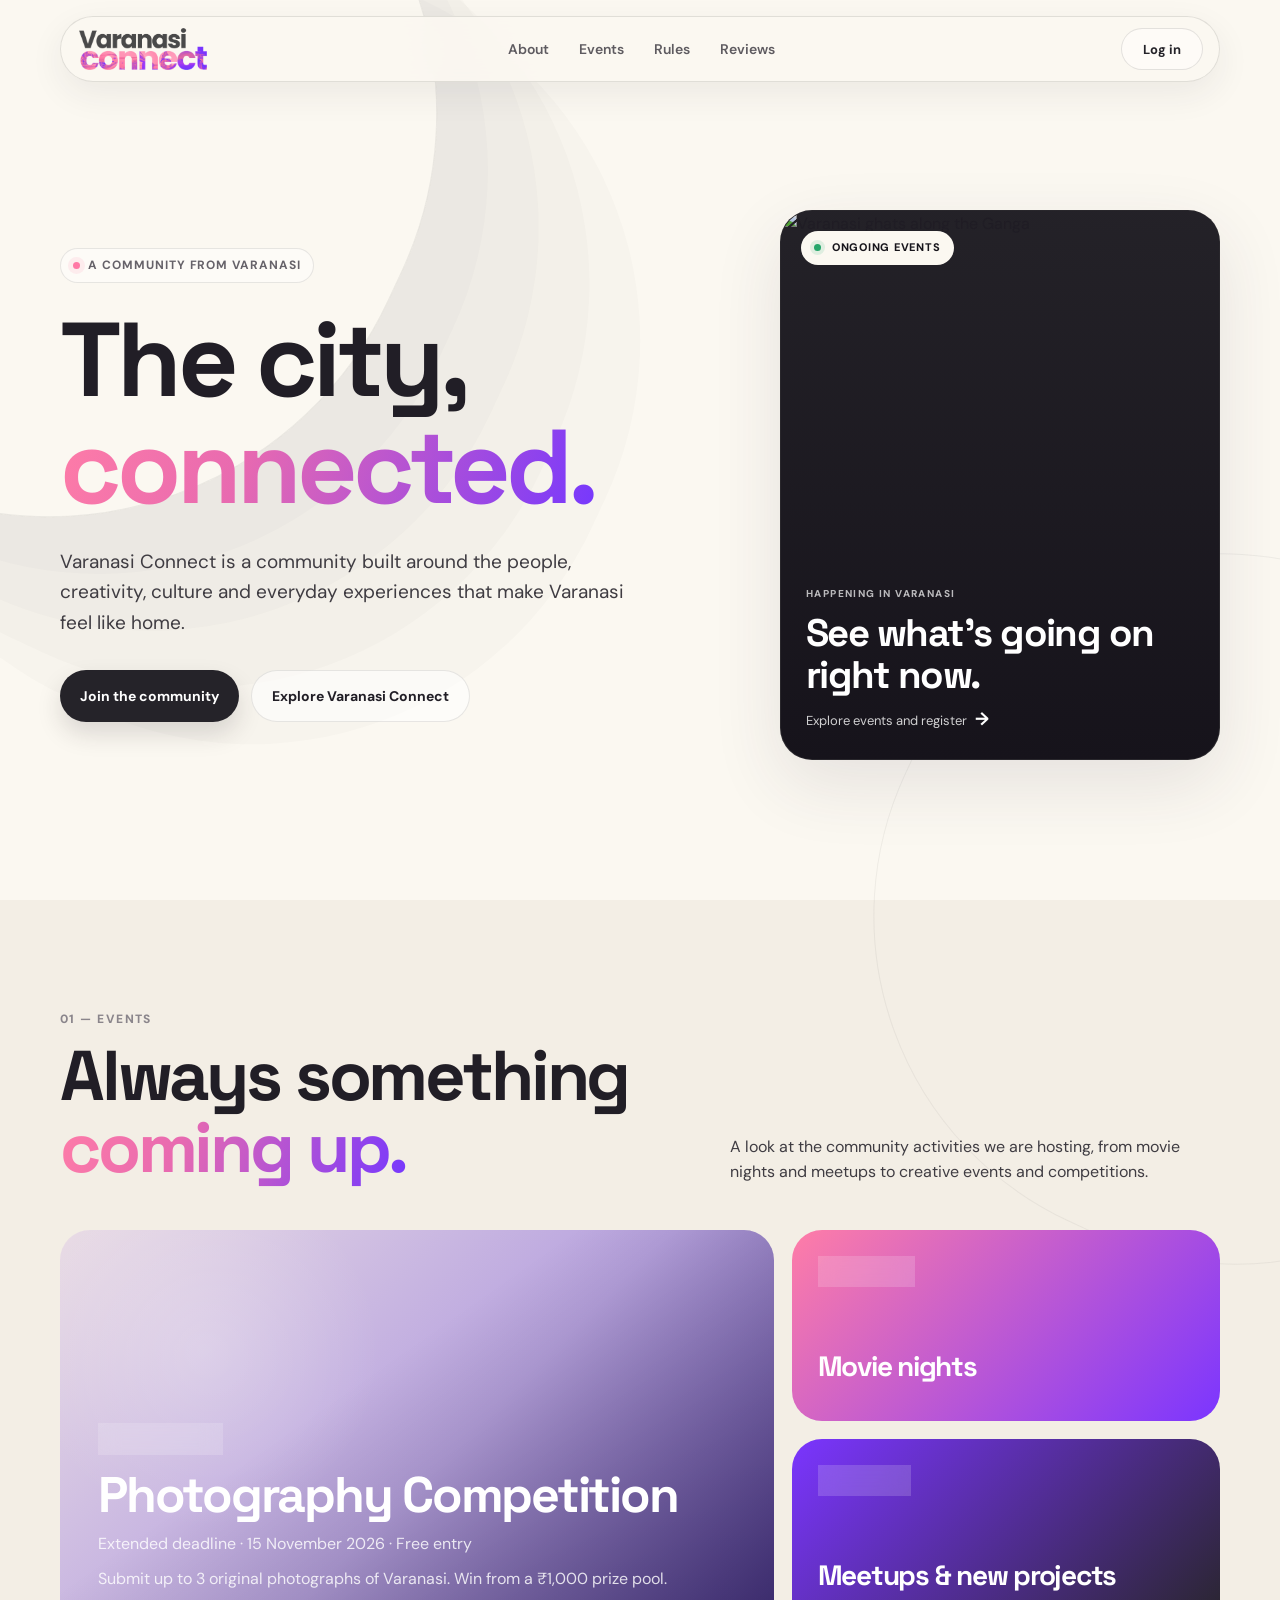
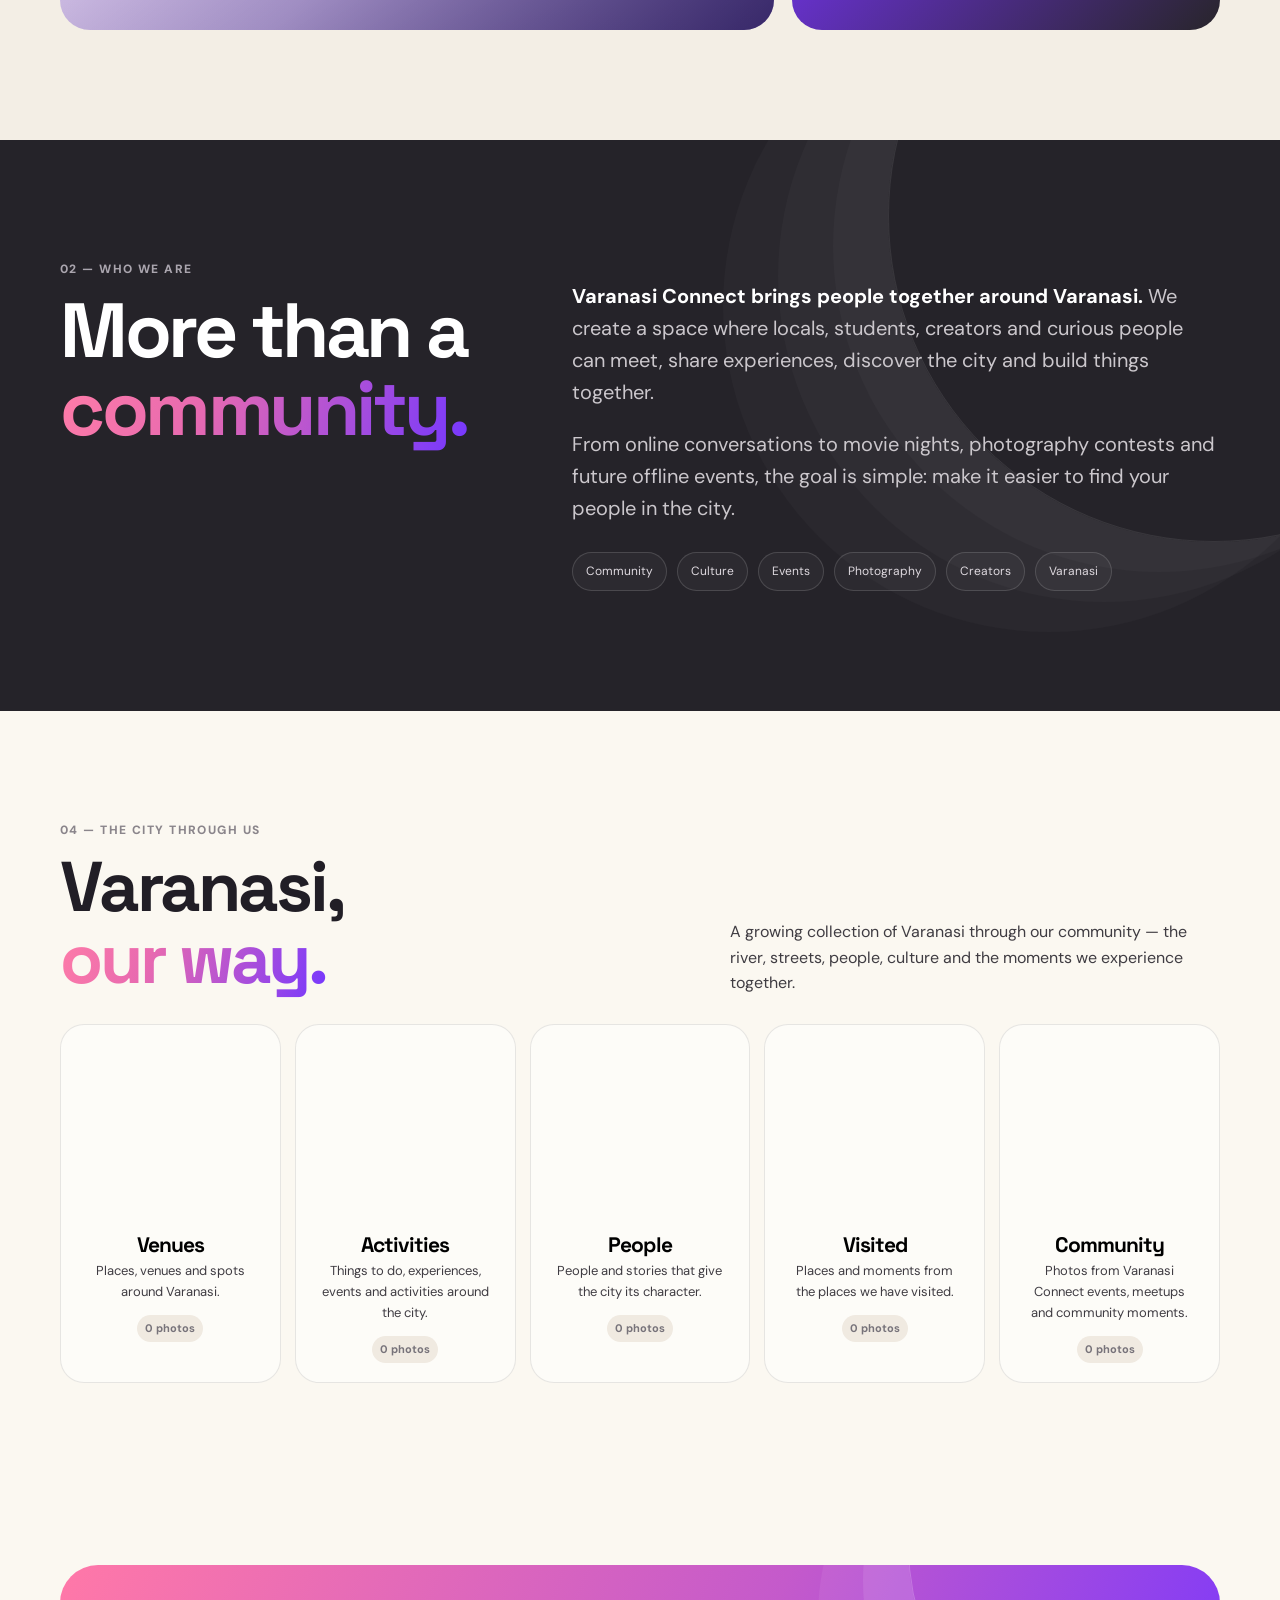
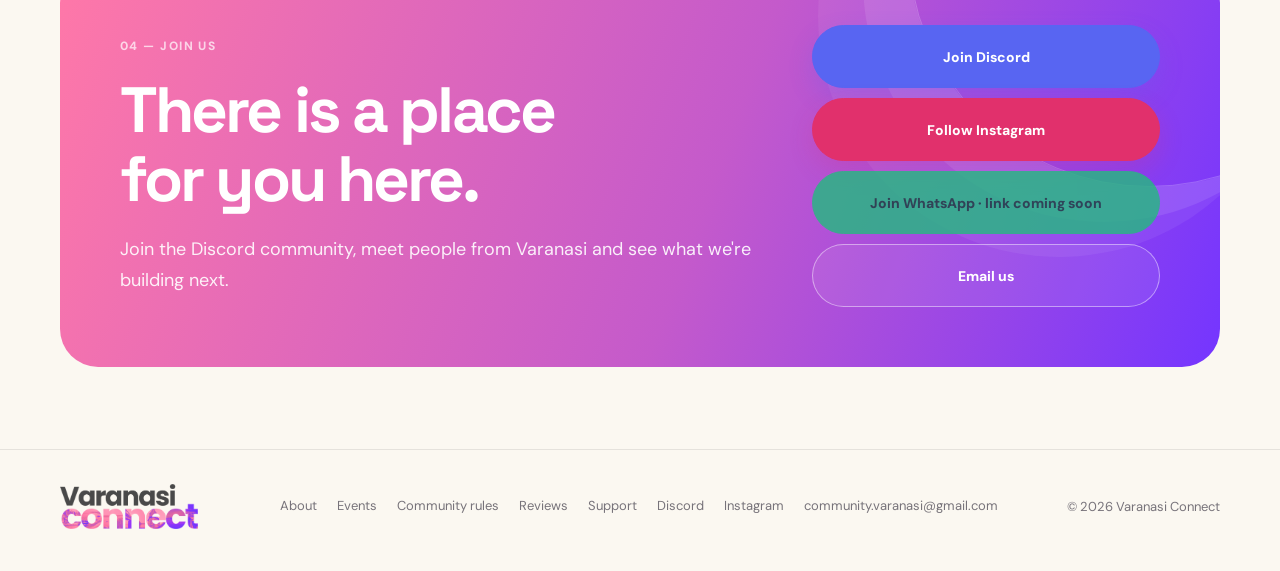
==== index.html @ ef550612 "Use shared www domain paths for all website pages" ====
<!doctype html>
<html lang="en">
<head>
  <meta charset="utf-8" />
  <meta name="viewport" content="width=device-width, initial-scale=1" />
  <link rel="canonical" href="https://www.varanasiconnect.in/">
  <meta name="theme-color" content="#fbf8f1" />
  <meta name="description" content="Varanasi Connect — a community for people who live, love, create and connect in Varanasi." />
  <title>Varanasi Connect — The city, connected.</title>
  <link rel="preconnect" href="https://fonts.googleapis.com">
  <link rel="preconnect" href="https://fonts.gstatic.com" crossorigin>
  <link href="https://fonts.googleapis.com/css2?family=DM+Sans:wght@400;500;600;700&family=Space+Grotesk:wght@400;500;600;700&display=swap" rel="stylesheet">
  <style>
    :root{--paper:#fbf8f1;--ink:#414143;--muted:#777477;--line:rgba(65,65,67,.12);--pink:#ff78a5;--violet:#7437ff;--deep:#252329;--soft:#f3eee5;--white:#fffdf9;--grad:linear-gradient(110deg,#ff7da7 0%,#e86ab0 35%,#7437ff 100%);--shadow:0 24px 70px rgba(57,44,75,.11);--radius:28px}
    *{box-sizing:border-box}html{scroll-behavior:smooth}body{margin:0;background:var(--paper);color:var(--ink);font-family:'DM Sans',sans-serif;line-height:1.6;overflow-x:hidden}body.modal-open{overflow:hidden}a{color:inherit;text-decoration:none}button{font:inherit}img{max-width:100%;display:block}.container{width:min(1160px,calc(100% - 40px));margin:auto}
    .nav{position:fixed;top:16px;left:0;right:0;z-index:20}.nav-inner{width:min(1160px,calc(100% - 28px));margin:auto;display:flex;align-items:center;justify-content:space-between;padding:10px 12px 10px 18px;border:1px solid rgba(65,65,67,.1);background:rgba(251,248,241,.78);backdrop-filter:blur(18px);border-radius:999px;box-shadow:0 12px 35px rgba(45,38,52,.07)}.brand{display:flex;align-items:center;gap:11px;font-family:'Space Grotesk',sans-serif;font-weight:700;font-size:16px}.brand img{width:38px;height:38px;object-fit:contain;border-radius:50%}.navlinks{display:flex;gap:26px;font-size:14px;font-weight:600;color:#5e5b60}.navlinks a:hover{color:#252329}.nav-cta{padding:10px 17px;border-radius:999px;background:var(--deep);color:white;font-weight:700;font-size:13px}
    .hero{min-height:100vh;display:grid;place-items:center;padding:150px 0 80px;position:relative;isolation:isolate}.hero::before{content:"";position:absolute;width:780px;height:780px;left:-350px;top:-270px;border:1px solid rgba(92,86,97,.1);border-radius:48%;transform:rotate(25deg);box-shadow:70px 30px 0 rgba(92,86,97,.025),140px 60px 0 rgba(92,86,97,.025),210px 90px 0 rgba(92,86,97,.025),280px 120px 0 rgba(92,86,97,.025);z-index:-1}.hero::after{content:"";position:absolute;width:700px;height:700px;right:-300px;bottom:-360px;border:1px solid rgba(92,86,97,.08);border-radius:48%;transform:rotate(25deg);z-index:-1}.hero-grid{display:grid;grid-template-columns:1.1fr .9fr;align-items:center;gap:65px}.eyebrow{display:inline-flex;align-items:center;gap:8px;padding:7px 12px;border:1px solid var(--line);border-radius:999px;background:rgba(255,255,255,.45);font-size:12px;font-weight:700;letter-spacing:.08em;text-transform:uppercase;color:#666269}.eyebrow span{width:7px;height:7px;border-radius:50%;background:var(--pink);box-shadow:0 0 0 5px rgba(255,120,165,.12)}h1,h2,h3{font-family:'Space Grotesk',sans-serif;line-height:1.02;letter-spacing:-.045em;margin:0}h1{font-size:clamp(58px,8.2vw,112px);margin:24px 0 26px;font-weight:700}.gradient-text{background:var(--grad);-webkit-background-clip:text;background-clip:text;color:transparent}.hero p{font-size:19px;max-width:590px;color:#68656a;margin:0 0 32px}.actions{display:flex;gap:12px;flex-wrap:wrap}.btn{display:inline-flex;align-items:center;justify-content:center;gap:10px;padding:14px 20px;border-radius:999px;font-weight:700;font-size:14px;transition:.2s transform,.2s box-shadow;border:0;cursor:pointer}.btn:hover{transform:translateY(-2px)}.btn-dark{background:var(--deep);color:white;box-shadow:0 12px 25px rgba(37,35,41,.15)}.btn-light{border:1px solid var(--line);background:rgba(255,255,255,.55)}.hero-art{position:relative;min-height:470px;display:grid;place-items:center}.logo-card{width:min(470px,100%);aspect-ratio:1;background:rgba(255,253,249,.72);border:1px solid rgba(65,65,67,.09);border-radius:44px;box-shadow:var(--shadow);display:grid;place-items:center;position:relative;overflow:hidden}.logo-card::before{content:"";position:absolute;inset:-20%;background:radial-gradient(circle at 30% 30%,rgba(255,120,165,.15),transparent 35%),radial-gradient(circle at 75% 65%,rgba(116,55,255,.13),transparent 38%)}.logo-card img{width:80%;position:relative;z-index:1}.floating{position:absolute;padding:13px 15px;background:rgba(255,253,249,.88);backdrop-filter:blur(14px);border:1px solid var(--line);border-radius:18px;box-shadow:0 18px 40px rgba(57,44,75,.1);font-size:12px;font-weight:700}.float-one{top:5%;left:-4%;transform:rotate(-5deg)}.float-two{right:-3%;bottom:9%;transform:rotate(4deg)}.float-three{left:6%;bottom:1%;font-weight:500;color:#777}
    section{padding:110px 0}.section-head{display:flex;justify-content:space-between;align-items:end;gap:30px;margin-bottom:45px}.kicker{font-size:12px;font-weight:800;text-transform:uppercase;letter-spacing:.12em;color:#8a858b;margin-bottom:12px}h2{font-size:clamp(42px,5.5vw,72px)}.section-intro{max-width:490px;color:#77737a;margin:0;font-size:16px}.about{background:var(--deep);color:#fff;padding:120px 0;position:relative;overflow:hidden}.about::after{content:"";position:absolute;width:650px;height:650px;right:-260px;top:-250px;border:1px solid rgba(255,255,255,.09);border-radius:50%;box-shadow:-55px 30px 0 rgba(255,255,255,.025),-110px 60px 0 rgba(255,255,255,.025),-165px 90px 0 rgba(255,255,255,.025)}.about-grid{display:grid;grid-template-columns:.8fr 1.2fr;gap:80px;position:relative;z-index:1}.about h2{font-size:clamp(45px,6vw,78px)}.about .kicker{color:#aaa5ae}.about-copy{font-size:20px;color:#cbc7cc;max-width:690px}.about-copy strong{color:#fff}.pill-row{display:flex;gap:10px;flex-wrap:wrap;margin-top:28px}.pill{padding:9px 13px;border:1px solid rgba(255,255,255,.14);border-radius:999px;color:#ded9df;font-size:12px;background:rgba(255,255,255,.035)}
    .cards{display:grid;grid-template-columns:repeat(3,1fr);gap:18px}.card{background:rgba(255,255,255,.55);border:1px solid var(--line);border-radius:var(--radius);padding:28px;min-height:270px;position:relative;overflow:hidden;transition:.25s transform,.25s box-shadow;cursor:pointer;text-align:left}.card:hover{transform:translateY(-5px);box-shadow:var(--shadow)}.card:focus-visible,.event-feature:focus-visible,.event-small:focus-visible,.album-card:focus-visible{outline:3px solid rgba(116,55,255,.28);outline-offset:4px}.card-num{font-family:'Space Grotesk';font-size:13px;font-weight:700;color:#a19ca2}.card h3{font-size:29px;margin:42px 0 12px}.card p{color:#77737a;font-size:14px;margin:0}.card::after{content:"";position:absolute;width:130px;height:130px;right:-65px;bottom:-65px;border-radius:50%;background:var(--grad);opacity:.11}.card-action{position:absolute;right:24px;top:25px;font-size:13px;color:#77737a}
    .events{background:#f3eee5}.event-grid{display:grid;grid-template-columns:1.25fr .75fr;gap:18px}.event-feature,.event-small{border-radius:30px;overflow:hidden;position:relative;min-height:400px;background:linear-gradient(135deg,#e9dce5,#b7a2df 55%,#5940a8);color:white}.event-feature{padding:38px;display:flex;flex-direction:column;justify-content:end;cursor:pointer}.event-feature::before{content:"";position:absolute;inset:0;background:radial-gradient(circle at 20% 30%,rgba(255,255,255,.22),transparent 28%),linear-gradient(145deg,transparent 40%,rgba(0,0,0,.38))}.event-content{position:relative;z-index:1;max-width:600px}.event-tag{display:inline-block;padding:7px 10px;border-radius:999px;background:rgba(255,255,255,.17);backdrop-filter:blur(10px);font-size:11px;font-weight:800;text-transform:uppercase;letter-spacing:.08em;margin-bottom:15px}.event-feature h3{font-size:50px;margin-bottom:10px}.event-feature p{margin:0;color:rgba(255,255,255,.82)}.side-events{display:grid;gap:18px}.event-small{min-height:191px;padding:26px;background:linear-gradient(135deg,#ff7da7,#7b35ff);cursor:pointer}.event-small:nth-child(2){background:linear-gradient(135deg,#7b35ff,#28252b)}.event-small h3{font-size:28px;margin-top:50px}
    .gallery-head{margin-bottom:28px}.album-grid{display:grid;grid-template-columns:repeat(5,1fr);gap:14px}.album-card{border:1px solid var(--line);background:rgba(255,255,255,.52);border-radius:24px;overflow:hidden;min-height:290px;cursor:pointer;position:relative;transition:.25s transform,.25s box-shadow;display:flex;flex-direction:column}.album-card:hover{transform:translateY(-5px);box-shadow:var(--shadow)}.album-cover{height:190px;background:var(--grad);position:relative;overflow:hidden}.album-cover img{width:100%;height:100%;object-fit:cover}.album-cover::after{content:"";position:absolute;inset:0;background:linear-gradient(180deg,transparent 30%,rgba(25,22,30,.28))}.album-info{padding:18px}.album-info h3{font-size:21px;margin:0 0 6px}.album-info p{margin:0;color:#77737a;font-size:13px}.album-count{display:inline-flex;margin-top:12px;padding:5px 8px;border-radius:999px;background:#f0eae1;color:#77737a;font-size:11px;font-weight:700}
    .join{padding:110px 0 120px}.join-box{border-radius:38px;background:var(--grad);padding:60px;display:grid;grid-template-columns:1fr auto;align-items:center;gap:40px;color:white;position:relative;overflow:hidden}.join-box::after{content:"";position:absolute;width:480px;height:480px;right:-170px;top:-260px;border:1px solid rgba(255,255,255,.22);border-radius:50%;box-shadow:-45px 35px 0 rgba(255,255,255,.09),-90px 70px 0 rgba(255,255,255,.06)}.join-box h2{font-size:clamp(42px,5vw,65px);position:relative;z-index:1}.join-box p{color:rgba(255,255,255,.84);max-width:600px;margin:18px 0 0;position:relative;z-index:1}.join-actions{position:relative;z-index:2;display:flex;flex-direction:column;gap:10px;min-width:180px}.btn-white{background:white;color:#29262d}.btn-outline{border:1px solid rgba(255,255,255,.45);color:white;background:rgba(255,255,255,.08)}footer{border-top:1px solid var(--line);padding:35px 0 45px}.footer-inner{display:flex;align-items:center;justify-content:space-between;gap:30px}.footer-brand{display:flex;align-items:center;gap:12px;font-family:'Space Grotesk';font-weight:700}.footer-brand img{width:42px;height:42px}.footer-links{display:flex;gap:22px;font-size:13px;color:#77737a}.mail{font-size:13px;color:#77737a}.reveal{animation:rise .8s both}@keyframes rise{from{opacity:0;transform:translateY(16px)}to{opacity:1;transform:none}}
    .hero .reveal:first-child,.hero .hero-art{animation:none;opacity:1;transform:none}
    .hero .reveal:first-child>*{opacity:0;transform:translateY(18px);animation:heroItemIn .65s cubic-bezier(.2,.75,.25,1) forwards}
    .hero .reveal:first-child>.eyebrow{animation-delay:.05s}
    .hero .reveal:first-child>h1{animation-delay:.14s}
    .hero .reveal:first-child>p{animation-delay:.24s}
    .hero .reveal:first-child>.actions{animation-delay:.34s}
    .hero .hero-art .logo-card{opacity:0;transform:translateX(24px) scale(.96);animation:heroArtIn .85s cubic-bezier(.2,.75,.25,1) .18s forwards}
    .hero .hero-art .floating{opacity:0;animation:heroFloatIn .6s cubic-bezier(.2,.75,.25,1) forwards}
    .hero .hero-art .float-one{animation-delay:.4s}
    .hero .hero-art .float-two{animation-delay:.52s}
    .hero .hero-art .float-three{animation-delay:.64s}
    @keyframes heroItemIn{from{opacity:0;transform:translateY(18px)}to{opacity:1;transform:none}}
    @keyframes heroArtIn{from{opacity:0;transform:translateX(24px) scale(.96)}to{opacity:1;transform:none}}
    @keyframes heroFloatIn{from{opacity:0;transform:translateY(10px)}to{opacity:1;transform:none}}

    .theme-toggle{position:relative}
    .theme-toggle .theme-icon{position:absolute;inset:0;display:grid!important;place-items:center;opacity:0;transform:rotate(-30deg) scale(.65);transition:opacity .22s ease,transform .32s cubic-bezier(.2,.8,.2,1)}
    body:not(.dark) .theme-toggle .theme-moon{opacity:1;transform:rotate(0) scale(1)}
    body.dark .theme-toggle .theme-sun{opacity:1;transform:rotate(0) scale(1)}
    .theme-toggle .theme-icon svg{transition:transform .32s ease}
    .theme-toggle:active .theme-icon svg{transform:scale(.82) rotate(-15deg)}
    @media(prefers-reduced-motion:reduce){
      .hero .reveal:first-child>*,.hero .hero-art .logo-card,.hero .hero-art .floating{animation:none!important;opacity:1!important;transform:none!important}
      .theme-toggle .theme-icon,.theme-toggle .theme-icon svg{animation:none!important;transition:none!important}
    }

    .detail-section{display:none;background:var(--paper);padding:95px 0 120px;border-top:1px solid var(--line)}.detail-section.show{display:block}.detail-back{display:inline-flex;align-items:center;gap:8px;border:1px solid var(--line);background:rgba(255,255,255,.58);padding:10px 15px;border-radius:999px;font-size:13px;font-weight:700;cursor:pointer;margin-bottom:28px}.detail-hero{display:grid;grid-template-columns:1fr .8fr;gap:50px;align-items:start}.detail-copy h2{font-size:clamp(42px,6vw,76px);margin-bottom:20px}.detail-copy>p{font-size:18px;color:#706c73;max-width:720px}.detail-content{margin-top:35px}.detail-grid{display:grid;grid-template-columns:1.1fr .9fr;gap:18px}.detail-panel{border:1px solid var(--line);background:rgba(255,255,255,.5);border-radius:24px;padding:25px}.detail-panel h3{font-size:24px;margin-bottom:14px}.detail-panel p{color:#77737a}.detail-gallery{display:grid;grid-template-columns:repeat(3,1fr);gap:12px;margin-top:18px}.detail-photo{aspect-ratio:1.2;border-radius:18px;overflow:hidden;background:#eee7df}.detail-photo img{width:100%;height:100%;object-fit:cover}.detail-empty{border:1px dashed rgba(65,65,67,.2);border-radius:22px;padding:28px;text-align:center;color:#77737a;background:rgba(255,255,255,.35)}.detail-empty strong{display:block;color:var(--ink);font-family:'Space Grotesk';font-size:20px;margin-bottom:6px}.detail-plans{display:grid;gap:12px}.detail-plan{border:1px solid var(--line);border-radius:20px;padding:20px;background:rgba(255,255,255,.42)}.detail-plan h4{font-family:'Space Grotesk';font-size:22px;margin:0}.detail-plan .status{float:right;margin-left:12px}.detail-plan p{margin:9px 0 0}.detail-meta-row{display:flex;gap:8px;flex-wrap:wrap;margin:18px 0}.detail-meta-row span{padding:7px 10px;border-radius:999px;background:#f0eae1;color:#68656a;font-size:12px;font-weight:700}.detail-rules{padding-left:20px;color:#67636a}.detail-rules li{margin:8px 0}@media(max-width:850px){.detail-hero,.detail-grid{grid-template-columns:1fr}.detail-gallery{grid-template-columns:repeat(2,1fr)}}@media(max-width:520px){.detail-gallery{grid-template-columns:1fr}.detail-section{padding:80px 0}.detail-copy h2{font-size:44px}}
    .modal{position:fixed;inset:0;background:rgba(27,24,31,.54);backdrop-filter:blur(10px);z-index:100;display:none;align-items:center;justify-content:center;padding:24px}.modal.open{display:flex}.modal-panel{width:min(960px,100%);max-height:min(88vh,900px);overflow:auto;background:var(--paper);border:1px solid rgba(65,65,67,.12);border-radius:32px;box-shadow:0 35px 100px rgba(0,0,0,.25);position:relative}.modal-top{padding:34px 36px 22px;border-bottom:1px solid var(--line);display:flex;align-items:flex-start;justify-content:space-between;gap:20px}.modal-kicker{font-size:11px;font-weight:800;letter-spacing:.12em;text-transform:uppercase;color:#8a858b;margin-bottom:8px}.modal-title{font-size:clamp(34px,5vw,58px)}.modal-close{width:42px;height:42px;border-radius:50%;border:1px solid var(--line);background:rgba(255,255,255,.6);cursor:pointer;font-size:22px;line-height:1}.modal-body{padding:30px 36px 38px}.modal-lead{font-size:18px;color:#68656a;max-width:760px}.detail-meta{display:flex;flex-wrap:wrap;gap:9px;margin:20px 0}.meta-pill{padding:7px 10px;border-radius:999px;background:#f0eae1;color:#68656a;font-size:12px;font-weight:700}.modal-columns{display:grid;grid-template-columns:1.1fr .9fr;gap:30px;margin-top:28px}.detail-box{border:1px solid var(--line);border-radius:22px;padding:22px;background:rgba(255,255,255,.42)}.detail-box h4{font-family:'Space Grotesk';font-size:21px;margin:0 0 12px}.rules{padding-left:20px;margin:0}.rules li{margin:8px 0;color:#67636a}.modal-actions{display:flex;gap:10px;flex-wrap:wrap;margin-top:22px}.plans{display:grid;gap:12px;margin-top:24px}.plan{border:1px solid var(--line);background:rgba(255,255,255,.42);border-radius:20px;padding:20px}.plan-head{display:flex;justify-content:space-between;gap:15px;align-items:start}.plan h4{font-family:'Space Grotesk';font-size:23px;margin:0}.status{font-size:10px;font-weight:800;letter-spacing:.08em;text-transform:uppercase;padding:6px 8px;border-radius:999px;background:#eee7df;color:#77737a;white-space:nowrap}.plan p{margin:9px 0 0;color:#77737a;font-size:14px}.plan-meta{display:flex;gap:8px;flex-wrap:wrap;margin-top:11px;font-size:11px;color:#77737a}
    .movie-albums{display:grid;gap:18px;margin-top:18px}.movie-album{border:1px solid var(--line);background:rgba(255,255,255,.5);border-radius:26px;padding:22px;overflow:hidden}.movie-album-head{display:flex;align-items:flex-start;justify-content:space-between;gap:18px;margin-bottom:16px}.movie-album-head h3{font-size:30px;margin:0 0 5px}.movie-album-head p{margin:0;color:#8a858b;font-size:12px}.movie-carousel{position:relative}.carousel-track{display:flex;overflow-x:auto;scroll-snap-type:x mandatory;scrollbar-width:none;border-radius:20px}.carousel-track::-webkit-scrollbar{display:none}.carousel-slide{flex:0 0 100%;margin:0;scroll-snap-align:start;position:relative;aspect-ratio:16/10;background:#eee7df}.carousel-slide img{width:100%;height:100%;object-fit:cover}.carousel-slide figcaption{position:absolute;left:14px;bottom:14px;padding:7px 10px;border-radius:999px;background:rgba(37,35,41,.72);color:#fff;font-size:11px}.carousel-btn{position:absolute;z-index:2;top:50%;transform:translateY(-50%);width:42px;height:42px;border:0;border-radius:50%;background:rgba(255,253,249,.88);box-shadow:0 8px 24px rgba(37,35,41,.16);cursor:pointer;font-size:28px;line-height:1}.carousel-btn.prev{left:12px}.carousel-btn.next{right:12px}.carousel-dots{display:flex;justify-content:center;gap:6px;margin-top:12px}.carousel-dots button{width:7px;height:7px;border:0;border-radius:50%;padding:0;background:#c9c3c9;cursor:pointer}.carousel-dots button.active{width:22px;border-radius:999px;background:var(--violet)}
    .modal-gallery{display:grid;grid-template-columns:repeat(3,1fr);gap:12px}.modal-photo{aspect-ratio:1.2;border-radius:18px;overflow:hidden;background:#e8e1d8;position:relative}.modal-photo img{width:100%;height:100%;object-fit:cover}.modal-empty{border:1px dashed rgba(65,65,67,.2);border-radius:22px;padding:35px;text-align:center;color:#77737a;background:rgba(255,255,255,.35)}.modal-empty strong{display:block;color:var(--ink);font-family:'Space Grotesk';font-size:20px;margin-bottom:7px}.loading{padding:40px;text-align:center;color:#77737a}.spinner{display:inline-block;width:22px;height:22px;border:2px solid rgba(65,65,67,.15);border-top-color:var(--violet);border-radius:50%;animation:spin .8s linear infinite;vertical-align:middle;margin-right:8px}@keyframes spin{to{transform:rotate(360deg)}}
    @media(max-width:1000px){.album-grid{grid-template-columns:repeat(3,1fr)}}@media(max-width:850px){.navlinks{display:none}.hero-grid,.about-grid,.event-grid,.join-box,.modal-columns{grid-template-columns:1fr}.hero{padding-top:125px}.hero-art{min-height:400px}.about-grid{gap:40px}.cards{grid-template-columns:1fr}.album-grid{grid-template-columns:repeat(2,1fr)}.join-box{padding:38px}.join-actions{flex-direction:row;flex-wrap:wrap}.section-head{display:block}.section-intro{margin-top:20px}.footer-inner{flex-direction:column;align-items:flex-start}.modal-gallery{grid-template-columns:repeat(2,1fr)}}@media(max-width:520px){.container{width:min(100% - 28px,1160px)}.nav-inner{width:calc(100% - 18px)}.nav-cta{padding:9px 13px}.brand span{display:none}h1{font-size:56px}.hero p{font-size:17px}.hero-art{min-height:320px}.logo-card{border-radius:30px}.floating{display:none}section{padding:80px 0}.about{padding:80px 0}.event-feature h3{font-size:39px}.album-grid{grid-template-columns:1fr}.join{padding:80px 0}.join-box{padding:30px;border-radius:28px}.footer-links{flex-wrap:wrap}.modal{padding:12px}.modal-top,.modal-body{padding-left:22px;padding-right:22px}.modal-gallery{grid-template-columns:1fr}.modal-panel{border-radius:24px}}
  
    /* Mobile refinement — keeps the existing Varanasi Connect visual language while giving phones a true full-width layout. */
    @media(max-width:600px){
      html,body{width:100%;max-width:100%;min-width:0;overflow-x:hidden}
      main{width:100%;max-width:100%;overflow:hidden}
      .container{width:calc(100% - 24px);max-width:none;margin-left:auto;margin-right:auto}
      .nav{top:8px}
      .nav-inner{width:calc(100% - 12px);padding:7px 8px 7px 10px}
      .brand img{width:34px;height:34px}
      .nav-cta{font-size:11px;padding:8px 11px;white-space:nowrap}
      .hero{min-height:auto;padding:100px 0 55px}
      .hero-grid{width:100%;grid-template-columns:minmax(0,1fr);gap:28px}
      .hero-grid>div{min-width:0}
      .eyebrow{font-size:9px;padding:6px 9px}
      h1{font-size:clamp(46px,14vw,62px);line-height:.98;margin:18px 0 20px}
      .hero p{font-size:15px;line-height:1.55;margin-bottom:22px}
      .actions{display:grid;grid-template-columns:1fr;gap:9px}
      .btn{width:100%;min-height:46px;padding:12px 16px}
      .hero-art{width:100%;min-height:0}
      .logo-card{width:min(100%,330px);border-radius:26px}
      section{padding:64px 0}
      .about{padding:68px 0}
      .about-grid{grid-template-columns:minmax(0,1fr);gap:28px}
      .about-copy{font-size:16px;line-height:1.6}
      .pill-row{gap:7px;margin-top:20px}
      .pill{font-size:10px;padding:7px 10px}
      .section-head{margin-bottom:28px}
      .section-head h2,.about h2{font-size:clamp(38px,11vw,52px)}
      .section-intro{font-size:14px;line-height:1.55;margin-top:14px}
      .cards{grid-template-columns:minmax(0,1fr);gap:12px}
      .card{min-height:0;padding:22px 20px 24px;border-radius:22px}
      .card h3{font-size:25px;margin:30px 0 9px}
      .card p{font-size:13px;line-height:1.5}
      .card-action{right:18px;top:18px;font-size:11px}
      .events{padding:68px 0}
      .event-grid{grid-template-columns:minmax(0,1fr);gap:12px}
      .event-feature{min-height:260px;padding:24px;border-radius:23px}
      .event-feature h3{font-size:34px}
      .event-small{min-height:120px;padding:20px;border-radius:20px}
      .event-small h3{font-size:23px;margin-top:30px}
      
      .event-tag{font-size:9px;padding:6px 8px;margin-bottom:9px}
      .album-grid{grid-template-columns:minmax(0,1fr);gap:12px}
      .album-card{min-height:0;border-radius:21px}
      .album-cover{height:175px}
      .album-info{padding:16px}
      .album-info h3{font-size:20px}
      .album-info p{font-size:12px}
      .join{padding:64px 0 72px}
      .join-box{grid-template-columns:minmax(0,1fr);padding:28px 22px;border-radius:26px;gap:24px}
      .join-box h2{font-size:clamp(38px,10vw,52px)}
      .join-box p{font-size:14px;line-height:1.55}
      .join-actions{display:grid;grid-template-columns:1fr;min-width:0;width:100%}
      .footer-inner{gap:18px}
      .footer-links{gap:12px;font-size:12px}
      .mail{font-size:11px}
      .detail-section{padding:76px 0 80px}
      .detail-copy h2{font-size:42px}
      .detail-copy>p{font-size:16px}
      .detail-panel{padding:19px;border-radius:20px}
      .detail-gallery{grid-template-columns:1fr;gap:10px}\n      .movie-album{padding:16px;border-radius:22px}.movie-album-head{display:block}.movie-album-head h3{font-size:25px}.carousel-slide{aspect-ratio:4/3}.carousel-btn{width:36px;height:36px;font-size:24px}
      .detail-photo{border-radius:15px}
      .modal{padding:8px}
      .modal-panel{width:100%;max-height:92vh;border-radius:22px}
      .modal-top,.modal-body{padding-left:18px;padding-right:18px}
      .modal-title{font-size:35px}
    }

  
    /* Dark mode */
    body.dark{--paper:#111015;--ink:#f3f0f2;--muted:#aaa5ae;--line:rgba(255,255,255,.13);--soft:#1b1920;--white:#17151b;background:var(--paper);color:var(--ink)}
    .brand{flex:0 0 auto;margin-right:42px}
    .navlinks{flex:1;justify-content:flex-start;gap:28px}
    @media(max-width:1000px) and (min-width:851px){.brand{margin-right:30px}.navlinks{gap:22px}}
    body.dark .card h3,
    body.dark .album-info h3,
    body.dark .event-feature h3,
    body.dark .event-small h3{color:#fff}
    body.dark .nav-inner{background:rgba(17,16,21,.82);border-color:rgba(255,255,255,.12);box-shadow:0 12px 35px rgba(0,0,0,.28)}
    body.dark .navlinks{color:#c4bec8}.dark .navlinks a:hover{color:#fff}
    body.dark .theme-toggle{background:#f3f0f2;color:#17151b;border-color:#f3f0f2}
    body.dark .eyebrow,body.dark .btn-light,body.dark .detail-back{background:rgba(255,255,255,.06);border-color:var(--line);color:#ddd8df}
    body.dark .hero p,body.dark .section-intro,body.dark .card p,body.dark .detail-panel p,body.dark .detail-copy>p,body.dark .detail-rules,body.dark .mail{color:#aaa5ae}
    body.dark .logo-card{background:rgba(23,21,27,.84);border-color:rgba(255,255,255,.1);box-shadow:0 24px 70px rgba(0,0,0,.3)}
    body.dark .floating{background:rgba(24,22,29,.9);border-color:rgba(255,255,255,.13);box-shadow:0 18px 40px rgba(0,0,0,.3);color:#f3f0f2}
    body.dark .card,body.dark .album-card,body.dark .detail-panel,body.dark .movie-album,body.dark .detail-plan,body.dark .detail-box,body.dark .plan{background:rgba(255,255,255,.045);border-color:var(--line)}
    body.dark .events{background:#19171e}
    body.dark .album-count,body.dark .detail-meta-row span,body.dark .meta-pill,body.dark .status{background:#242129;color:#c9c3cc}
    body.dark .about{background:#09080c}
    body.dark footer{border-color:var(--line)}
    body.dark .detail-section{background:var(--paper)}
    body.dark .modal{background:rgba(0,0,0,.68)}
    body.dark .modal-panel{background:var(--paper);border-color:var(--line)}
    body.dark .modal-close,body.dark .carousel-btn{background:rgba(27,25,32,.9);color:#fff;border-color:var(--line)}
    body.dark .modal-lead,body.dark .plan p{color:#aaa5ae}
    body.dark .detail-empty,body.dark .modal-empty{background:rgba(255,255,255,.035);border-color:rgba(255,255,255,.16);color:#aaa5ae}
    body.dark .detail-empty strong,body.dark .modal-empty strong{color:#f3f0f2}
    body.dark .hero::before,body.dark .hero::after{border-color:rgba(255,255,255,.08)}

    /* Strong theme contrast for readable text in every section. */
    :root{--ink:#17151b}
    body.dark{--ink:#fff;--muted:#c9c4cc}
    body:not(.dark) .section-intro,body:not(.dark) .hero p,body:not(.dark) .card p,body:not(.dark) .album-info p,body:not(.dark) .detail-panel p,body:not(.dark) .detail-copy>p,body:not(.dark) .detail-rules,body:not(.dark) .footer-links,body:not(.dark) .mail{color:#3f3c42}
    body.dark .kicker,body.dark .card-num,body.dark .card-action,body.dark .album-info p,body.dark .movie-album-head p,body.dark .footer-links,body.dark .mail,body.dark .loading,body.dark .detail-rules{color:#d0cbd3}
    body.dark .section-intro,body.dark .hero p,body.dark .card p,body.dark .detail-panel p,body.dark .detail-copy>p,body.dark .plan p,body.dark .modal-lead,body.dark .modal-kicker,body.dark .plan-meta{color:#e2dde4}
    body.dark .detail-meta-row span,body.dark .meta-pill,body.dark .status{color:#f3f0f2}
    .theme-toggle{width:38px;height:38px;padding:4px;margin-left:auto;border:0;background:transparent;color:#17151b;border-radius:0;display:grid;place-items:center;cursor:pointer;flex:0 0 auto;box-shadow:none;transition:.2s transform,.2s color}
    .theme-toggle:hover{transform:translateY(-1px)}
    .theme-icon{display:grid;place-items:center}
    .theme-icon svg{width:23px;height:23px;fill:none;stroke:currentColor;stroke-width:1.8;stroke-linecap:round;stroke-linejoin:round}
    .theme-sun{display:none}
    .theme-moon{display:grid}
    body.dark .theme-toggle{background:transparent;color:#fff;border:0;box-shadow:none}
    body.dark .theme-moon{display:none}
    body.dark .theme-sun{display:grid}
    @media(max-width:850px){.theme-toggle{width:38px;height:38px}.theme-icon svg{width:21px;height:21px}.nav-inner{gap:7px}.nav-cta{margin-left:10px}}
    @media(max-width:600px){
      .nav-inner{padding:6px 7px 6px 9px}
      .brand img{width:32px;height:32px}
      .nav-cta{font-size:10px;padding:8px 10px}
      .hero{padding-left:6px;padding-right:6px}
      .hero-grid{padding:0 4px}
      .actions{padding:0 8px}
      .actions .btn{width:100%;min-height:44px}
      .hero-art{display:none}
      .join-box{margin:0 4px}
      .join-actions{width:100%}
      .join-actions .btn{width:100%}
    }

      .hero-grid{grid-template-columns:1fr}
    .hero-grid>div:first-child{max-width:760px}
    .hero-art{display:none!important}
    @media(max-width:850px){.hero-grid{grid-template-columns:1fr}.hero-grid>div:first-child{max-width:none}}

    /* Discord CTA — blue pill with Discord mark, matching the supplied reference. */
    .discord-cta{background:#5865f2!important;color:#fff!important;border-color:#5865f2!important;display:inline-flex;align-items:center;justify-content:center;gap:9px;box-shadow:0 10px 24px rgba(88,101,242,.22)}
    .discord-cta:hover{background:#4f5bdc!important;border-color:#4f5bdc!important;box-shadow:0 13px 28px rgba(88,101,242,.28)}
    .discord-logo{width:20px;height:20px;display:block;flex:0 0 auto;color:#fff}
    .nav-cta.discord-cta{padding:10px 18px;border-radius:999px;font-size:13px;font-weight:800;letter-spacing:.01em}
    .join-actions .discord-cta{padding:14px 20px;font-weight:800}
    @media(max-width:600px){.nav-cta.discord-cta{padding:8px 12px}.nav-cta.discord-cta .discord-logo{width:18px;height:18px}.join-actions .discord-cta{padding:12px 16px}}

    .rules-section{border-top:1px solid var(--line);background:var(--soft)}
    .rules-grid{display:grid;grid-template-columns:repeat(2,minmax(0,1fr));gap:14px}
    .rule-card{display:flex;align-items:flex-start;gap:16px;padding:24px;border:1px solid var(--line);border-radius:20px;background:var(--paper);box-shadow:0 8px 28px rgba(25,20,32,.035)}
    .rule-number{display:flex;align-items:center;justify-content:center;flex:0 0 34px;width:34px;height:34px;border-radius:50%;background:var(--soft);color:var(--muted);font:700 11px 'DM Sans',sans-serif}
    .rule-card h3{margin:2px 0 9px;font:700 17px 'Space Grotesk',sans-serif;letter-spacing:-.02em}
    .rule-card p{margin:0;color:var(--muted);font-size:14px;line-height:1.7}
    .rule-card strong{color:var(--ink)}
    .rules-note{margin:24px 0 0;padding:18px 22px;border-left:3px solid #a78bfa;background:var(--paper);border-radius:0 14px 14px 0;color:var(--muted);font-size:14px;line-height:1.6}
    @media(max-width:760px){.rules-grid{grid-template-columns:1fr}.rule-card{padding:20px;gap:13px}.rule-card h3{font-size:16px}.rule-card p{font-size:13px}}
    .profile-wrap{position:relative;display:flex;align-items:center;flex:0 0 auto}
    .auth-cta{height:40px;min-width:76px;padding:0 18px;display:inline-flex;align-items:center;justify-content:center;gap:8px;flex:0 0 auto;border:1px solid var(--line);border-radius:999px;background:var(--paper);color:var(--ink);font:700 13px 'DM Sans',sans-serif;cursor:pointer;transition:background .2s ease,transform .2s ease,box-shadow .2s ease;white-space:nowrap}
    .auth-cta:hover{background:var(--soft);box-shadow:0 6px 16px rgba(25,20,32,.09);transform:translateY(-1px)}
    .auth-cta.is-signed-in{width:40px;height:40px;min-width:40px;padding:2px;background:var(--paper);border:2px solid #5865f2;border-radius:50%;overflow:hidden}
    .profile-avatar{width:100%;height:100%;object-fit:cover;border-radius:50%}
    .profile-fallback{width:22px;height:22px;fill:none;stroke:currentColor;stroke-width:1.7;stroke-linecap:round;stroke-linejoin:round}
    #authButton[hidden],#profileAvatar[hidden],#profileFallback[hidden]{display:none!important}
    #authButton.is-signed-in #authLabel{display:none}
    body.dark .auth-cta{background:#24212a;border-color:rgba(255,255,255,.16);color:#f4f0f5}
    body.dark .auth-cta:hover{background:#302c36}
    body.dark .auth-cta.is-signed-in{background:#24212a;border-color:#8b94ff}
    @media(max-width:600px){.auth-cta{height:34px;min-width:66px;padding:0 14px;font-size:12px}.auth-cta.is-signed-in{height:34px;width:34px;min-width:34px;padding:2px}.profile-menu{right:-42px;width:230px}}
    .profile-menu{position:absolute;top:calc(100% + 12px);right:0;width:245px;padding:9px;background:var(--white);color:var(--ink);border:1px solid var(--line);border-radius:20px;box-shadow:0 18px 55px rgba(25,20,32,.2);z-index:50}
    .profile-menu[hidden]{display:none}
    .profile-menu-heading{padding:12px 12px 14px;display:grid;gap:3px;border-bottom:1px solid var(--line);margin-bottom:6px;min-width:0}
    .profile-menu-heading strong{font-family:'Space Grotesk';font-size:14px;overflow:hidden;text-overflow:ellipsis;white-space:nowrap}
    .profile-menu-heading span{font-size:11px;color:var(--muted);overflow:hidden;text-overflow:ellipsis;white-space:nowrap}
    .profile-menu button{width:100%;border:0;background:transparent;color:inherit;text-align:left;padding:11px 12px;border-radius:12px;font-size:13px;font-weight:600;cursor:pointer}
    .profile-menu button:hover{background:var(--soft)}
    .profile-menu-divider{height:1px;background:var(--line);margin:6px 4px}
    .profile-menu .profile-logout{color:#c34b62}
    body.dark .profile-menu{background:#201e25;color:#f4f0f5;border-color:rgba(255,255,255,.12)}
    body.dark .profile-menu-heading span{color:#b6b0ba}
    body.dark .profile-menu button:hover{background:#302c36}
    .account-modal{position:fixed;inset:0;z-index:120;background:rgba(27,24,31,.55);backdrop-filter:blur(9px);display:none;align-items:center;justify-content:center;padding:18px}
    .account-modal.open{display:flex}
    .account-panel{width:min(480px,100%);max-height:85vh;padding:0;overflow:auto;background:var(--paper);color:var(--ink);border:1px solid var(--line);border-radius:26px;box-shadow:0 28px 80px rgba(0,0,0,.25)}
    .account-panel-head{display:flex;align-items:center;justify-content:space-between;gap:15px;padding:22px 24px;border-bottom:1px solid var(--line)}
    .account-panel-head h3{font-size:25px}
    .account-panel-close{width:34px;height:34px;border:1px solid var(--line);border-radius:50%;background:rgba(255,255,255,.55);font-size:20px;cursor:pointer;color:inherit}
    .account-panel-body{padding:24px}
    .account-empty{padding:20px;border:1px dashed var(--line);border-radius:17px;color:var(--muted);font-size:14px}
    .account-empty strong{display:block;color:var(--ink);font-family:'Space Grotesk';font-size:17px;margin-bottom:5px}
    .notification-setting{display:flex;align-items:center;justify-content:space-between;gap:18px;padding:16px;border:1px solid var(--line);border-radius:17px;background:rgba(255,255,255,.35)}
    .notification-setting strong{display:block;font-size:14px}
    .notification-setting small{display:block;color:var(--muted);font-size:12px;margin-top:4px;line-height:1.45}
    .switch{position:relative;width:48px;height:28px;flex:0 0 48px}
    .switch input{position:absolute;opacity:0;width:1px;height:1px}
    .switch-track{position:absolute;inset:0;border-radius:99px;background:#c9c4cb;cursor:pointer;transition:.2s}
    .switch-track:before{content:"";position:absolute;width:22px;height:22px;left:3px;top:3px;border-radius:50%;background:white;box-shadow:0 1px 4px rgba(0,0,0,.18);transition:.2s}
    .switch input:checked+.switch-track{background:#5865f2}
    .switch input:checked+.switch-track:before{transform:translateX(20px)}
    .switch input:focus-visible+.switch-track{outline:3px solid rgba(88,101,242,.3);outline-offset:3px}
    .settings-save-note{font-size:12px;color:var(--muted);margin:13px 2px 0}
    body.dark .account-modal{background:rgba(0,0,0,.65)}
    body.dark .account-panel{background:#201e25;color:#f4f0f5}
    body.dark .account-panel-close{background:#302c36;color:#f4f0f5}
    body.dark .notification-setting{background:rgba(255,255,255,.035)}
    @media(max-width:600px){.auth-cta{height:34px;min-width:66px;padding:0 14px;font-size:12px}.auth-cta.is-signed-in{height:34px;width:34px;min-width:34px;padding:2px}.profile-menu{right:-42px;width:230px}.account-panel-head{padding:19px 20px}.account-panel-body{padding:20px}}


    .join-actions .instagram-cta{background:#e1306c!important;border-color:#e1306c!important;color:#fff!important;box-shadow:0 10px 24px rgba(225,48,108,.2)}
    .join-actions .instagram-cta:hover{background:#c9275d!important;border-color:#c9275d!important}
    .join-actions .whatsapp-cta{background:#25d366!important;border-color:#25d366!important;color:#103d24!important;box-shadow:0 10px 24px rgba(37,211,102,.2)}
    .join-actions .whatsapp-cta:hover{background:#1fbd59!important;border-color:#1fbd59!important}
    .join-actions .whatsapp-cta.is-unavailable{opacity:.72;cursor:not-allowed;box-shadow:none}
    @media(max-width:850px){.navlinks{display:flex!important;flex:1;min-width:0;overflow-x:auto;white-space:nowrap;gap:13px;margin:0 8px;padding:4px 0;scrollbar-width:none}.navlinks::-webkit-scrollbar{display:none}.navlinks a{flex:0 0 auto;font-size:11px}.nav-inner{gap:5px}}
    @media(max-width:600px){.navlinks{gap:10px;margin:0 4px}.navlinks a{font-size:10px}.theme-toggle{display:none}.nav-cta{display:none}}

    .ongoing-preview{display:block;position:relative;min-height:390px;border:1px solid var(--line);border-radius:32px;overflow:hidden;background:var(--deep);box-shadow:var(--shadow);isolation:isolate;transition:transform .25s,box-shadow .25s}.ongoing-preview:hover{transform:translateY(-5px);box-shadow:0 28px 75px rgba(57,44,75,.18)}.ongoing-preview>img{position:absolute;inset:0;width:100%;height:100%;object-fit:cover;z-index:-2}.ongoing-preview:after{content:"";position:absolute;inset:0;background:linear-gradient(180deg,rgba(20,17,25,.08),rgba(20,17,25,.88));z-index:-1}.ongoing-label{position:absolute;top:20px;left:20px;padding:8px 13px;border-radius:999px;background:var(--paper);color:var(--ink);font-size:11px;font-weight:800;text-transform:uppercase;letter-spacing:.07em}.ongoing-label i{display:inline-block;width:7px;height:7px;margin-right:7px;border-radius:50%;background:#25a66a;box-shadow:0 0 0 4px rgba(37,166,106,.13)}.ongoing-preview-copy{position:absolute;left:25px;right:25px;bottom:25px;color:#fff;display:grid;gap:10px}.ongoing-preview-copy small{font-size:10px;letter-spacing:.14em;font-weight:800;color:rgba(255,255,255,.7)}.ongoing-preview-copy strong{font:700 clamp(27px,3vw,39px)/1.08 'Space Grotesk',sans-serif;letter-spacing:-.04em}.ongoing-preview-copy>span{font-size:13px;color:rgba(255,255,255,.8)}.ongoing-preview-copy b{color:#fff;font-size:18px;margin-left:5px}@media(max-width:850px){.ongoing-preview{min-height:310px}.hero-grid{gap:30px}}

    .registered-event-list{display:grid;gap:10px}.registered-event-item{padding:15px;border:1px solid var(--line);border-radius:15px;background:rgba(255,255,255,.35)}.registered-event-item strong,.registered-event-item span{display:block}.registered-event-item span{margin-top:5px;color:var(--muted);font-size:12px}

    /* Keep the ongoing-event poster beside the hero copy on desktop. */
    @media(min-width:851px){
      .hero-grid{grid-template-columns:minmax(0,1.1fr) minmax(300px,.78fr)!important;align-items:center!important;gap:clamp(32px,5vw,76px)!important}
      .hero-grid>div:first-child{max-width:760px;min-width:0}
      .ongoing-preview{width:100%;max-width:440px;aspect-ratio:4/5;min-height:0;height:auto;justify-self:end}
    }
    @media(max-width:850px){
      .hero-grid{grid-template-columns:minmax(0,1fr)!important;gap:28px!important}
      .ongoing-preview{width:100%;max-width:420px;aspect-ratio:4/5;min-height:0;height:auto;justify-self:center}
    }
    @media(max-width:520px){.ongoing-preview{max-width:100%;border-radius:24px}}

/* Shared navigation: centered links, text-only brand, consistent across pages. */
.nav-inner{position:relative!important;display:flex!important;align-items:center!important;justify-content:space-between!important;min-height:64px;gap:14px!important;padding:9px 18px!important}
.nav .brand{display:flex!important;align-items:center!important;flex:0 0 auto!important;margin:0!important;gap:0!important;min-width:0}
.nav .brand img{display:none!important}
.nav .brand span{display:inline!important;font-family:'Space Grotesk',sans-serif!important;font-size:19px!important;font-weight:800!important;letter-spacing:-.045em!important;background:linear-gradient(105deg,#ff78a5 0%,#bd5af1 48%,#7844ff 100%);-webkit-background-clip:text;background-clip:text;color:transparent!important;white-space:nowrap}
.nav .navlinks{position:absolute!important;left:50%!important;top:50%!important;transform:translate(-50%,-50%)!important;display:flex!important;align-items:center!important;justify-content:center!important;flex:0 0 auto!important;gap:clamp(18px,2.5vw,34px)!important;min-width:max-content!important;overflow:visible!important;white-space:nowrap!important;margin:0!important;padding:0!important;font-size:14px!important}
.nav .navlinks a{font-size:14px!important;font-weight:600!important;flex:0 0 auto!important}
.nav .theme-toggle{flex:0 0 auto!important;margin-left:auto}
.nav .profile-wrap,.nav .account,.nav .nav-actions{flex:0 0 auto!important;margin-left:auto}
.nav .nav-actions{display:flex!important;align-items:center!important;gap:10px!important}
@media(max-width:760px){
 .nav-inner{min-height:58px;padding:8px 12px!important;gap:8px!important}
 .nav .brand span{font-size:16px!important}
 .nav .navlinks{position:static!important;transform:none!important;left:auto!important;top:auto!important;flex:1 1 auto!important;min-width:0!important;justify-content:center!important;gap:clamp(8px,2vw,16px)!important;overflow-x:auto!important;scrollbar-width:none!important}
 .nav .navlinks::-webkit-scrollbar{display:none}
 .nav .navlinks a{font-size:11px!important}
 .nav .theme-toggle{display:none}
 .nav .auth-cta,.nav .auth-btn{padding:9px 12px!important;font-size:11px!important;white-space:nowrap}
}
@media(max-width:480px){
 .nav-inner{flex-wrap:wrap!important;justify-content:space-between!important;border-radius:24px!important}
 .nav .brand span{font-size:15px!important}
 .nav .navlinks{order:3;flex-basis:100%!important;justify-content:center!important;padding:4px 0 2px!important}
 .nav .navlinks a{font-size:11px!important}
 .nav .profile-wrap,.nav .account{margin-left:auto!important}
}


/* Keep the day/night toggle immediately beside the login control on the right. */
.nav .theme-toggle{margin-left:auto!important}
.nav .profile-wrap,.nav .account{margin-left:0!important}
.nav .nav-actions .theme-toggle{margin-left:0!important}

/* Permanent light appearance and shared Varanasi Connect wordmark */
:root{color-scheme:light!important}
html{color-scheme:light!important}
body{background:#fbf8f1!important;color:#211e26!important}
body.dark{background:#fbf8f1!important;color:#211e26!important}
.nav .brand span{font-family:'Space Grotesk',sans-serif!important;font-weight:800!important;letter-spacing:-.045em!important;background:linear-gradient(105deg,#ff78a5 0%,#bd5af1 48%,#7844ff 100%)!important;-webkit-background-clip:text!important;background-clip:text!important;color:transparent!important}

/* Varanasi Connect logo: use the uploaded transparent wordmark in navigation and footer. */
.nav .brand{width:auto!important;max-width:150px!important;flex:0 0 auto!important}
.nav .brand img{display:block!important;width:auto!important;height:42px!important;max-width:150px!important;max-height:42px!important;object-fit:contain!important;border-radius:0!important}
.nav .brand span{display:none!important}
.footer-brand{gap:0!important}
.footer-brand img{width:auto!important;height:42px!important;max-width:150px!important;object-fit:contain!important}
.footer-brand span{display:none!important}
@media(max-width:760px){
 .nav .brand{max-width:122px!important}
 .nav .brand img{height:36px!important;max-height:36px!important;max-width:122px!important}
 .footer-brand img{height:38px!important;max-width:140px!important}
}


/* Shared bottom join panel */
.join{padding:72px 0 82px}.join-box{border-radius:38px;background:linear-gradient(110deg,#ff78a8 0%,#c45acb 56%,#7435ff 100%);padding:60px;display:grid;grid-template-columns:minmax(0,1fr) 348px;align-items:center;gap:40px;color:#fff;position:relative;overflow:hidden}.join-box:after{content:"";position:absolute;width:480px;height:480px;right:-170px;top:-260px;border:1px solid rgba(255,255,255,.22);border-radius:50%;box-shadow:-45px 35px 0 rgba(255,255,255,.09),-90px 70px 0 rgba(255,255,255,.06);pointer-events:none}.join-box h2{font-size:clamp(42px,5vw,65px);line-height:1.08;position:relative;z-index:1;margin:20px 0}.join-box p{color:rgba(255,255,255,.9);max-width:650px;margin:18px 0 0;position:relative;z-index:1;font-size:18px;line-height:1.7}.join-actions{position:relative;z-index:2;display:flex;flex-direction:column;gap:10px;min-width:0}.join-actions .btn{width:100%;min-height:63px;border-radius:999px;display:flex;align-items:center;justify-content:center;text-align:center;font-weight:800;text-decoration:none;padding:14px 20px}.join-actions .discord-cta{background:#5865f2!important;border:1px solid #5865f2!important;color:#fff!important}.join-actions .instagram-cta{background:#e1306c!important;border:1px solid #e1306c!important;color:#fff!important}.join-actions .whatsapp-cta{background:#25b981!important;border:1px solid #25b981!important;color:#173f39!important}.join-actions .whatsapp-cta.is-unavailable{opacity:.82;cursor:not-allowed}.join-actions .btn-outline{border:1px solid rgba(255,255,255,.45)!important;color:#fff!important;background:rgba(255,255,255,.08)!important}
@media(max-width:760px){.join{padding:48px 0 58px}.join-box{grid-template-columns:1fr;padding:34px 24px;border-radius:28px;gap:28px}.join-box h2{font-size:clamp(38px,10vw,52px)}.join-box p{font-size:16px}.join-actions{width:100%}.join-actions .btn{min-height:56px}}

/* Final shared header sizing and positioning across every page */
.nav{position:fixed!important;top:16px!important;left:0!important;right:0!important;z-index:100!important;padding:0!important}
.nav-inner{width:min(1160px,calc(100% - 28px))!important;min-height:60px!important;margin:0 auto!important;display:flex!important;align-items:center!important;justify-content:space-between!important;gap:20px!important;padding:10px 12px 10px 18px!important;border:1px solid rgba(65,65,67,.1)!important;background:rgba(251,248,241,.88)!important;backdrop-filter:blur(18px)!important;border-radius:999px!important;box-shadow:0 12px 35px rgba(45,38,52,.07)!important}
.nav .brand{display:flex!important;align-items:center!important;flex:0 0 auto!important;width:auto!important;max-width:150px!important;margin:0!important;padding:0!important}
.nav .brand img{display:block!important;width:auto!important;height:42px!important;max-width:150px!important;max-height:42px!important;object-fit:contain!important;border-radius:0!important}
.nav .navlinks{display:flex!important;flex:1 1 auto!important;align-items:center!important;justify-content:center!important;gap:26px!important;min-width:0!important;margin:0!important;padding:0!important;overflow:visible!important;white-space:nowrap!important;font-size:14px!important;font-weight:600!important;color:#5e5b60!important}
.nav .navlinks a{display:inline-flex!important;align-items:center!important;flex:0 0 auto!important;padding:6px 0!important;font-size:14px!important;font-weight:600!important;color:inherit!important}
.nav .navlinks a[aria-current="page"]{color:#211e26!important}
.nav .profile-wrap{position:relative!important;display:flex!important;align-items:center!important;flex:0 0 auto!important;margin:0!important}
.nav .auth-cta{height:40px!important;min-width:76px!important;padding:0 18px!important;display:inline-flex!important;align-items:center!important;justify-content:center!important;gap:8px!important;border:1px solid rgba(65,65,67,.12)!important;border-radius:999px!important;background:#fbf8f1!important;color:#211e26!important;font:700 13px 'DM Sans',sans-serif!important;white-space:nowrap!important}
.nav .auth-cta.is-signed-in{width:40px!important;height:40px!important;min-width:40px!important;padding:2px!important;border:2px solid #5865f2!important;border-radius:50%!important;overflow:hidden!important}
.footer{border-top:1px solid rgba(65,65,67,.12)!important;padding:35px 0 45px!important}
.footer-inner{display:flex!important;align-items:center!important;justify-content:space-between!important;gap:30px!important}
.footer-brand img{width:auto!important;height:42px!important;max-width:150px!important;object-fit:contain!important}
.footer-links{display:flex!important;flex-wrap:wrap!important;gap:22px!important;font-size:13px!important;color:#77737a!important}
.mail{font-size:13px!important;color:#77737a!important}
@media(max-width:850px){.nav-inner{gap:7px!important}.nav .navlinks{justify-content:flex-start!important;gap:13px!important;overflow-x:auto!important;white-space:nowrap!important;scrollbar-width:none!important}.nav .navlinks::-webkit-scrollbar{display:none!important}.nav .navlinks a{font-size:11px!important}.nav .auth-cta{padding:0 12px!important;font-size:11px!important}}
@media(max-width:600px){.nav-inner{padding:8px 10px 8px 14px!important;gap:5px!important}.nav .brand{max-width:122px!important}.nav .brand img{height:36px!important;max-width:122px!important}.nav .navlinks{gap:10px!important;margin:0 4px!important}.nav .navlinks a{font-size:10px!important}.nav .auth-cta{height:34px!important;min-width:66px!important;padding:0 10px!important;font-size:11px!important}.footer-inner{align-items:flex-start!important;flex-direction:column!important;gap:18px!important}.footer-links{gap:14px 20px!important}.footer-brand img{height:38px!important;max-width:140px!important}}

/* Shared navigation and footer alignment across every page */
.nav{position:fixed!important;top:16px!important;left:0!important;right:0!important;z-index:100!important;padding:0!important}
.nav-inner{width:min(1160px,calc(100% - 28px))!important;min-height:66px!important;margin:0 auto!important;display:flex!important;align-items:center!important;justify-content:space-between!important;gap:12px!important;padding:10px 12px 10px 18px!important;border:1px solid rgba(65,65,67,.1)!important;background:rgba(251,248,241,.88)!important;backdrop-filter:blur(18px)!important;border-radius:999px!important;box-shadow:0 12px 35px rgba(45,38,52,.07)!important}
.nav .brand{display:flex!important;align-items:center!important;flex:0 0 auto!important;margin:0!important}
.nav .brand img{display:block!important;width:138px!important;height:auto!important;max-height:48px!important;object-fit:contain!important;border-radius:0!important}
.nav .navlinks{position:absolute!important;left:50%!important;top:50%!important;transform:translate(-50%,-50%)!important;display:flex!important;align-items:center!important;justify-content:center!important;gap:26px!important;min-width:max-content!important;margin:0!important;padding:0!important;white-space:nowrap!important}
.nav .profile-wrap{position:relative!important;display:flex!important;align-items:center!important;flex:0 0 auto!important;margin-left:auto!important}
.nav .auth-cta{height:42px!important;min-width:76px!important;padding:0 18px!important;display:inline-flex!important;align-items:center!important;justify-content:center!important;border:1px solid rgba(65,65,67,.16)!important;border-radius:999px!important;background:rgba(255,253,249,.65)!important;color:#252329!important;font:700 13px 'DM Sans',sans-serif!important;cursor:pointer!important;white-space:nowrap!important;box-shadow:none!important}
.nav .auth-cta:hover{background:#f3eee5!important;color:#252329!important;transform:none!important}
.profile-menu .profile-menu-link{display:block!important;width:100%!important;padding:10px!important;border-radius:10px!important;color:inherit!important;text-decoration:none!important;font-size:14px!important}
.profile-menu .profile-menu-link:hover{background:#f3eee5!important}
footer{border-top:1px solid rgba(65,65,67,.12)!important;padding:35px 0 45px!important;background:transparent!important}
.footer-inner{display:flex!important;align-items:center!important;justify-content:space-between!important;gap:30px!important;flex-wrap:nowrap!important}
.footer-brand{display:flex!important;align-items:center!important;flex:0 0 auto!important;padding:0!important;background:transparent!important}
.footer-brand img{display:block!important;width:138px!important;height:auto!important;max-height:48px!important;object-fit:contain!important}
.footer-links{display:flex!important;align-items:center!important;justify-content:center!important;gap:22px!important;flex-wrap:wrap!important;font-size:13px!important;color:#77737a!important;line-height:1.5!important}
.footer-links a{white-space:nowrap!important}
.footer-inner .mail{font-size:13px!important;color:#77737a!important;white-space:nowrap!important;flex:0 0 auto!important}
@media(max-width:900px){.footer-inner{flex-wrap:wrap!important;justify-content:flex-start!important;gap:18px 28px!important}.footer-links{justify-content:flex-start!important;gap:12px 18px!important}.footer-inner .mail{margin-left:auto!important}}
@media(max-width:760px){.nav{top:8px!important}.nav-inner{min-height:58px!important;padding:8px 12px!important;gap:8px!important}.nav .brand img{width:112px!important;max-height:40px!important}.nav .navlinks{position:static!important;transform:none!important;left:auto!important;top:auto!important;flex:1 1 auto!important;min-width:0!important;justify-content:center!important;gap:clamp(8px,2vw,16px)!important;overflow-x:auto!important;scrollbar-width:none!important}.nav .navlinks::-webkit-scrollbar{display:none}.nav .navlinks a{font-size:11px!important}.nav .auth-cta{height:36px!important;min-width:66px!important;padding:0 12px!important;font-size:11px!important}.footer-inner{flex-direction:column!important;align-items:flex-start!important;gap:16px!important}.footer-inner .mail{margin-left:0!important}}
@media(max-width:480px){.nav-inner{flex-wrap:wrap!important;justify-content:space-between!important;border-radius:24px!important}.nav .navlinks{order:3;flex-basis:100%!important;justify-content:center!important;padding:4px 0 2px!important}}


/* FIXING UI AND DESIGN: one shared footer layout on every page */
footer{
  width:100%!important;
  border-top:1px solid rgba(65,65,67,.12)!important;
  padding:35px 0 42px!important;
  background:transparent!important;
  color:inherit!important;
}
footer .footer-inner{
  width:min(1160px,calc(100% - 48px))!important;
  max-width:1160px!important;
  margin:0 auto!important;
  padding:0!important;
  display:grid!important;
  grid-template-columns:150px minmax(0,1fr) auto!important;
  align-items:center!important;
  justify-content:initial!important;
  gap:24px!important;
  flex-direction:initial!important;
  flex-wrap:initial!important;
}
footer .footer-brand{
  display:flex!important;
  align-items:center!important;
  justify-content:flex-start!important;
  min-width:0!important;
  margin:0!important;
  padding:0!important;
  background:transparent!important;
  gap:0!important;
}
footer .footer-brand img{
  display:block!important;
  width:138px!important;
  height:auto!important;
  max-width:100%!important;
  max-height:48px!important;
  object-fit:contain!important;
}
footer .footer-links{
  display:flex!important;
  align-items:center!important;
  justify-content:center!important;
  flex-wrap:wrap!important;
  min-width:0!important;
  gap:10px 22px!important;
  margin:0!important;
  padding:0!important;
  font-size:13px!important;
  line-height:1.6!important;
  color:#77737a!important;
}
footer .footer-links a{
  display:inline-block!important;
  margin:0!important;
  padding:0!important;
  color:inherit!important;
  text-decoration:none!important;
  white-space:nowrap!important;
}
footer .footer-links a:hover{color:#211e26!important}
footer .mail{
  display:block!important;
  margin:0!important;
  padding:0!important;
  font-size:13px!important;
  line-height:1.5!important;
  color:#77737a!important;
  text-align:right!important;
  white-space:nowrap!important;
}
@media(max-width:1000px){
  footer .footer-inner{
    grid-template-columns:140px minmax(0,1fr)!important;
    gap:18px 24px!important;
  }
  footer .footer-links{
    grid-column:1 / -1!important;
    justify-content:flex-start!important;
  }
  footer .mail{
    grid-column:2!important;
    grid-row:1!important;
    text-align:right!important;
  }
}
@media(max-width:600px){
  footer{padding:28px 0 32px!important}
  footer .footer-inner{
    width:calc(100% - 40px)!important;
    grid-template-columns:minmax(0,1fr)!important;
    gap:16px!important;
  }
  footer .footer-brand{grid-column:1!important;grid-row:auto!important}
  footer .footer-brand img{width:128px!important;max-height:44px!important}
  footer .footer-links{
    grid-column:1!important;
    grid-row:auto!important;
    justify-content:flex-start!important;
    gap:9px 16px!important;
  }
  footer .footer-links a{white-space:normal!important}
  footer .mail{
    grid-column:1!important;
    grid-row:auto!important;
    text-align:left!important;
    white-space:normal!important;
  }
}

</style>
<style id="site-footer-consistency">
.site-footer{display:block!important;width:100%!important;box-sizing:border-box!important;margin:0!important;border-top:1px solid rgba(65,65,67,.12)!important;padding:34px 0 42px!important;background:transparent!important;color:#77737a!important;font-size:13px!important}
.site-footer .footer-inner{width:min(1160px,calc(100% - 48px))!important;max-width:1160px!important;margin:0 auto!important;padding:0!important;display:grid!important;grid-template-columns:150px minmax(0,1fr) auto!important;align-items:center!important;justify-content:initial!important;gap:24px!important}
.site-footer .footer-brand{display:flex!important;align-items:center!important;justify-content:flex-start!important;min-width:0!important;margin:0!important;padding:0!important;background:none!important;text-decoration:none!important}
.site-footer .footer-brand img{display:block!important;width:138px!important;height:auto!important;max-width:100%!important;max-height:48px!important;object-fit:contain!important;margin:0!important}
.site-footer .footer-links{display:flex!important;flex-direction:row!important;align-items:center!important;justify-content:center!important;flex-wrap:wrap!important;min-width:0!important;gap:10px 20px!important;margin:0!important;padding:0!important;line-height:1.6!important;font-size:13px!important;color:#77737a!important}
.site-footer .footer-links a{display:inline-block!important;float:none!important;margin:0!important;padding:0!important;color:inherit!important;text-decoration:none!important;white-space:nowrap!important;line-height:1.6!important}
.site-footer .footer-links a:hover{color:#252329!important}
.site-footer .mail{display:block!important;min-width:max-content!important;margin:0!important;padding:0!important;font-size:13px!important;line-height:1.5!important;color:#77737a!important;text-align:right!important;white-space:nowrap!important}
@media(max-width:1000px){.site-footer .footer-inner{grid-template-columns:140px minmax(0,1fr)!important;gap:18px 22px!important}.site-footer .footer-links{grid-column:1/-1!important;grid-row:2!important;justify-content:flex-start!important}.site-footer .mail{grid-column:2!important;grid-row:1!important;text-align:right!important}}
@media(max-width:600px){.site-footer{padding:28px 0 32px!important}.site-footer .footer-inner{width:calc(100% - 40px)!important;grid-template-columns:minmax(0,1fr)!important;gap:15px!important}.site-footer .footer-brand,.site-footer .footer-links,.site-footer .mail{grid-column:1!important;grid-row:auto!important}.site-footer .footer-brand img{width:128px!important;max-height:44px!important}.site-footer .footer-links{justify-content:flex-start!important;gap:8px 16px!important}.site-footer .footer-links a{white-space:normal!important;overflow-wrap:anywhere!important}.site-footer .mail{text-align:left!important;white-space:normal!important;min-width:0!important}}
</style>
<link rel="stylesheet" href="assets/shared-nav.css?v=1">
</head>
<body>
  <nav class="nav"><div class="nav-inner">
    <a class="brand" href="https://www.varanasiconnect.in/" aria-label="Varanasi Connect home"><img src="assets/varanasi-connect-dark-logo.png" alt="Varanasi Connect"></a>
    <div class="navlinks"><a href="https://www.varanasiconnect.in/about">About</a><a href="https://www.varanasiconnect.in/events">Events</a><a id="navRules" href="https://www.varanasiconnect.in/rules">Rules</a><a href="https://www.varanasiconnect.in/reviews">Reviews</a></div>

    <div class="profile-wrap" id="profileWrap">
      <button class="auth-cta" id="authButton" type="button" aria-label="Log in" title="Log in with Discord" aria-haspopup="menu" aria-expanded="false">
        <span id="authLabel">Log in</span>
        <img class="profile-avatar" id="profileAvatar" alt="" hidden>
        <svg class="profile-fallback" id="profileFallback" viewBox="0 0 24 24" aria-hidden="true" hidden><circle cx="12" cy="8" r="3.5"></circle><path d="M4.5 20c.7-4 3.2-6 7.5-6s6.8 2 7.5 6"></path></svg>
      </button>
      <div class="profile-menu" id="profileMenu" role="menu" aria-label="Account menu" hidden>
        <div class="profile-menu-heading"><strong id="profileMenuName">Your account</strong><span id="profileMenuEmail"></span></div>
        <button type="button" role="menuitem" data-account-action="events">Registered events</button>
        <button type="button" role="menuitem" data-account-action="settings">Settings</button>
        <a class="profile-menu-link" role="menuitem" href="mailto:community.varanasi@gmail.com?subject=Varanasi%20Connect%20Support">Support</a>
        <div class="profile-menu-divider"></div>
        <button type="button" role="menuitem" class="profile-logout" data-account-action="logout">Log out</button>
      </div>
    </div>
    
  </div></nav>

  <main id="top">
    <section class="hero"><div class="container hero-grid">
      <div class="reveal"><div class="eyebrow"><span></span> A community from Varanasi</div><h1>The city,<br><span class="gradient-text">connected.</span></h1><p>Varanasi Connect is a community built around the people, creativity, culture and everyday experiences that make Varanasi feel like home.</p><div class="actions"><a class="btn btn-dark" id="heroDiscord" href="https://discord.gg/bSjWdp8fzX" target="_blank" rel="noopener">Join the community</a><a class="btn btn-light" href="#about">Explore Varanasi Connect</a></div></div>
      <a class="ongoing-preview" href="https://www.varanasiconnect.in/events"><span class="ongoing-label"><i></i> Ongoing events</span><img src="https://images.unsplash.com/photo-1561361513-2d000a50f0dc?auto=format&fit=crop&w=900&q=85" alt="Varanasi ghats along the Ganga"><span class="ongoing-preview-copy"><small>HAPPENING IN VARANASI</small><strong>See what's going on<br>right now.</strong><span>Explore events and register <b>→</b></span></span></a>
    </div></section>

    <section class="events" id="events"><div class="container"><div class="section-head"><div><div class="kicker">01 — Events</div><h2>Always something<br><span class="gradient-text">coming up.</span></h2></div><p class="section-intro">A look at the community activities we are hosting, from movie nights and meetups to creative events and competitions.</p></div>
      <div class="event-grid">
        <a class="event-feature" href="https://www.varanasiconnect.in/events?event=photography-competition#event-details"><div class="event-content"><span class="event-tag">Featured event</span><h3>Photography Competition</h3><p>Extended deadline · 15 November 2026 · Free entry</p><p style="margin-top:10px">Submit up to 3 original photographs of Varanasi. Win from a ₹1,000 prize pool.</p></div></a>
        <div class="side-events"><a class="event-small" href="https://www.varanasiconnect.in/events#movie"><span class="event-tag">Community</span><h3>Movie nights</h3></a><a class="event-small" href="https://www.varanasiconnect.in/events#meetups"><span class="event-tag">More soon</span><h3>Meetups & new projects</h3></a></div>
      </div>
    </div></section>

    <section class="about" id="about"><div class="container about-grid"><div><div class="kicker">02 — Who we are</div><h2>More than a<br><span class="gradient-text">community.</span></h2></div><div><p class="about-copy"><strong>Varanasi Connect brings people together around Varanasi.</strong> We create a space where locals, students, creators and curious people can meet, share experiences, discover the city and build things together.</p><p class="about-copy">From online conversations to movie nights, photography contests and future offline events, the goal is simple: make it easier to find your people in the city.</p><div class="pill-row"><span class="pill">Community</span><span class="pill">Culture</span><span class="pill">Events</span><span class="pill">Photography</span><span class="pill">Creators</span><span class="pill">Varanasi</span></div></div></div></section>


    <section id="gallery"><div class="container"><div class="section-head gallery-head"><div><div class="kicker">04 — The city through us</div><h2>Varanasi,<br><span class="gradient-text">our way.</span></h2></div><p class="section-intro">A growing collection of Varanasi through our community — the river, streets, people, culture and the moments we experience together.</p></div><div class="album-grid" id="albumGrid"><div class="detail-empty">Loading community albums…</div></div></div></section>
    <section class="join"><div class="container"><div class="join-box"><div><div class="kicker" style="color:rgba(255,255,255,.7)">04 — Join us</div><h2>There is a place<br>for you here.</h2><p>Join the Discord community, meet people from Varanasi and see what we're building next.</p></div><div class="join-actions"><a class="btn discord-cta" id="joinDiscord" href="https://discord.gg/bSjWdp8fzX" target="_blank" rel="noopener">Join Discord</a><a class="btn instagram-cta" id="joinInstagram" href="https://www.instagram.com/varanasi.connect/" target="_blank" rel="noopener">Follow Instagram</a><a class="btn whatsapp-cta is-unavailable" id="joinWhatsApp" aria-disabled="true" title="WhatsApp invite link will be added soon">Join WhatsApp · link coming soon</a><a class="btn btn-outline" id="joinEmail" href="mailto:community.varanasi@gmail.com">Email us</a></div></div></div></section>
  
    <footer class="site-footer">
  <div class="container footer-inner">
    <a class="footer-brand" href="https://www.varanasiconnect.in/" aria-label="Varanasi Connect home">
      <img src="assets/varanasi-connect-dark-logo.png" alt="Varanasi Connect">
    </a>
    <nav class="footer-links" aria-label="Footer navigation">
      <a href="https://www.varanasiconnect.in/about">About</a>
      <a href="https://www.varanasiconnect.in/events">Events</a>
      <a href="https://www.varanasiconnect.in/rules">Community rules</a>
      <a href="https://www.varanasiconnect.in/reviews">Reviews</a>
      <a class="footer-support" href="mailto:community.varanasi@gmail.com?subject=Varanasi%20Connect%20Support">Support</a>
      <a id="footerDiscord" href="https://discord.gg/bSjWdp8fzX" target="_blank" rel="noopener">Discord</a>
      <a id="footerInstagram" href="https://www.instagram.com/varanasi.connect/" target="_blank" rel="noopener">Instagram</a>
      <a id="footerEmail" href="mailto:community.varanasi@gmail.com">community.varanasi@gmail.com</a>
    </nav>
    <div class="mail">© 2026 Varanasi Connect</div>
  </div>
</footer>

  <div class="modal" id="modal" aria-hidden="true"><div class="modal-panel" role="dialog" aria-modal="true" aria-labelledby="modalTitle"><div class="modal-top"><div><div class="modal-kicker" id="modalKicker"></div><h2 class="modal-title" id="modalTitle"></h2></div><button class="modal-close" id="modalClose" aria-label="Close">×</button></div><div class="modal-body" id="modalBody"></div></div></div>
  <div class="account-modal" id="accountModal" aria-hidden="true"><section class="account-panel" role="dialog" aria-modal="true" aria-labelledby="accountPanelTitle"><div class="account-panel-head"><h3 id="accountPanelTitle">Your account</h3><button class="account-panel-close" id="accountPanelClose" type="button" aria-label="Close">×</button></div><div class="account-panel-body" id="accountPanelBody"></div></section></div>

  <script src="site-config.js"></script>
  <script src="https://cdn.jsdelivr.net/npm/@supabase/supabase-js@2"></script>
  <script>
    (function(){
      const cfg=window.VC_CONFIG||{};
      const REPO_OWNER='RudranshBose12', REPO_NAME='Varanasi-connect', BRANCH='main';
      const API='https://api.github.com/repos/'+REPO_OWNER+'/'+REPO_NAME+'/contents/';
      const RAW='https://raw.githubusercontent.com/'+REPO_OWNER+'/'+REPO_NAME+'/'+BRANCH+'/';
      const $=s=>document.querySelector(s);
      const detail=$('#detailView'), body=$('#detailViewBody');
      let content={};

      function esc(v){return String(v??'').replace(/[&<>'"]/g,c=>({'&':'&amp;','<':'&lt;','>':'&gt;',"'":'&#39;','"':'&quot;'}[c]));}
      function openDetail(){detail.classList.add('show');window.scrollTo({top:detail.offsetTop-70,behavior:'smooth'});}
      function closeDetail(){detail.classList.remove('show');}
      function photosMarkup(items,folder){
        if(!items.length) return '<div class="detail-empty"><strong>No photos yet.</strong>Add JPG, PNG, WEBP or GIF files to <code>'+esc(folder)+'</code> in GitHub and they will appear here automatically.</div>';
        return '<div class="detail-gallery">'+items.map(x=>'<a class="detail-photo" href="'+esc(x.url)+'" target="_blank" rel="noopener"><img loading="lazy" src="'+esc(x.url)+'" alt="'+esc(x.name)+'"></a>').join('')+'</div>';
      }
      async function listFolder(folder){
        try{
          const r=await fetch(API+folder.split('/').map(encodeURIComponent).join('/')+'?ref='+BRANCH,{headers:{Accept:'application/vnd.github+json'}});
          if(!r.ok) throw new Error('GitHub folder unavailable');
          const items=await r.json();
          return Array.isArray(items)?items:[];
        }catch(e){return []}
      }
      async function listImages(folder){
        const items=await listFolder(folder);
        return items.filter(x=>x.type==='file'&&/\.(jpe?g|png|webp|gif|avif)$/i.test(x.name)).map(x=>({name:x.name,url:x.download_url||RAW+folder+'/'+encodeURIComponent(x.name)}));
      }
      async function listSubfolders(folder){
        const items=await listFolder(folder);
        return items.filter(x=>x.type==='dir').map(x=>({name:x.name,path:x.path}));
      }
      function movieSlug(name){return String(name).toLowerCase().replace(/[^a-z0-9]+/g,'-').replace(/^-|-$/g,'');}
      function movieTitle(name){return String(name).replace(/[-_]+/g,' ').replace(/\\b\\w/g,m=>m.toUpperCase());}
      function movieCarouselMarkup(items,folder,title){
        if(!items.length) return '<div class="detail-empty"><strong>No photos yet.</strong>Add JPG, PNG, WEBP or GIF files to <code>'+esc(folder)+'</code> in GitHub and they will appear here automatically.</div>';
        const id='movieCarousel-'+movieSlug(title);
        return '<div class="movie-carousel" id="'+esc(id)+'"><button class="carousel-btn prev" type="button" aria-label="Previous photo">‹</button><div class="carousel-track">'+items.map((x,i)=>'<figure class="carousel-slide"><img loading="'+(i===0?'eager':'lazy')+'" src="'+esc(x.url)+'" alt="'+esc(title)+' photo '+(i+1)+'"><figcaption>'+esc(title)+' · '+(i+1)+' / '+items.length+'</figcaption></figure>').join('')+'</div><button class="carousel-btn next" type="button" aria-label="Next photo">›</button><div class="carousel-dots">'+items.map((x,i)=>'<button type="button" data-carousel-index="'+i+'" aria-label="View photo '+(i+1)+'"></button>').join('')+'</div></div>';
      }
      function wireCarousel(root){
        if(!root)return;
        const track=root.querySelector('.carousel-track'), slides=[...root.querySelectorAll('.carousel-slide')], dots=[...root.querySelectorAll('[data-carousel-index]')];
        let index=0;
        const go=n=>{index=(n+slides.length)%slides.length; track.scrollTo({left:index*track.clientWidth,behavior:'smooth'});dots.forEach((d,i)=>d.classList.toggle('active',i===index));};
        root.querySelector('.prev')?.addEventListener('click',()=>go(index-1));
        root.querySelector('.next')?.addEventListener('click',()=>go(index+1));
        dots.forEach(d=>d.addEventListener('click',()=>go(Number(d.dataset.carouselIndex))));
        track.addEventListener('scroll',()=>{const n=Math.round(track.scrollLeft/Math.max(track.clientWidth,1));if(n!==index){index=n;dots.forEach((d,i)=>d.classList.toggle('active',i===index));}});
        dots[0]?.classList.add('active');
      }
      async function showDetail(type){
        const d= type==='movie' ? (content.movieNights||{}) : type==='photo' ? (content.photographyCompetition||{}) : (content.meetupsProjects||{});
        openDetail();
        body.innerHTML='<div class="section-head"><div><div class="kicker">'+esc(d.tag||'Community')+'</div><h2>'+esc(d.title||type)+'</h2></div></div><p class="section-intro">Loading details…</p>';
        const imgs=await listImages(d.folder||'');
        let extra='';
        if(type==='movie'){
          const movieFolders=await listSubfolders(d.folder||'assets/community/movie-nights');
          const rootPhotos=imgs;
          let albums=movieFolders.map(f=>'<article class="movie-album"><div class="movie-album-head"><div><div class="kicker">Movie night</div><h3>'+esc(movieTitle(f.name))+'</h3><p>'+esc(f.path)+'</p></div><span class="album-count" data-movie-count="'+esc(f.path)+'">Loading…</span></div><div data-movie-carousel="'+esc(f.path)+'"><div class="loading">Loading photos…</div></div></article>').join('');
          extra='<div class="detail-panel"><h3>About Movie Nights</h3><p>'+esc(d.description||d.short||'')+'</p><div class="detail-meta-row"><span>'+esc(d.meta||'Community')+'</span><span>'+movieFolders.length+' movie album'+(movieFolders.length===1?'':'s')+'</span></div></div><div class="movie-albums">'+albums+'</div>';
          if(rootPhotos.length) extra+='<div class="detail-panel" style="margin-top:18px"><h3>Photos not inside an album</h3>'+photosMarkup(rootPhotos,d.folder||'assets/community/movie-nights')+'</div>';
          body.innerHTML='<div class="detail-hero"><div class="detail-copy"><div class="kicker">'+esc(d.tag||'Community')+'</div><h2>'+esc(d.title||'')+'</h2><p>'+esc(d.description||d.short||'')+'</p></div><div></div></div><div class="detail-content">'+extra+'</div>';
          for(const f of movieFolders){const pics=await listImages(f.path), slot=document.querySelector('[data-movie-carousel="'+CSS.escape(f.path)+'"]'), count=document.querySelector('[data-movie-count="'+CSS.escape(f.path)+'"]'); if(count)count.textContent=pics.length+' photo'+(pics.length===1?'':'s'); if(slot){slot.innerHTML=movieCarouselMarkup(pics,f.path,movieTitle(f.name));wireCarousel(slot.querySelector('.movie-carousel'));}}
          history.replaceState(null,'','#detail/'+type); return;
        } else if(type==='photo'){
          const submit=cfg.photographySubmissionUrl&&cfg.photographySubmissionUrl!=='https://forms.google.com/'?cfg.photographySubmissionUrl:'mailto:'+(cfg.email||'community.varanasi@gmail.com')+'?subject=Varanasi%20Connect%20Photography%20Competition';
          const list=(items)=>'<ul class="detail-rules">'+(items||[]).map(x=>'<li>'+esc(x)+'</li>').join('')+'</ul>';
          const prizes=(d.prizes||[]).map(x=>'<span>'+esc(x)+'</span>').join('');
          extra='<div class="detail-grid"><div class="detail-panel"><h3>About the competition</h3><p>'+esc(d.short||'')+'</p><div class="detail-meta-row"><span>'+esc(d.date||'Date to be announced')+'</span><span>'+esc(d.meta||'Theme: Varanasi')+'</span></div><p>'+esc(d.description||'')+'</p><h3>Theme — Varanasi</h3><p>'+esc(d.theme||'')+'</p></div><div class="detail-panel"><h3>How to submit</h3><p>'+esc(d.submissionNote||'Submit your entry through the official Google Form.')+'</p><a class="btn btn-dark" href="'+esc(submit)+'" target="_blank" rel="noopener">Submit your photographs</a></div></div><div class="detail-grid" style="margin-top:18px"><div class="detail-panel"><h3>Submission rules</h3>'+list(d.rules)+'</div><div class="detail-panel"><h3>Every submission must include</h3>'+list(d.submissionRequirements)+'</div></div><div class="detail-grid" style="margin-top:18px"><div class="detail-panel"><h3>Judging</h3><p>'+esc(d.judging||'')+'</p><div class="detail-meta-row">'+prizes+'</div><p>'+esc(d.prizesNote||'')+'</p></div><div class="detail-panel"><h3>Results</h3><p>'+esc(d.results||'')+'</p><p><strong>'+esc(d.closingNote||'')+'</strong></p></div></div><div class="detail-panel" style="margin-top:18px"><h3>Community submissions</h3>'+photosMarkup(imgs,d.folder||'assets/community/photography-competition')+'</div>';
        } else {
          extra='<div class="detail-panel"><h3>What is happening</h3><p>'+esc(d.description||d.short||'')+'</p><div class="detail-plans">'+(d.plans||[]).map(p=>'<article class="detail-plan"><span class="status">'+esc(p.status||'Planning')+'</span><h4>'+esc(p.title)+'</h4><div class="detail-meta-row"><span>When: '+esc(p.when)+'</span><span>Where: '+esc(p.where)+'</span></div><p>'+esc(p.description)+'</p></article>').join('')+'</div></div>';
          if(imgs.length) extra+='<div class="detail-panel" style="margin-top:18px"><h3>Meetup & project photos</h3>'+photosMarkup(imgs,d.folder)+'</div>';
        }
        body.innerHTML='<div class="detail-hero"><div class="detail-copy"><div class="kicker">'+esc(d.tag||'Community')+'</div><h2>'+esc(d.title||'')+'</h2><p>'+esc(d.description||d.short||'')+'</p></div><div></div></div><div class="detail-content">'+extra+'</div>';
        history.replaceState(null,'','#detail/'+type);
      }
      async function showAlbum(id){
        const albums=content.varanasi?.albums||[], a=albums.find(x=>x.id===id); if(!a)return;
        openDetail();
        body.innerHTML='<div class="kicker">The City Through Us</div><h2>'+esc(a.title)+'</h2><p class="section-intro">'+esc(a.description||'')+'</p><div class="detail-panel" style="margin-top:28px"><div class="detail-meta-row"><span>Album</span><span id="albumCount">Loading photos…</span></div><div id="albumPhotos" class="detail-gallery"></div></div>';
        const imgs=await listImages(a.folder);
        $('#albumCount').textContent=imgs.length+' photo'+(imgs.length===1?'':'s');
        $('#albumPhotos').outerHTML=photosMarkup(imgs,a.folder);
        history.replaceState(null,'','#album/'+id);
      }
      async function renderAlbums(){
        const grid=$('#albumGrid'), albums=content.varanasi?.albums||[];
        if(!albums.length){grid.innerHTML='<div class="detail-empty"><strong>Albums are unavailable.</strong>Please check content.json.</div>';return;}
        grid.innerHTML=albums.map(a=>'<button class="album-card" data-detail-album="'+esc(a.id)+'"><div class="album-cover" data-cover="'+esc(a.id)+'"></div><div class="album-info"><h3>'+esc(a.title)+'</h3><p>'+esc(a.description)+'</p><span class="album-count" data-count="'+esc(a.id)+'">Loading photos…</span></div></button>').join('');
        for(const a of albums){
          const imgs=await listImages(a.folder), cover=$('[data-cover="'+a.id+'"]'), count=$('[data-count="'+a.id+'"]');
          if(count) count.textContent=imgs.length+' photo'+(imgs.length===1?'':'s');
          if(cover&&imgs[0]) cover.innerHTML='<img loading="lazy" src="'+esc(imgs[0].url)+'" alt="'+esc(a.title)+'">';
          else if(cover) cover.innerHTML='<span style="position:absolute;inset:0;display:grid;place-items:center;color:white;font-weight:700;font-size:13px">Open album</span>';
        }
      }

      document.addEventListener('click',e=>{const a=e.target.closest('[data-detail-album]');if(a){e.preventDefault();showAlbum(a.dataset.detailAlbum);}});
      fetch('content.json').then(r=>r.ok?r.json():{}).then(c=>{content=c||{};renderAlbums();}).catch(()=>renderAlbums());

      document.body.classList.remove('dark');try{localStorage.removeItem('vc-theme')}catch(e){};const themeMeta=document.querySelector('meta[name="theme-color"]');if(themeMeta)themeMeta.content='#fbf8f1';


      // Supabase Discord authentication and account menu
      const authButton=$('#authButton');
      const authLabel=$('#authLabel');
      const profileMenu=$('#profileMenu');
      const profileWrap=$('#profileWrap');
      const profileAvatar=$('#profileAvatar');
      const profileFallback=$('#profileFallback');
      const authDiscordIcon=$('#authDiscordIcon');
      const accountModal=$('#accountModal');
      const accountPanelTitle=$('#accountPanelTitle');
      const accountPanelBody=$('#accountPanelBody');
      const supabaseConfig=cfg.supabaseUrl&&cfg.supabasePublishableKey&&window.supabase;
      let supabaseClient=null;
      let activeAuthUser=null;
      let notificationPreference=false;

      const discordAvatarUrl=(user)=>{
        const meta=user?.user_metadata||{};
        const direct=meta.avatar_url||meta.picture||meta.avatarUrl;
        if(direct)return direct;
        const discordId=meta.provider_id||meta.sub||user?.identities?.find(x=>x.provider==='discord')?.identity_data?.sub;
        const avatar=meta.avatar||user?.identities?.find(x=>x.provider==='discord')?.identity_data?.avatar;
        if(discordId&&avatar){
          const ext=String(avatar).startsWith('a_')?'gif':'png';
          return 'https://cdn.discordapp.com/avatars/'+encodeURIComponent(discordId)+'/'+encodeURIComponent(avatar)+'.'+ext+'?size=96';
        }
        return '';
      };
      const setProfileMenu=(open)=>{
        if(!profileMenu||!authButton)return;
        profileMenu.hidden=!open;
        authButton.setAttribute('aria-expanded',String(open));
      };
      const renderAuth=(user)=>{
        activeAuthUser=user||null;
        if(!authButton||!authLabel)return;
        if(user){
          const meta=user.user_metadata||{};
          const name=meta.global_name||meta.full_name||meta.name||meta.preferred_username||user.email||'Your account';
          const avatarUrl=discordAvatarUrl(user);
          notificationPreference=meta.notifications_enabled===true;
          authLabel.textContent='';
          authButton.classList.add('is-signed-in');
          authButton.title='Open account menu';
          authButton.setAttribute('aria-label','Open account menu for '+name);
          if(profileAvatar){
            profileAvatar.onerror=()=>{
              profileAvatar.hidden=true;
              if(profileFallback)profileFallback.hidden=false;
            };
            if(avatarUrl){
              profileAvatar.src=avatarUrl;
              profileAvatar.hidden=false;
              if(profileFallback)profileFallback.hidden=true;
            }else{
              profileAvatar.hidden=true;
              if(profileFallback)profileFallback.hidden=false;
            }
          }
          const menuName=$('#profileMenuName'),menuEmail=$('#profileMenuEmail');
          if(menuName)menuName.textContent=name;
          if(menuEmail)menuEmail.textContent=user.email||'Signed in with Discord';
        }else{
          notificationPreference=false;
          authLabel.textContent='Log in';
          authButton.classList.remove('is-signed-in');
          authButton.title='Log in with Discord';
          authButton.setAttribute('aria-label','Log in');
          if(profileAvatar){profileAvatar.hidden=true;profileAvatar.removeAttribute('src');}
          if(profileFallback)profileFallback.hidden=true;
          setProfileMenu(false);
        }
      };
      const openAccountPanel=(title,html)=>{
        if(!accountModal)return;
        accountPanelTitle.textContent=title;
        accountPanelBody.innerHTML=html;
        accountModal.classList.add('open');
        accountModal.setAttribute('aria-hidden','false');
        setProfileMenu(false);
      };
      const closeAccountPanel=()=>{
        accountModal?.classList.remove('open');
        accountModal?.setAttribute('aria-hidden','true');
      };
      const escapeHtml=(value)=>String(value??'').replace(/[&<>"']/g,char=>({'&':'&amp;','<':'&lt;','>':'&gt;','"':'&quot;',"'":'&#39;'}[char]));
      const showRegisteredEvents=async()=>{
        openAccountPanel('Registered events', '<div class="loading"><span class="spinner"></span>Loading your registrations…</div>');
        if(!supabaseClient||!activeAuthUser){accountPanelBody.innerHTML='<div class="account-empty"><strong>Log in to view registrations</strong>Sign in with Discord to see the events you have joined.</div>';return;}
        const {data,error}=await supabaseClient.from('event_registrations').select('registered_at,events(id,title,summary,starts_at,location,status)').order('registered_at',{ascending:false});
        if(error){accountPanelBody.innerHTML='<div class="account-empty"><strong>Could not load registrations</strong>Please try again in a moment.</div>';console.error(error);return;}
        if(!data?.length){accountPanelBody.innerHTML='<div class="account-empty"><strong>No registered events yet</strong>Explore the Events page and register for something coming up.</div><p><a class="btn btn-dark" href="https://www.varanasiconnect.in/events">Explore events</a></p>';return;}
        accountPanelBody.innerHTML='<div class="registered-event-list">'+data.map(row=>{const ev=row.events||{};const date=ev.starts_at?new Date(ev.starts_at).toLocaleString(undefined,{dateStyle:'medium',timeStyle:'short'}):'Date to be announced';return '<article class="registered-event-item"><strong>'+escapeHtml(ev.title||'Community event')+'</strong><span>'+escapeHtml(date)+' · '+escapeHtml(ev.location||'Varanasi')+'</span></article>';}).join('')+'</div>';
      };
      const showAccountSettings=()=>{
        openAccountPanel('Settings', '<div class="notification-setting"><div><strong>Community notifications</strong><small>Receive updates about upcoming events and community announcements.</small></div><label class="switch" aria-label="Community notifications"><input id="notificationToggle" type="checkbox" '+(notificationPreference?'checked':'')+'><span class="switch-track"></span></label></div><p class="settings-save-note" id="settingsSaveNote">Your preference is saved to your account.</p>');
        const toggle=$('#notificationToggle');
        toggle?.addEventListener('change',async()=>{
          toggle.disabled=true;
          const note=$('#settingsSaveNote');
          if(note)note.textContent='Saving your preference…';
          try{
            const {error}=await supabaseClient.auth.updateUser({data:{notifications_enabled:toggle.checked}});
            if(error)throw error;
            notificationPreference=toggle.checked;
            if(note)note.textContent=toggle.checked?'Notifications are turned on for your account.':'Notifications are turned off for your account.';
          }catch(error){
            toggle.checked=notificationPreference;
            if(note)note.textContent='Could not save this setting. Please try again.';
            console.error('Could not save notification preference:',error);
          }finally{toggle.disabled=false;}
        });
      };
      const signOut=async()=>{
        const {error}=await supabaseClient.auth.signOut();
        if(error)throw error;
        setProfileMenu(false);
        renderAuth(null);
      };
      if(supabaseConfig){
        supabaseClient=window.supabase.createClient(cfg.supabaseUrl,cfg.supabasePublishableKey,{
          auth:{persistSession:true,autoRefreshToken:true,detectSessionInUrl:true}
        });
        supabaseClient.auth.getSession().then(({data,error})=>{
          if(error)console.error('Supabase session check failed:',error);
          renderAuth(data?.session?.user||null);
        });
        supabaseClient.auth.onAuthStateChange((_event,session)=>renderAuth(session?.user||null));
        authButton?.addEventListener('click',async()=>{
          if(activeAuthUser){setProfileMenu(profileMenu?.hidden!==false);return;}
          authButton.disabled=true;
          authLabel.textContent='Opening Discord…';
          try{
            const redirectTo=window.location.origin+window.location.pathname+window.location.search;
            const {error}=await supabaseClient.auth.signInWithOAuth({provider:'discord',options:{redirectTo}});
            if(error)throw error;
          }catch(error){
            console.error('Discord authentication error:',error);
            authLabel.textContent='Log in';
            authButton.disabled=false;
            window.alert('Discord sign-in could not be completed. Please try again. '+(error?.message||''));
          }
        });
        profileMenu?.addEventListener('click',async(event)=>{
          const action=event.target.closest('[data-account-action]')?.dataset.accountAction;
          if(!action)return;
          if(action==='events')showRegisteredEvents();
          if(action==='settings')showAccountSettings();
          if(action==='logout'){
            const logoutButton=event.target.closest('[data-account-action="logout"]');
            if(logoutButton)logoutButton.disabled=true;
            try{await signOut();}
            catch(error){console.error('Sign out failed:',error);window.alert('Could not log out. Please try again.');if(logoutButton)logoutButton.disabled=false;}
          }
        });
        document.addEventListener('click',(event)=>{
          if(profileWrap&&!profileWrap.contains(event.target))setProfileMenu(false);
        });
        document.addEventListener('keydown',(event)=>{
          if(event.key==='Escape'){setProfileMenu(false);closeAccountPanel();}
        });
        $('#accountPanelClose')?.addEventListener('click',closeAccountPanel);
        accountModal?.addEventListener('click',(event)=>{if(event.target===accountModal)closeAccountPanel();});
      }else{
        renderAuth(null);
        if(authButton)authButton.disabled=true;
        console.error('Supabase configuration or client library is missing.');
      }

      
      ['navDiscord','heroDiscord','joinDiscord','footerDiscord'].forEach(id=>{const el=$('#'+id);if(el)el.href=cfg.discordUrl||'https://discord.gg/bSjWdp8fzX'});
      ['joinEmail','footerEmail'].forEach(id=>{const el=$('#'+id);if(el)el.href='mailto:'+(cfg.email||'community.varanasi@gmail.com')});
      ['navInstagram','joinInstagram','footerInstagram'].forEach(id=>{const el=$('#'+id);if(el)el.href=cfg.instagramUrl||'https://www.instagram.com/varanasi.connect/'});

    })();
  </script>
</body>
</html>
---- assets/shared-nav.css ----
/* Varanasi Connect — single source of truth for the site navigation */
:root{--vc-nav-ink:#252329;--vc-nav-muted:#5e5b60;--vc-nav-paper:rgba(251,248,241,.90);--vc-nav-border:rgba(65,65,67,.14);--vc-nav-soft:#f3eee5}
.nav{position:fixed!important;top:16px!important;left:0!important;right:0!important;width:100%!important;z-index:1000!important;padding:0!important;margin:0!important;box-sizing:border-box!important}
.nav *{box-sizing:border-box}
.nav-inner{position:relative!important;width:min(1160px,calc(100% - 28px))!important;max-width:1160px!important;min-height:66px!important;height:66px!important;margin:0 auto!important;padding:10px 16px 10px 18px!important;display:grid!important;grid-template-columns:minmax(0,1fr) auto minmax(0,1fr)!important;align-items:center!important;gap:16px!important;border:1px solid var(--vc-nav-border)!important;border-radius:999px!important;background:var(--vc-nav-paper)!important;backdrop-filter:blur(18px)!important;-webkit-backdrop-filter:blur(18px)!important;box-shadow:0 12px 35px rgba(45,38,52,.07)!important}
.nav .brand{grid-column:1!important;justify-self:start!important;display:flex!important;align-items:center!important;justify-content:flex-start!important;flex:initial!important;min-width:0!important;max-width:170px!important;width:auto!important;margin:0!important;padding:0!important;gap:0!important;text-decoration:none!important}
.nav .brand img{display:block!important;width:auto!important;height:42px!important;max-width:150px!important;max-height:42px!important;object-fit:contain!important;border-radius:0!important;margin:0!important}
.nav .brand span{display:none!important}
.nav .navlinks{grid-column:2!important;position:static!important;left:auto!important;top:auto!important;transform:none!important;display:flex!important;align-items:center!important;justify-content:center!important;flex:initial!important;min-width:max-content!important;max-width:none!important;overflow:visible!important;white-space:nowrap!important;gap:30px!important;margin:0!important;padding:0!important;font-size:14px!important;font-weight:600!important;color:var(--vc-nav-muted)!important}
.nav .navlinks a{display:inline-flex!important;align-items:center!important;justify-content:center!important;flex:0 0 auto!important;margin:0!important;padding:6px 0!important;color:inherit!important;font:600 14px/1.2 'DM Sans',sans-serif!important;text-decoration:none!important;white-space:nowrap!important;transition:color .18s ease!important}
.nav .navlinks a:hover,.nav .navlinks a[aria-current="page"]{color:var(--vc-nav-ink)!important}
.nav .profile-wrap{grid-column:3!important;justify-self:end!important;position:relative!important;display:flex!important;align-items:center!important;justify-content:flex-end!important;flex:initial!important;min-width:0!important;margin:0!important;padding:0!important}
.nav .auth-cta{height:42px!important;min-width:82px!important;width:auto!important;padding:0 19px!important;display:inline-flex!important;align-items:center!important;justify-content:center!important;gap:8px!important;border:1px solid var(--vc-nav-border)!important;border-radius:999px!important;background:rgba(255,253,249,.72)!important;color:var(--vc-nav-ink)!important;font:700 13px/1 'DM Sans',sans-serif!important;box-shadow:none!important;cursor:pointer!important;white-space:nowrap!important;transition:background .18s ease,border-color .18s ease!important}
.nav .auth-cta:hover{background:var(--vc-nav-soft)!important;color:var(--vc-nav-ink)!important;border-color:rgba(65,65,67,.22)!important;transform:none!important;box-shadow:none!important}
.nav .auth-cta.is-signed-in{width:42px!important;height:42px!important;min-width:42px!important;padding:2px!important;border:2px solid #5865f2!important;border-radius:50%!important;overflow:hidden!important}
.nav .auth-cta.is-signed-in #authLabel{display:none!important}
.nav .profile-avatar{width:100%!important;height:100%!important;object-fit:cover!important;border-radius:50%!important;display:block!important;flex:0 0 100%!important;min-width:0!important;max-width:none!important;object-position:center!important}
.nav .profile-avatar[hidden],.nav .profile-fallback[hidden]{display:none!important}
.nav .profile-fallback{display:block!important;flex:0 0 20px!important;width:20px!important;height:20px!important;fill:none!important;stroke:currentColor!important;stroke-width:1.8!important;stroke-linecap:round!important;stroke-linejoin:round!important}
.nav .profile-menu{position:absolute!important;top:calc(100% + 12px)!important;right:0!important;left:auto!important;width:245px!important;max-width:calc(100vw - 28px)!important;padding:9px!important;border:1px solid var(--vc-nav-border)!important;border-radius:18px!important;background:#fffdf9!important;color:var(--vc-nav-ink)!important;box-shadow:0 18px 55px rgba(25,20,32,.18)!important;z-index:1100!important}
.nav .profile-menu[hidden]{display:none!important}
.nav .profile-menu-heading{display:grid!important;gap:3px!important;padding:12px 12px 14px!important;margin:0 0 6px!important;border-bottom:1px solid var(--vc-nav-border)!important}
.nav .profile-menu-heading strong{font:700 14px 'Space Grotesk',sans-serif!important}
.nav .profile-menu-heading span{font-size:11px!important;color:#827d85!important}
.nav .profile-menu button,.nav .profile-menu .profile-menu-link{display:block!important;width:100%!important;margin:0!important;padding:11px 12px!important;border:0!important;border-radius:10px!important;background:transparent!important;color:var(--vc-nav-ink)!important;text-align:left!important;text-decoration:none!important;font:600 13px/1.3 'DM Sans',sans-serif!important;cursor:pointer!important}
.nav .profile-menu button:hover,.nav .profile-menu .profile-menu-link:hover{background:var(--vc-nav-soft)!important}
.nav .profile-menu .profile-logout{color:#c34b62!important}
.nav .profile-menu-divider{height:1px!important;margin:6px 4px!important;background:var(--vc-nav-border)!important}
@media(max-width:760px){
 .nav{top:8px!important}
 .nav-inner{width:calc(100% - 20px)!important;min-height:60px!important;height:60px!important;padding:8px 12px!important;grid-template-columns:minmax(0,1fr) auto minmax(0,1fr)!important;gap:8px!important;border-radius:999px!important}
 .nav .brand{max-width:120px!important}
 .nav .brand img{height:36px!important;max-height:36px!important;max-width:120px!important}
 .nav .navlinks{gap:clamp(10px,2.5vw,18px)!important;min-width:0!important;max-width:100%!important}
 .nav .navlinks a{font-size:11px!important}
 .nav .auth-cta{height:38px!important;min-width:68px!important;padding:0 13px!important;font-size:12px!important}
 .nav .auth-cta.is-signed-in{width:38px!important;height:38px!important;min-width:38px!important;padding:2px!important}
}
@media(max-width:480px){
 .nav-inner{width:calc(100% - 16px)!important;min-height:58px!important;height:auto!important;min-height:58px!important;padding:7px 10px!important;grid-template-columns:minmax(0,1fr) auto!important;grid-template-rows:42px auto!important;gap:2px 8px!important;border-radius:20px!important}
 .nav .brand{grid-column:1!important;grid-row:1!important;max-width:112px!important}
 .nav .brand img{height:34px!important;max-height:34px!important;max-width:112px!important}
 .nav .navlinks{grid-column:1/-1!important;grid-row:2!important;justify-self:center!important;width:100%!important;justify-content:center!important;gap:clamp(14px,5vw,24px)!important;padding:3px 0 2px!important}
 .nav .navlinks a{font-size:11px!important}
 .nav .profile-wrap{grid-column:2!important;grid-row:1!important}
 .nav .auth-cta{height:36px!important;min-width:66px!important;padding:0 12px!important;font-size:11px!important}
 .nav .auth-cta.is-signed-in{width:36px!important;height:36px!important;min-width:36px!important}
 .nav .profile-menu{right:0!important;top:calc(100% + 8px)!important}
}
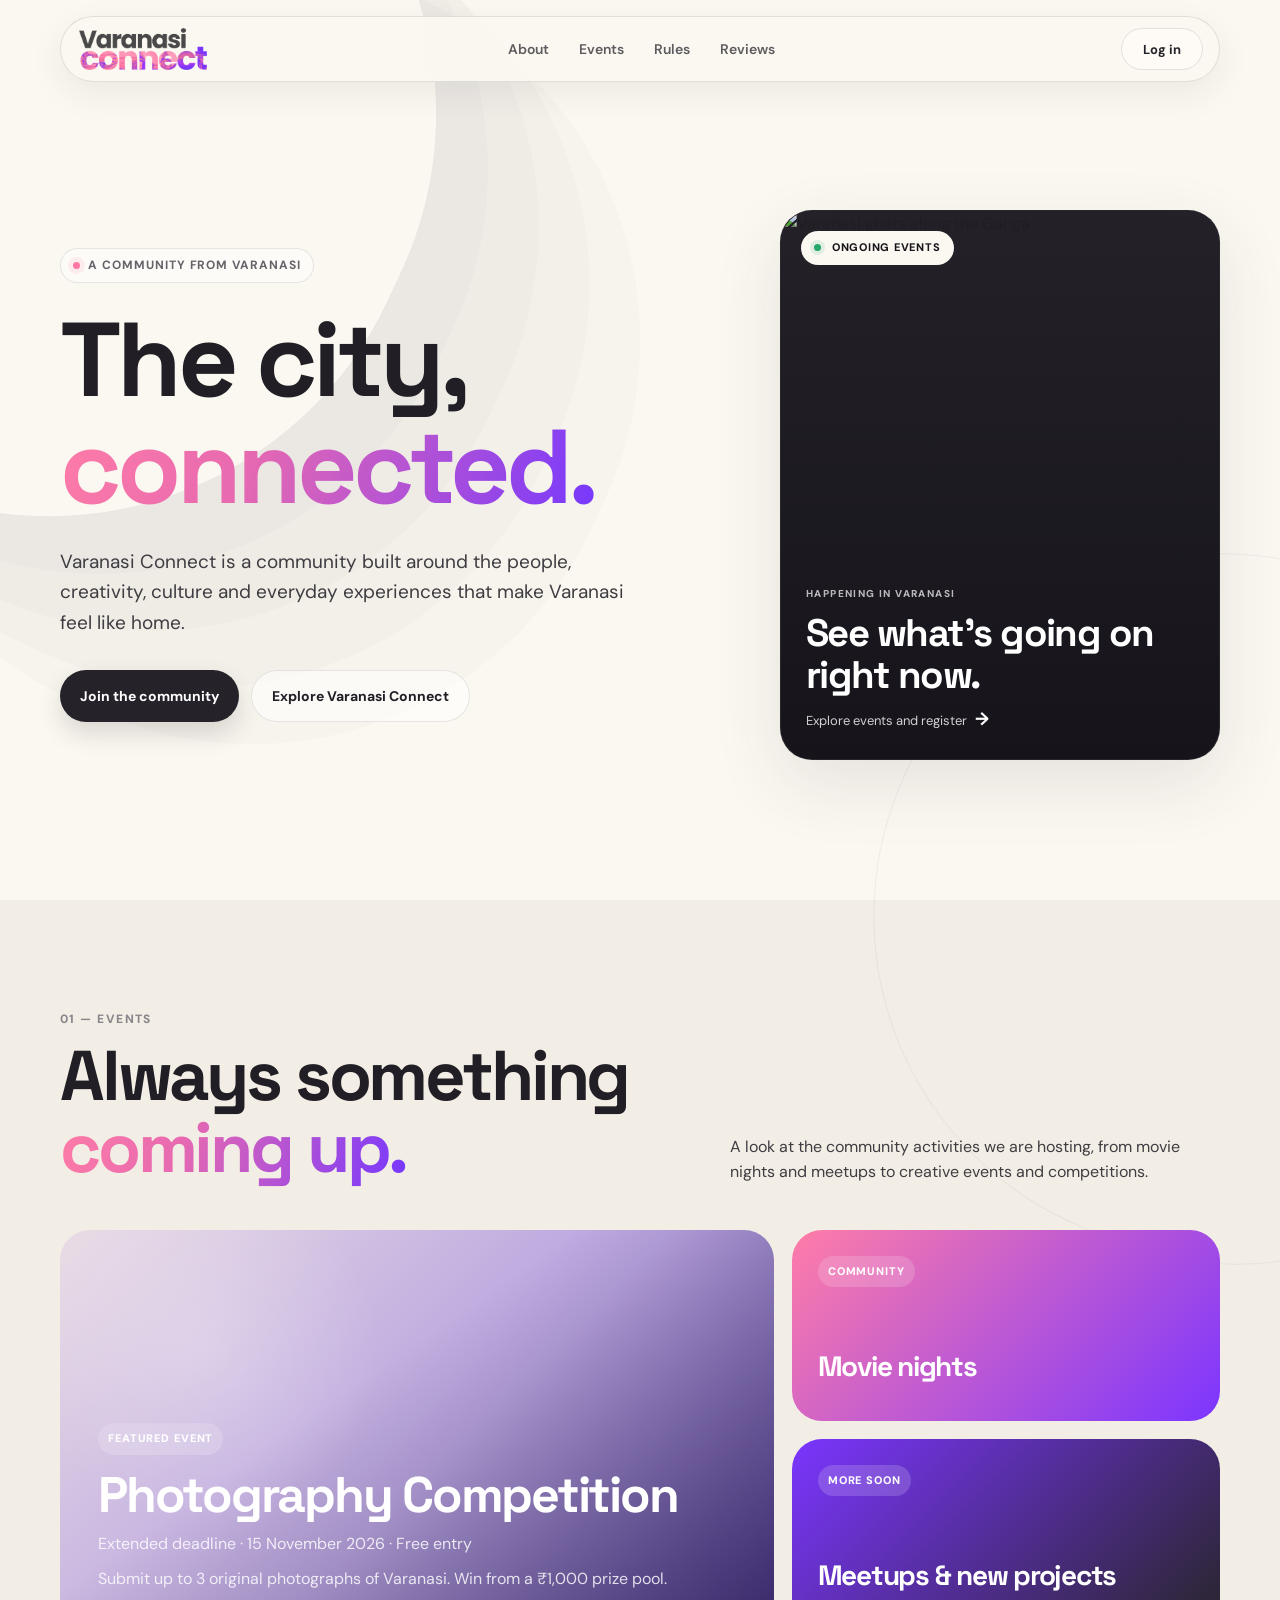
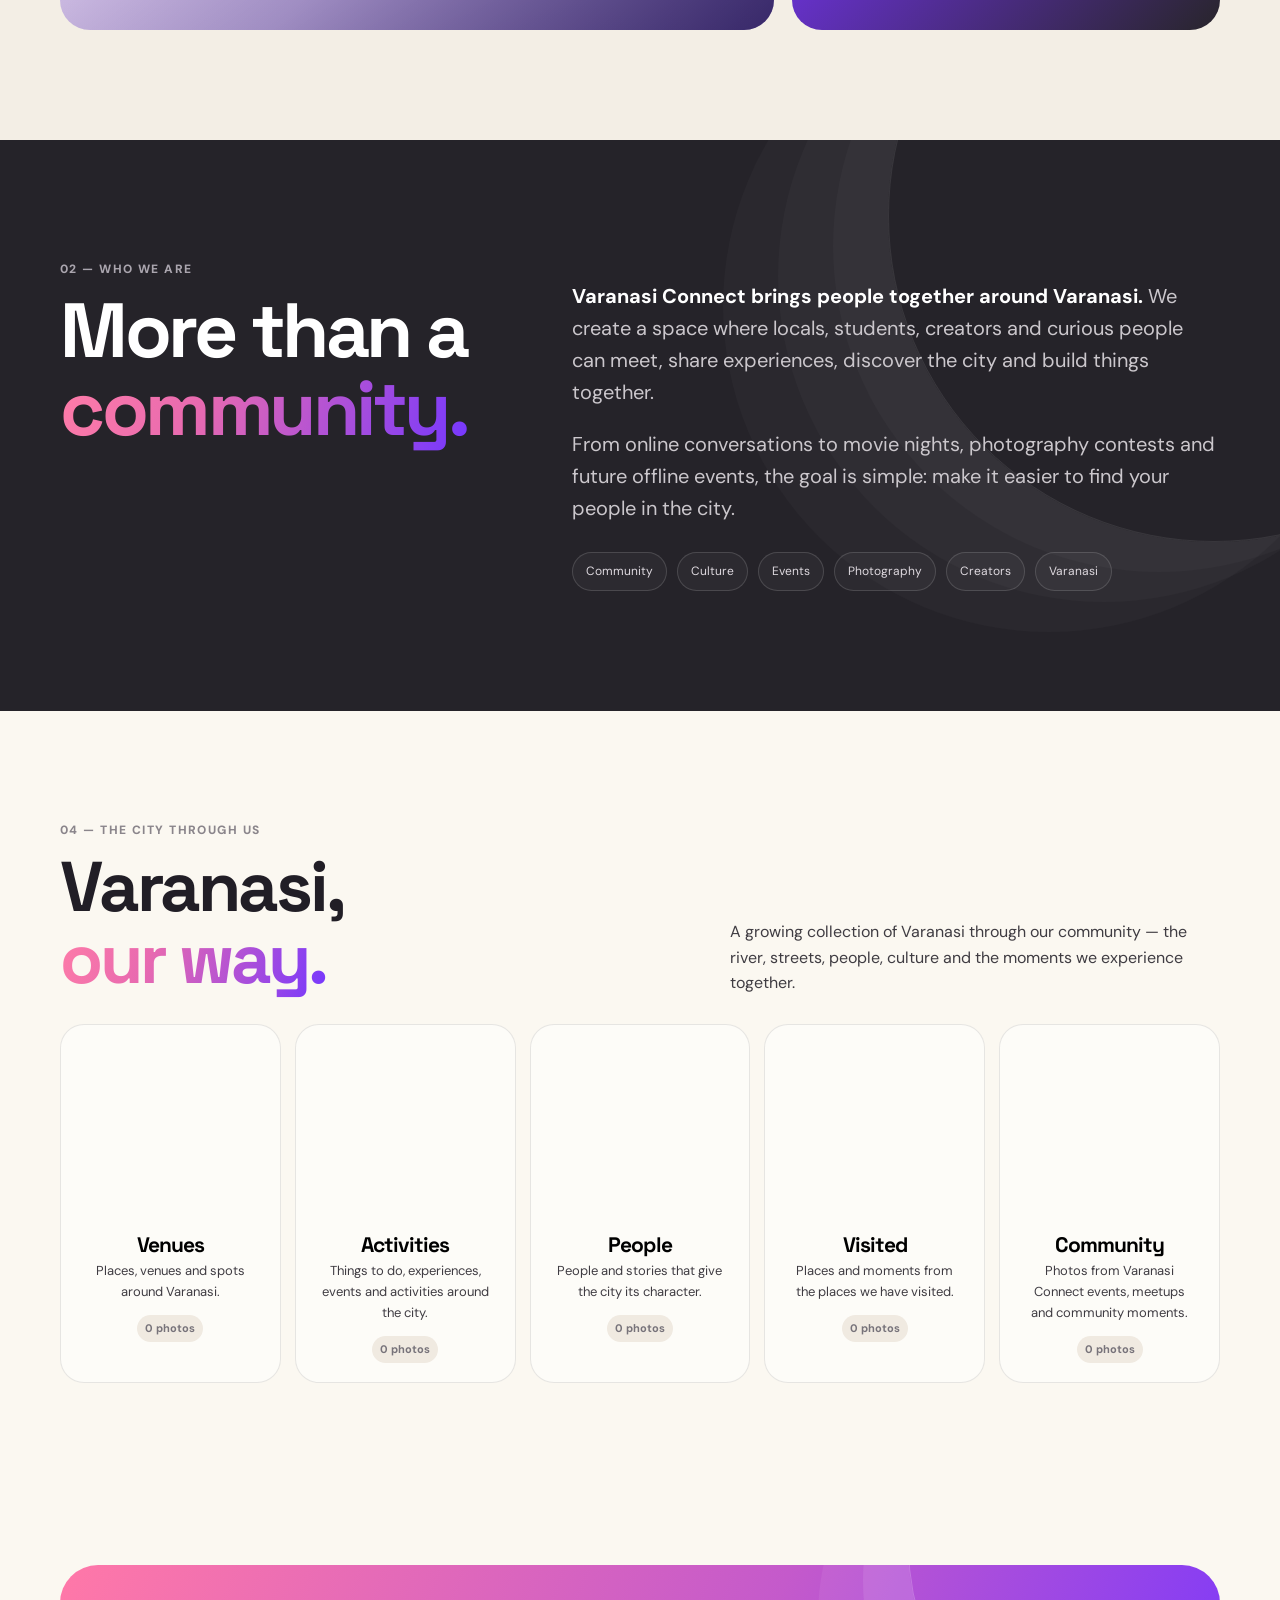
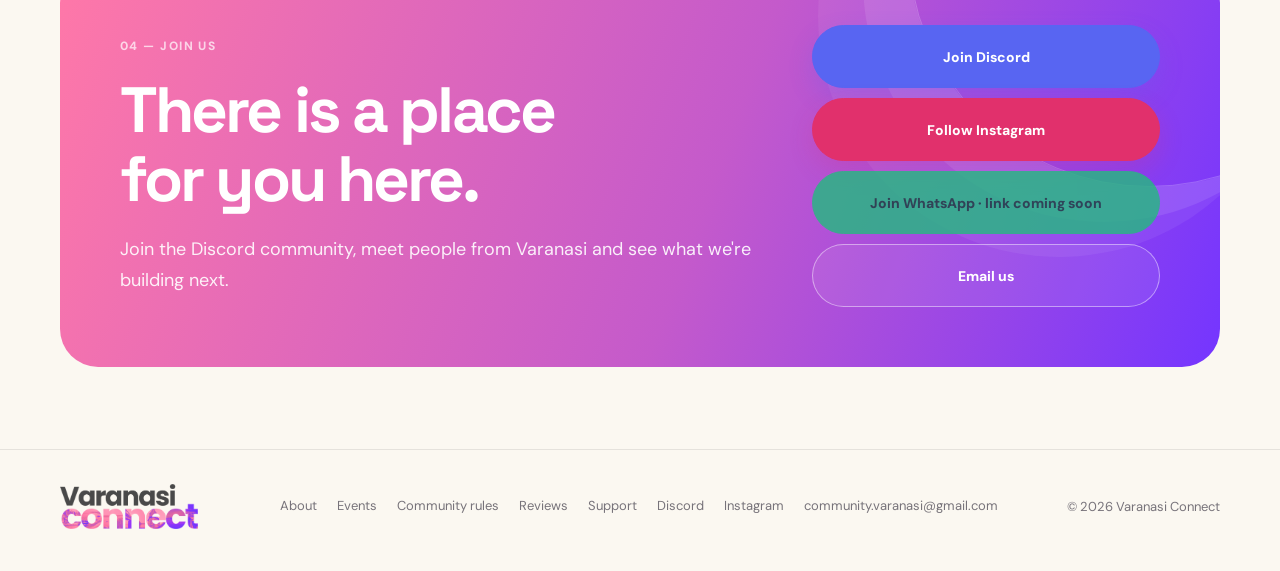
==== commit 78678144: "Add permission-based dashboard shortcuts to account menu" ====
--- a/index.html
+++ b/index.html
@@ -519,6 +519,8 @@
         <button type="button" role="menuitem" data-account-action="events">Registered events</button>
         <button type="button" role="menuitem" data-account-action="settings">Settings</button>
         <a class="profile-menu-link" role="menuitem" href="mailto:community.varanasi@gmail.com?subject=Varanasi%20Connect%20Support">Support</a>
+        <a class="profile-menu-link" role="menuitem" id="websiteControlPanelLink" href="https://admin.varanasiconnect.in/" target="_blank" rel="noopener" hidden>Website Control Panel</a><a class="profile-menu-link" role="menuitem" id="discordBotDashboardLink" href="https://VnscBot.varanasiconnect.in/" target="_blank" rel="noopener" hidden>Discord Bot Dashboard</a>
+        
         <div class="profile-menu-divider"></div>
         <button type="button" role="menuitem" class="profile-logout" data-account-action="logout">Log out</button>
       </div>
@@ -706,6 +708,26 @@
         if(!profileMenu||!authButton)return;
         profileMenu.hidden=!open;
         authButton.setAttribute('aria-expanded',String(open));
+      };
+      const refreshDashboardLinks=async(user)=>{
+        const websiteLink=document.getElementById('websiteControlPanelLink');
+        const botLink=document.getElementById('discordBotDashboardLink');
+        if(!websiteLink||!botLink)return;
+        websiteLink.hidden=true;botLink.hidden=true;
+        if(!user||!supabaseClient)return;
+        try{
+          const [adminResult,accessResult]=await Promise.all([
+            supabaseClient.from('vc_admins').select('role').eq('user_id',user.id).maybeSingle(),
+            supabaseClient.from('vc_dashboard_access').select('can_view_website_panel,can_view_bot_dashboard').eq('user_id',user.id).maybeSingle()
+          ]);
+          if(adminResult.error)throw adminResult.error;
+          if(accessResult.error)throw accessResult.error;
+          const isAdmin=!!adminResult.data&&['owner','admin'].includes(adminResult.data.role);
+          websiteLink.hidden=!(isAdmin||accessResult.data?.can_view_website_panel===true);
+          botLink.hidden=!(isAdmin||accessResult.data?.can_view_bot_dashboard===true);
+          const divider=document.querySelector('#profileMenu .profile-menu-divider');
+          if(divider)divider.hidden=websiteLink.hidden&&botLink.hidden;
+        }catch(error){console.error('Could not load dashboard permissions:',error);}
       };
       const renderAuth=(user)=>{
         activeAuthUser=user||null;
@@ -736,7 +758,9 @@
           const menuName=$('#profileMenuName'),menuEmail=$('#profileMenuEmail');
           if(menuName)menuName.textContent=name;
           if(menuEmail)menuEmail.textContent=user.email||'Signed in with Discord';
+          refreshDashboardLinks(user);
         }else{
+          refreshDashboardLinks(null);
           notificationPreference=false;
           authLabel.textContent='Log in';
           authButton.classList.remove('is-signed-in');
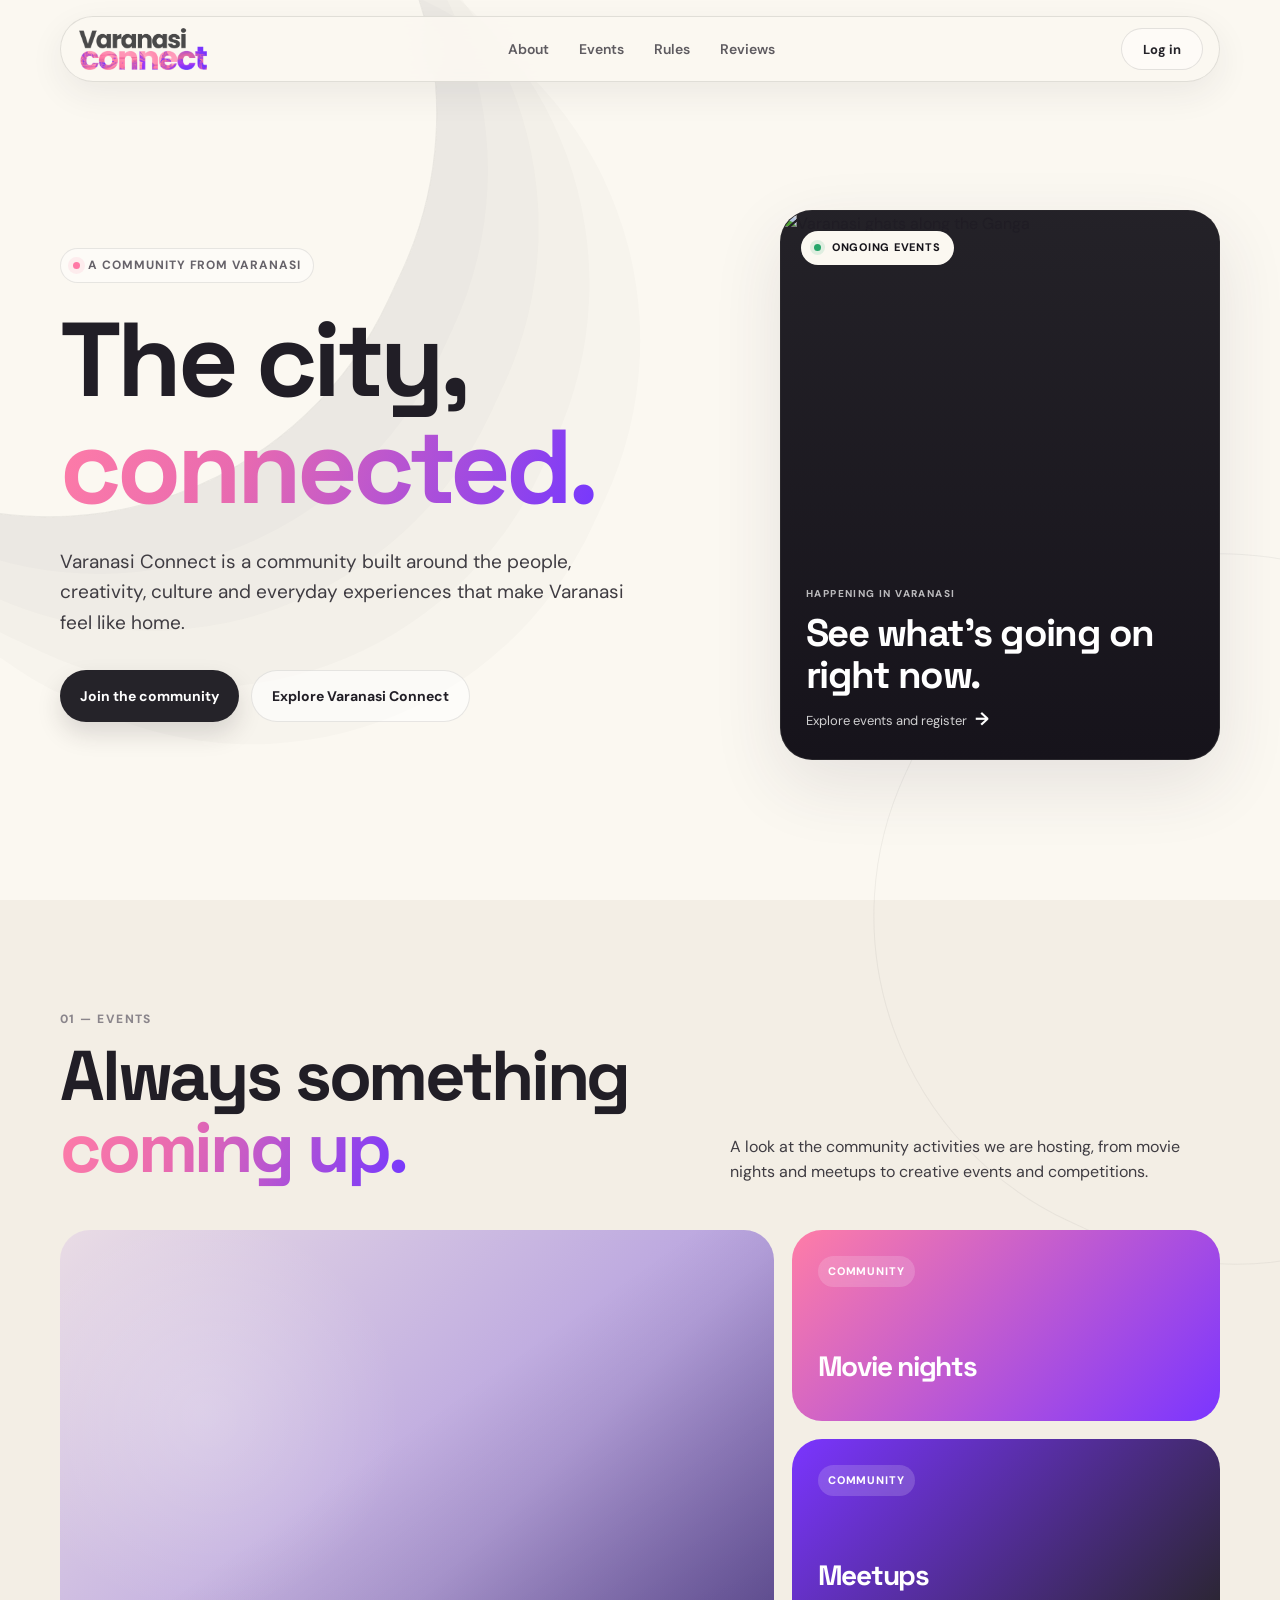
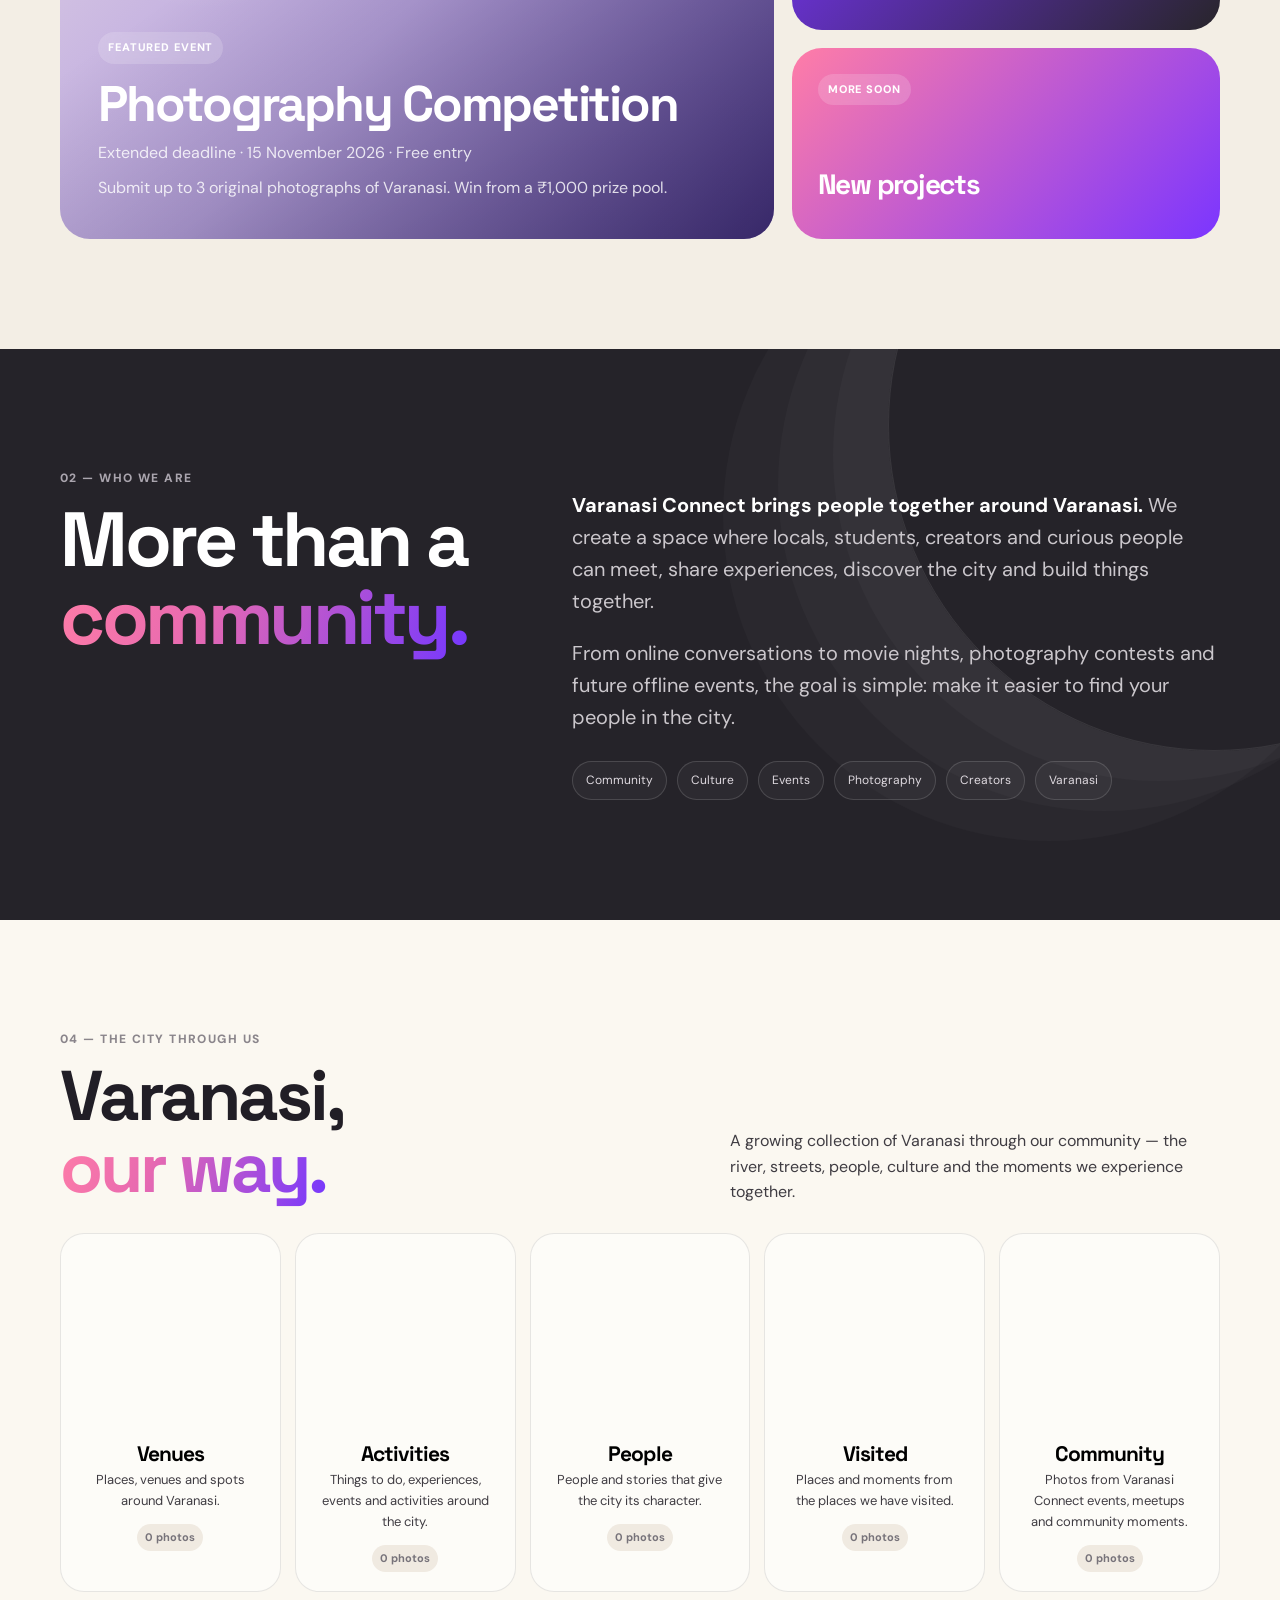
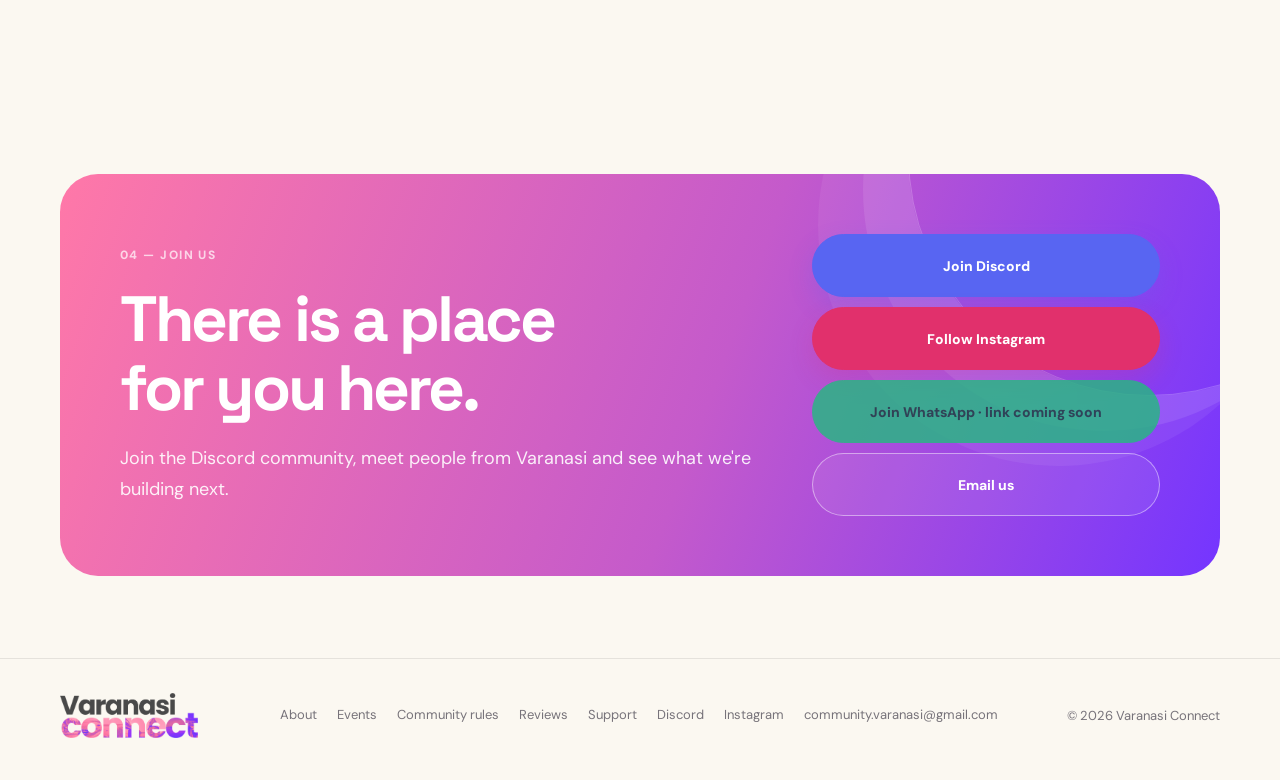
==== commit 06e11c44: "Connect homepage visuals to editable website media" ====
--- a/index.html
+++ b/index.html
@@ -502,6 +502,7 @@
 @media(max-width:600px){.site-footer{padding:28px 0 32px!important}.site-footer .footer-inner{width:calc(100% - 40px)!important;grid-template-columns:minmax(0,1fr)!important;gap:15px!important}.site-footer .footer-brand,.site-footer .footer-links,.site-footer .mail{grid-column:1!important;grid-row:auto!important}.site-footer .footer-brand img{width:128px!important;max-height:44px!important}.site-footer .footer-links{justify-content:flex-start!important;gap:8px 16px!important}.site-footer .footer-links a{white-space:normal!important;overflow-wrap:anywhere!important}.site-footer .mail{text-align:left!important;white-space:normal!important;min-width:0!important}}
 </style>
 <link rel="stylesheet" href="assets/shared-nav.css?v=1">
+<style>#websiteControlPanelLink[hidden],#discordBotDashboardLink[hidden]{display:none!important}</style>
 </head>
 <body>
   <nav class="nav"><div class="nav-inner">
@@ -536,8 +537,8 @@
 
     <section class="events" id="events"><div class="container"><div class="section-head"><div><div class="kicker">01 — Events</div><h2>Always something<br><span class="gradient-text">coming up.</span></h2></div><p class="section-intro">A look at the community activities we are hosting, from movie nights and meetups to creative events and competitions.</p></div>
       <div class="event-grid">
-        <a class="event-feature" href="https://www.varanasiconnect.in/events?event=photography-competition#event-details"><div class="event-content"><span class="event-tag">Featured event</span><h3>Photography Competition</h3><p>Extended deadline · 15 November 2026 · Free entry</p><p style="margin-top:10px">Submit up to 3 original photographs of Varanasi. Win from a ₹1,000 prize pool.</p></div></a>
-        <div class="side-events"><a class="event-small" href="https://www.varanasiconnect.in/events#movie"><span class="event-tag">Community</span><h3>Movie nights</h3></a><a class="event-small" href="https://www.varanasiconnect.in/events#meetups"><span class="event-tag">More soon</span><h3>Meetups & new projects</h3></a></div>
+        <a class="event-feature" data-website-media="home_photography" href="https://www.varanasiconnect.in/events?event=photography-competition#event-details"><div class="event-content"><span class="event-tag">Featured event</span><h3>Photography Competition</h3><p>Extended deadline · 15 November 2026 · Free entry</p><p style="margin-top:10px">Submit up to 3 original photographs of Varanasi. Win from a ₹1,000 prize pool.</p></div></a>
+        <div class="side-events"><a class="event-small" data-website-media="home_movie_nights" href="https://www.varanasiconnect.in/events#movie"><span class="event-tag">Community</span><h3>Movie nights</h3></a><a class="event-small" data-website-media="home_meetups" href="https://www.varanasiconnect.in/events#meetups"><span class="event-tag">Community</span><h3>Meetups</h3></a><a class="event-small" data-website-media="home_new_projects" href="https://www.varanasiconnect.in/events#projects"><span class="event-tag">More soon</span><h3>New projects</h3></a></div>
       </div>
     </div></section>
 
@@ -874,5 +875,25 @@
 
     })();
   </script>
+
+<script>
+(function(){
+  var cfg=window.VC_CONFIG||{};
+  if(!window.supabase||!cfg.supabaseUrl||!cfg.supabasePublishableKey)return;
+  var client=window.supabase.createClient(cfg.supabaseUrl,cfg.supabasePublishableKey,{auth:{persistSession:false,autoRefreshToken:false}});
+  client.from('website_media').select('media_key,image_url').then(function(r){
+    if(r.error){console.warn('Website media could not be loaded:',r.error.message);return;}
+    var media={};(r.data||[]).forEach(function(x){media[x.media_key]=x.image_url;});
+    var poster=media.homepage_ongoing_poster;
+    var posterEl=document.querySelector('.ongoing-preview img');
+    if(poster&&posterEl)posterEl.src=poster;
+    ['home_photography','home_movie_nights','home_meetups','home_new_projects'].forEach(function(key){
+      var el=document.querySelector('[data-website-media="'+key+'"]');
+      if(media[key]&&el){el.style.backgroundImage='linear-gradient(135deg,rgba(25,20,35,.24),rgba(25,20,35,.68)),url("'+media[key].replace(/"/g,'%22')+'")';el.style.backgroundSize='cover';el.style.backgroundPosition='center';}
+    });
+  });
+})();
+</script>
+
 </body>
 </html>
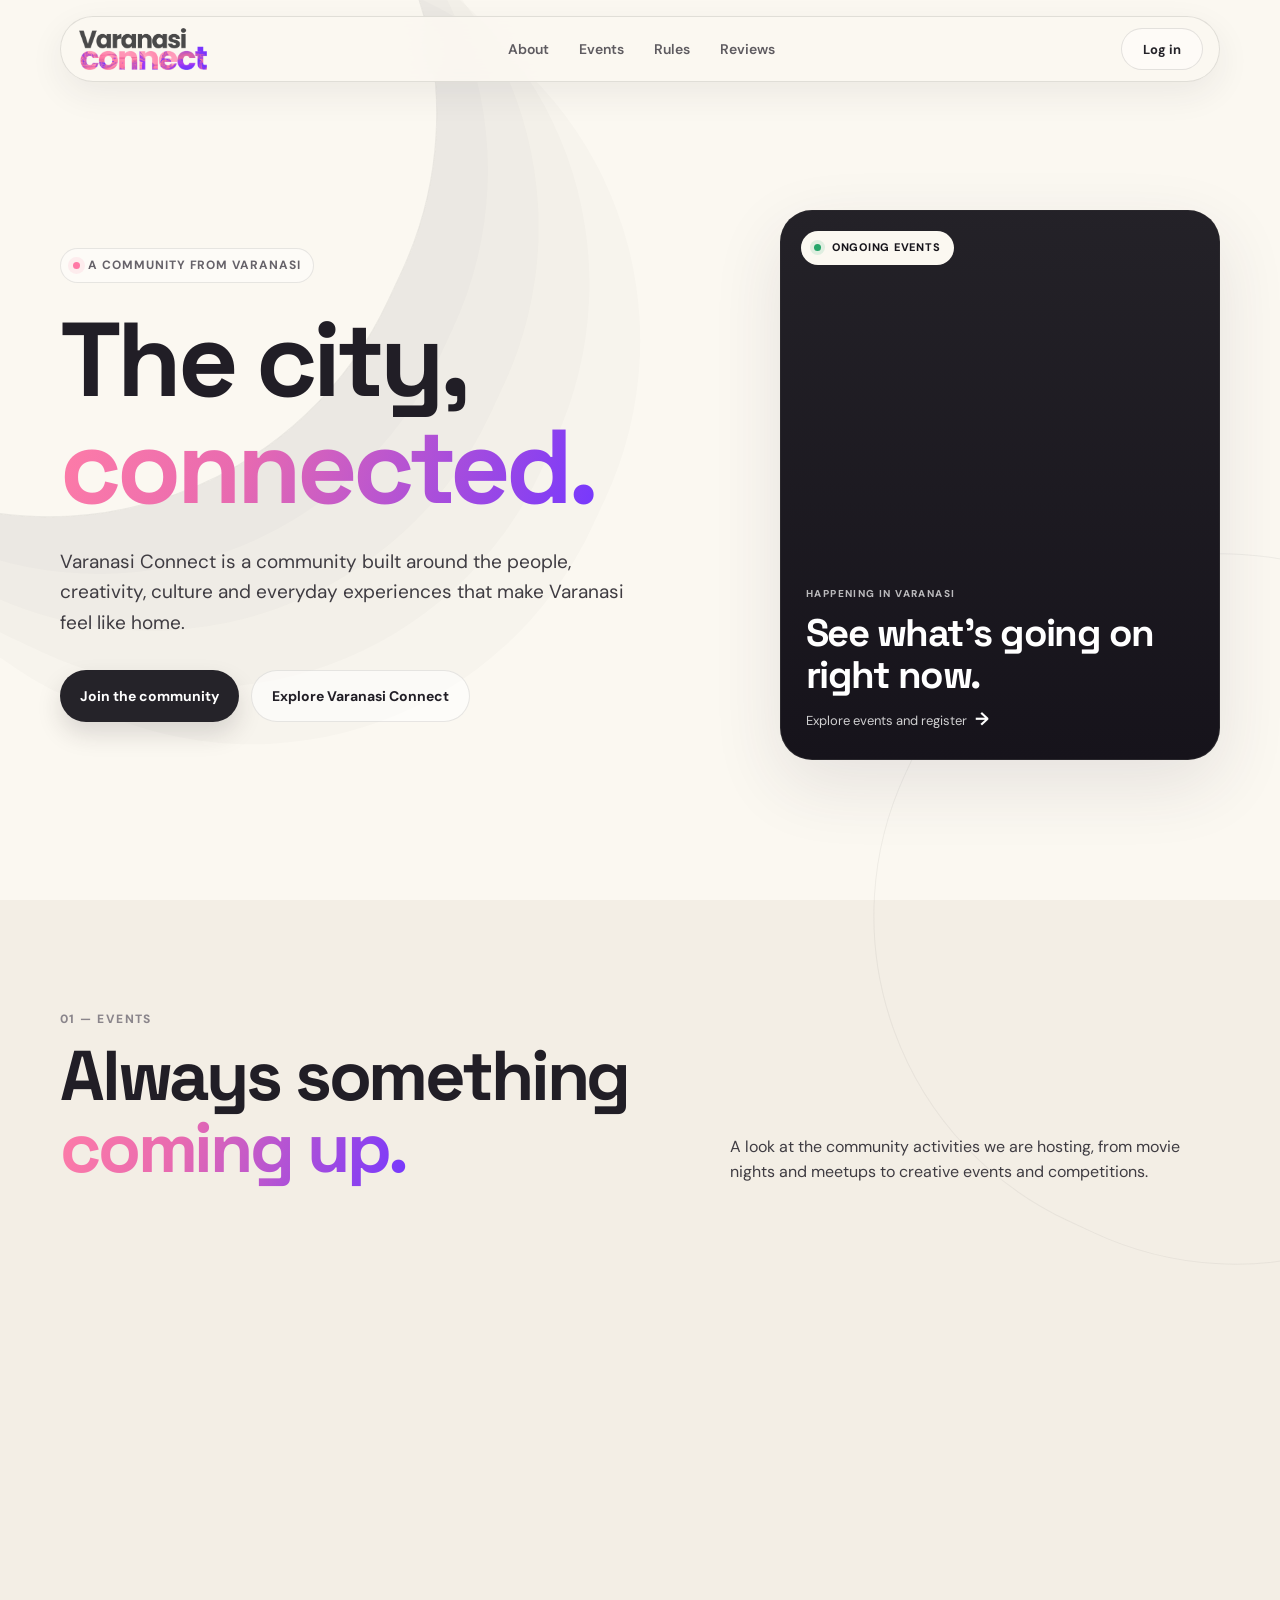
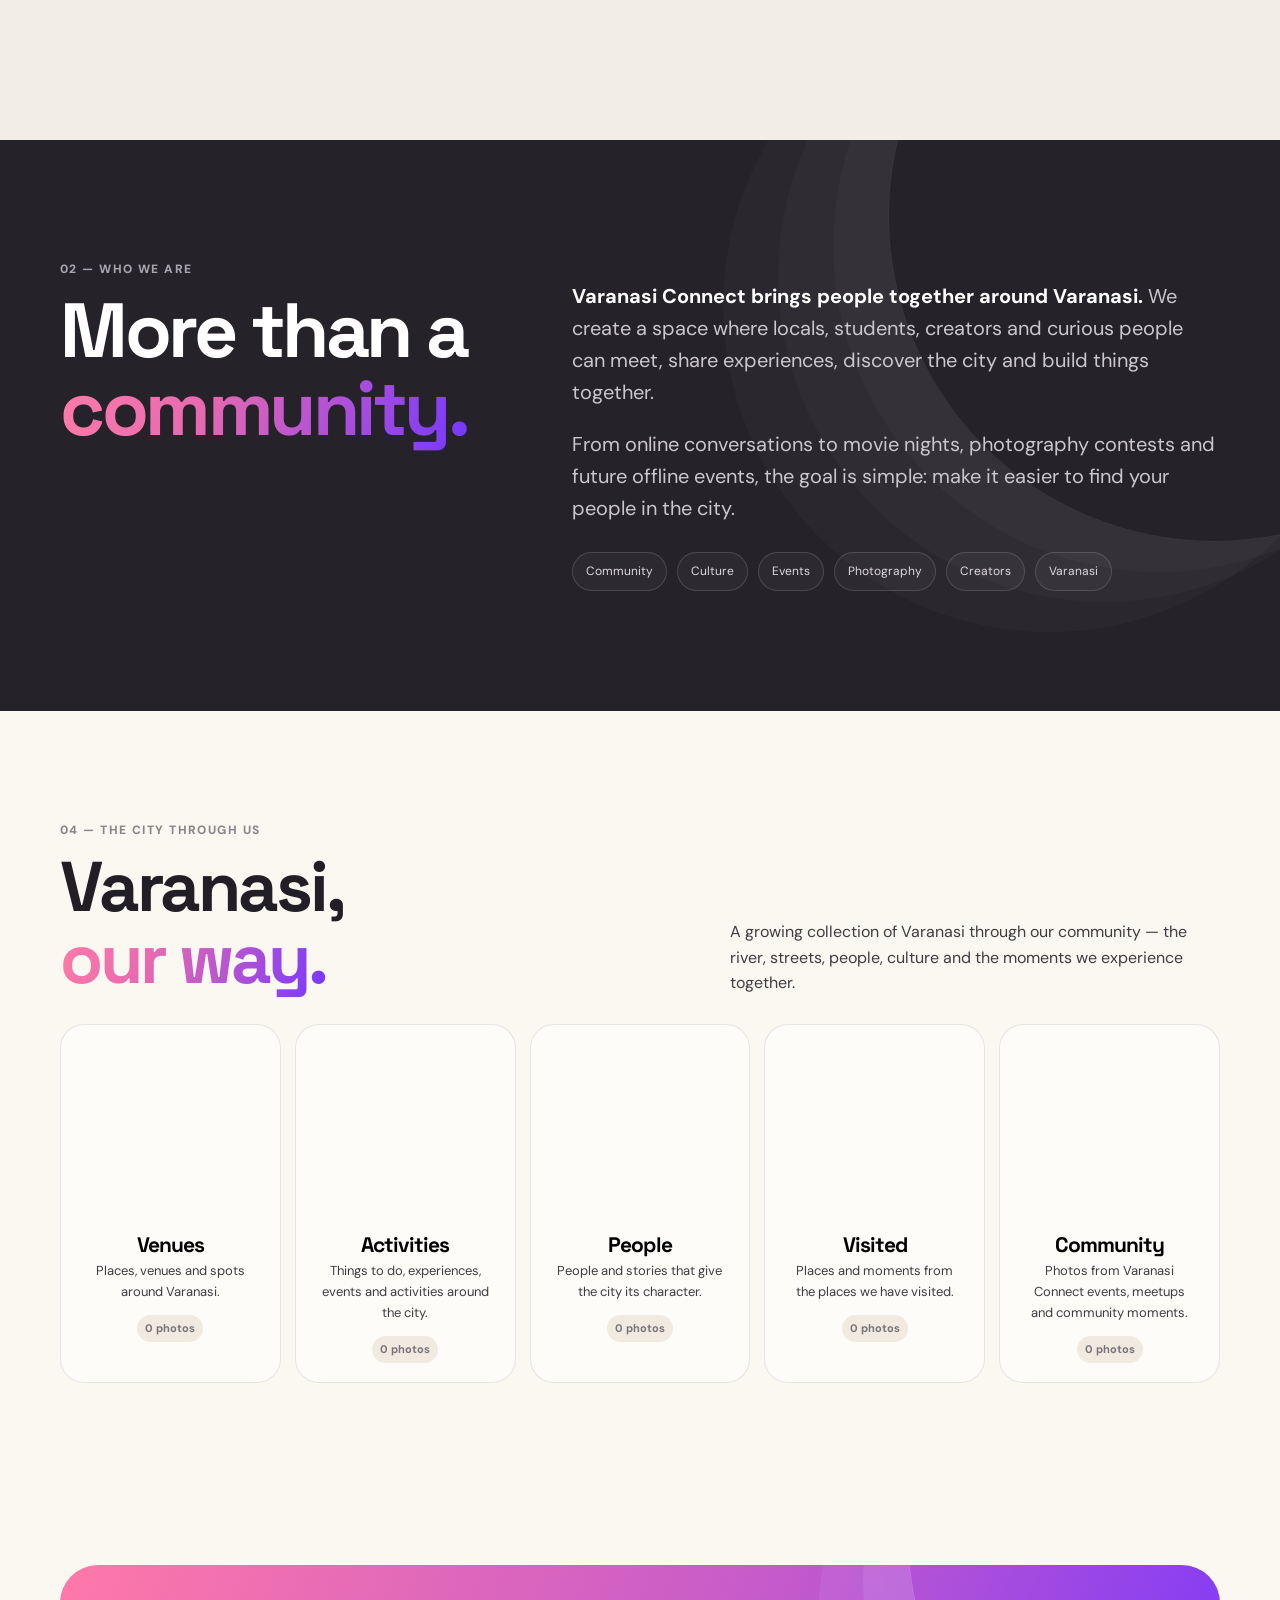
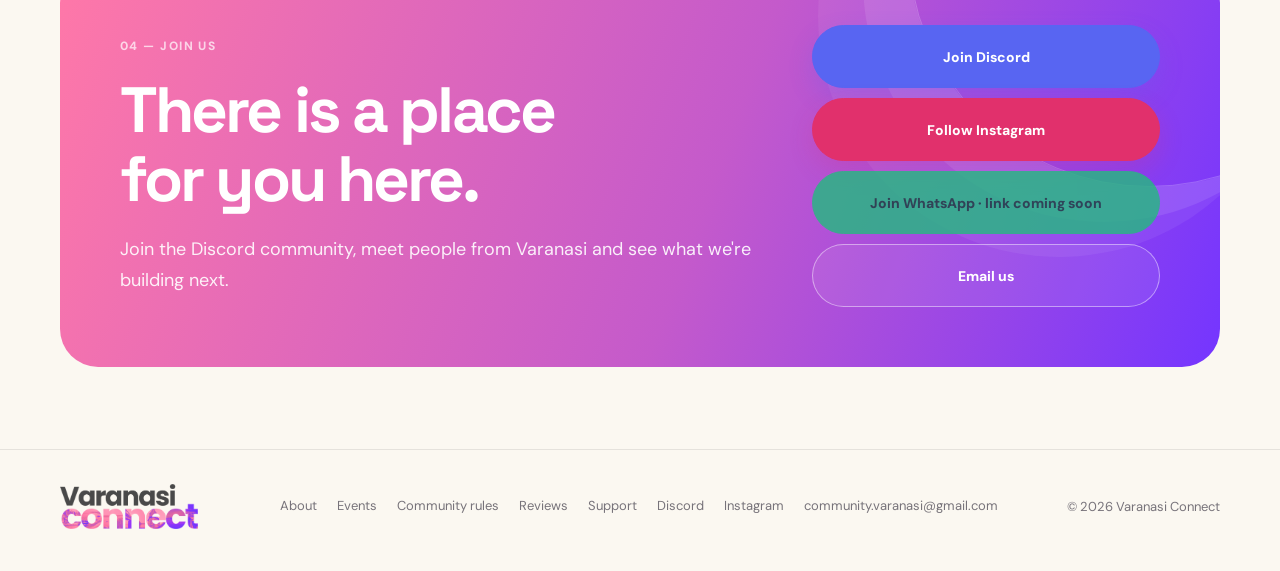
==== commit fa5a2fb5: "Prevent homepage media flash and restore compact featured event card" ====
--- a/index.html
+++ b/index.html
@@ -503,6 +503,7 @@
 </style>
 <link rel="stylesheet" href="assets/shared-nav.css?v=1">
 <style>#websiteControlPanelLink[hidden],#discordBotDashboardLink[hidden]{display:none!important}</style>
+<style>.event-feature[data-website-media],.event-small[data-website-media]{visibility:hidden}.ongoing-preview img{visibility:hidden}</style>
 </head>
 <body>
   <nav class="nav"><div class="nav-inner">
@@ -537,8 +538,8 @@
 
     <section class="events" id="events"><div class="container"><div class="section-head"><div><div class="kicker">01 — Events</div><h2>Always something<br><span class="gradient-text">coming up.</span></h2></div><p class="section-intro">A look at the community activities we are hosting, from movie nights and meetups to creative events and competitions.</p></div>
       <div class="event-grid">
-        <a class="event-feature" data-website-media="home_photography" href="https://www.varanasiconnect.in/events?event=photography-competition#event-details"><div class="event-content"><span class="event-tag">Featured event</span><h3>Photography Competition</h3><p>Extended deadline · 15 November 2026 · Free entry</p><p style="margin-top:10px">Submit up to 3 original photographs of Varanasi. Win from a ₹1,000 prize pool.</p></div></a>
-        <div class="side-events"><a class="event-small" data-website-media="home_movie_nights" href="https://www.varanasiconnect.in/events#movie"><span class="event-tag">Community</span><h3>Movie nights</h3></a><a class="event-small" data-website-media="home_meetups" href="https://www.varanasiconnect.in/events#meetups"><span class="event-tag">Community</span><h3>Meetups</h3></a><a class="event-small" data-website-media="home_new_projects" href="https://www.varanasiconnect.in/events#projects"><span class="event-tag">More soon</span><h3>New projects</h3></a></div>
+        <a class="event-feature" data-website-media="home_photography" href="https://www.varanasiconnect.in/events?event=photography-competition#event-details"><div class="event-content"><span class="event-tag">Featured event</span><h3>Photography Competition</h3><p>Free entry · ₹1,000 prize pool</p></div></a>
+        <div class="side-events"><a class="event-small" data-website-media="home_movie_nights" href="https://www.varanasiconnect.in/events#movie"><span class="event-tag">Community</span><h3>Movie nights</h3></a><a class="event-small" data-website-media="home_meetups" href="https://www.varanasiconnect.in/events#meetups"><span class="event-tag">Community</span><h3>Meetups</h3></a></div>
       </div>
     </div></section>
 
@@ -878,20 +879,23 @@
 
 <script>
 (function(){
-  var cfg=window.VC_CONFIG||{};
-  if(!window.supabase||!cfg.supabaseUrl||!cfg.supabasePublishableKey)return;
+  var cfg=window.VC_CONFIG||{},root=document.documentElement;
+  if(!window.supabase||!cfg.supabaseUrl||!cfg.supabasePublishableKey){root.classList.add('website-media-ready');return;}
   var client=window.supabase.createClient(cfg.supabaseUrl,cfg.supabasePublishableKey,{auth:{persistSession:false,autoRefreshToken:false}});
   client.from('website_media').select('media_key,image_url').then(function(r){
     if(r.error){console.warn('Website media could not be loaded:',r.error.message);return;}
     var media={};(r.data||[]).forEach(function(x){media[x.media_key]=x.image_url;});
-    var poster=media.homepage_ongoing_poster;
-    var posterEl=document.querySelector('.ongoing-preview img');
-    if(poster&&posterEl)posterEl.src=poster;
-    ['home_photography','home_movie_nights','home_meetups','home_new_projects'].forEach(function(key){
-      var el=document.querySelector('[data-website-media="'+key+'"]');
-      if(media[key]&&el){el.style.backgroundImage='linear-gradient(135deg,rgba(25,20,35,.24),rgba(25,20,35,.68)),url("'+media[key].replace(/"/g,'%22')+'")';el.style.backgroundSize='cover';el.style.backgroundPosition='center';}
+    var tasks=[];
+    function preload(url,apply){if(!url)return;tasks.push(new Promise(function(resolve){var img=new Image();img.onload=function(){apply();resolve();};img.onerror=resolve;img.src=url;}));}
+    var poster=media.homepage_ongoing_poster,posterEl=document.querySelector('.ongoing-preview img');
+    if(poster&&posterEl)preload(poster,function(){posterEl.src=poster;});
+    ['home_photography','home_movie_nights','home_meetups'].forEach(function(key){
+      var el=document.querySelector('[data-website-media="'+key+'"]'),url=media[key];
+      if(url&&el)preload(url,function(){el.style.backgroundImage='linear-gradient(135deg,rgba(25,20,35,.24),rgba(25,20,35,.68)),url("'+url.replace(/"/g,'%22')+'")';el.style.backgroundSize='cover';el.style.backgroundPosition='center';});
     });
-  });
+    Promise.all(tasks).then(function(){root.classList.add('website-media-ready');});
+  }).catch(function(){root.classList.add('website-media-ready');});
+  setTimeout(function(){root.classList.add('website-media-ready');},3500);
 })();
 </script>
 
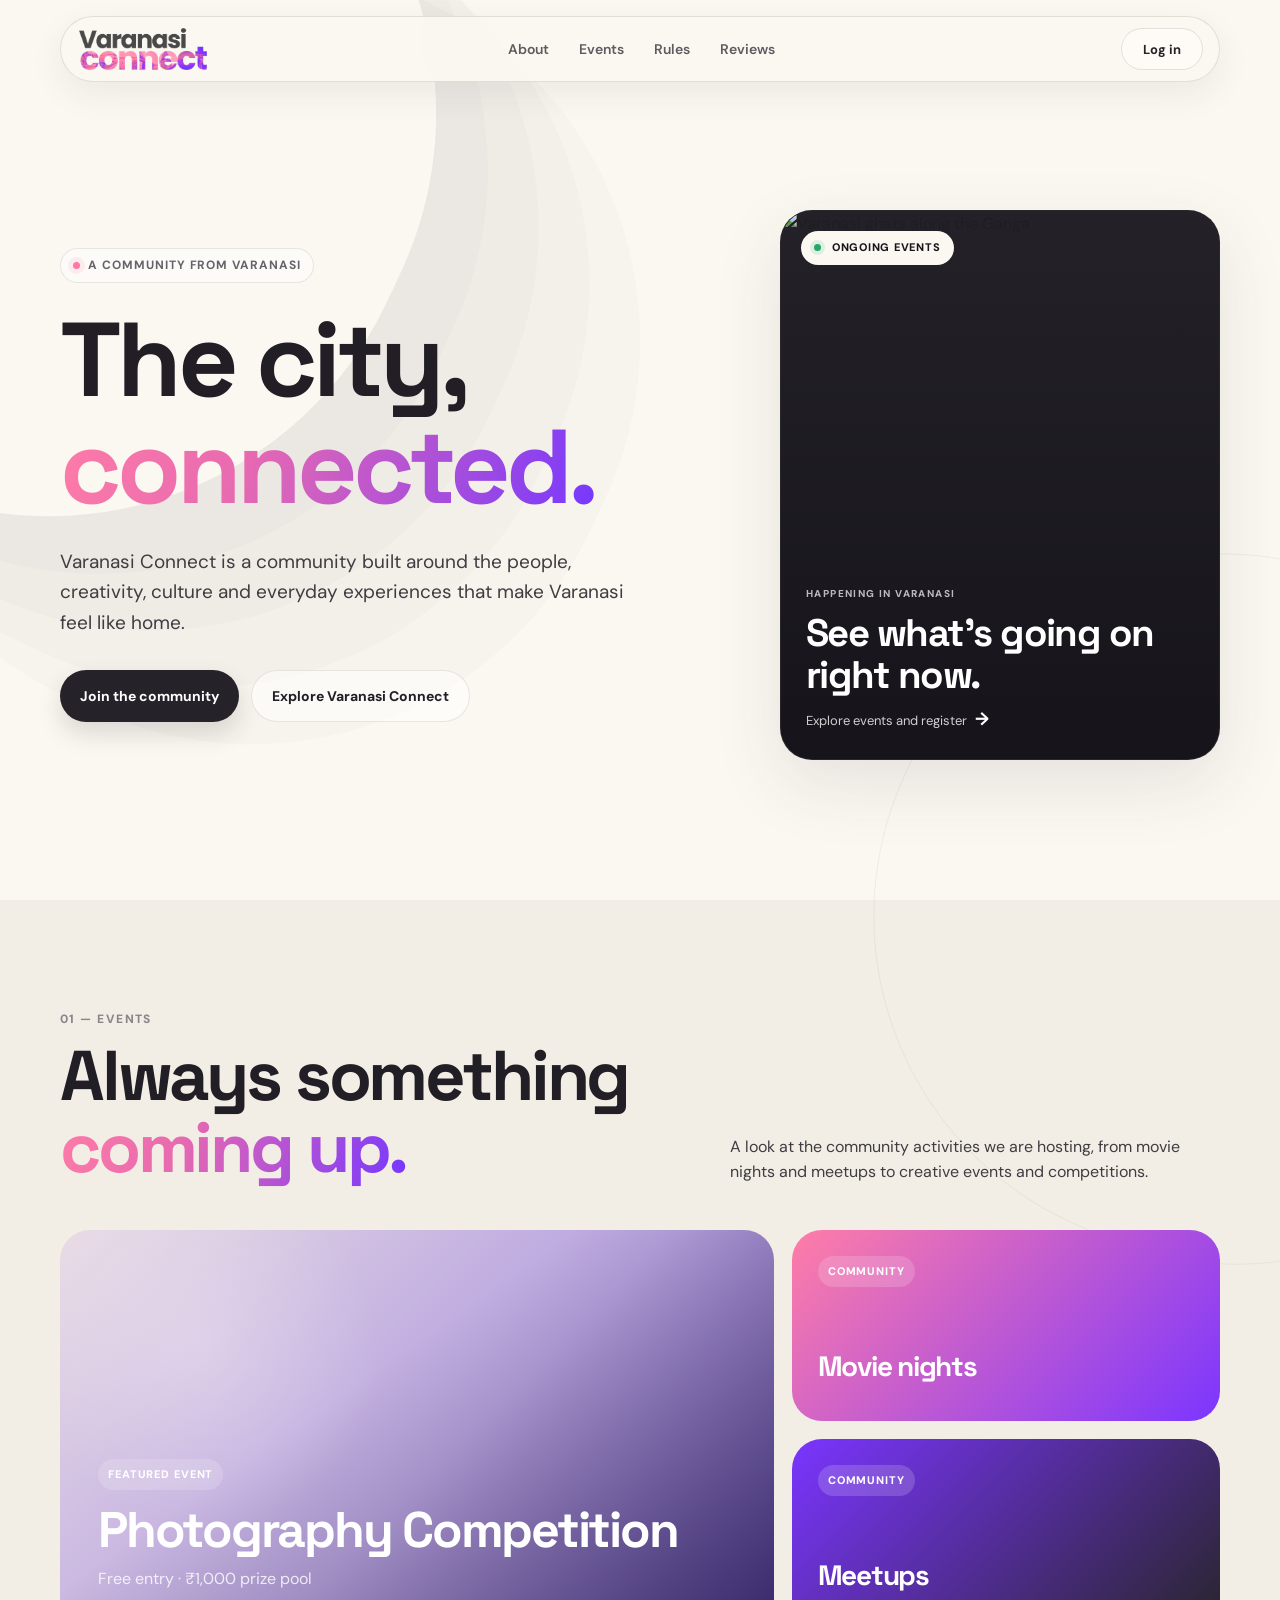
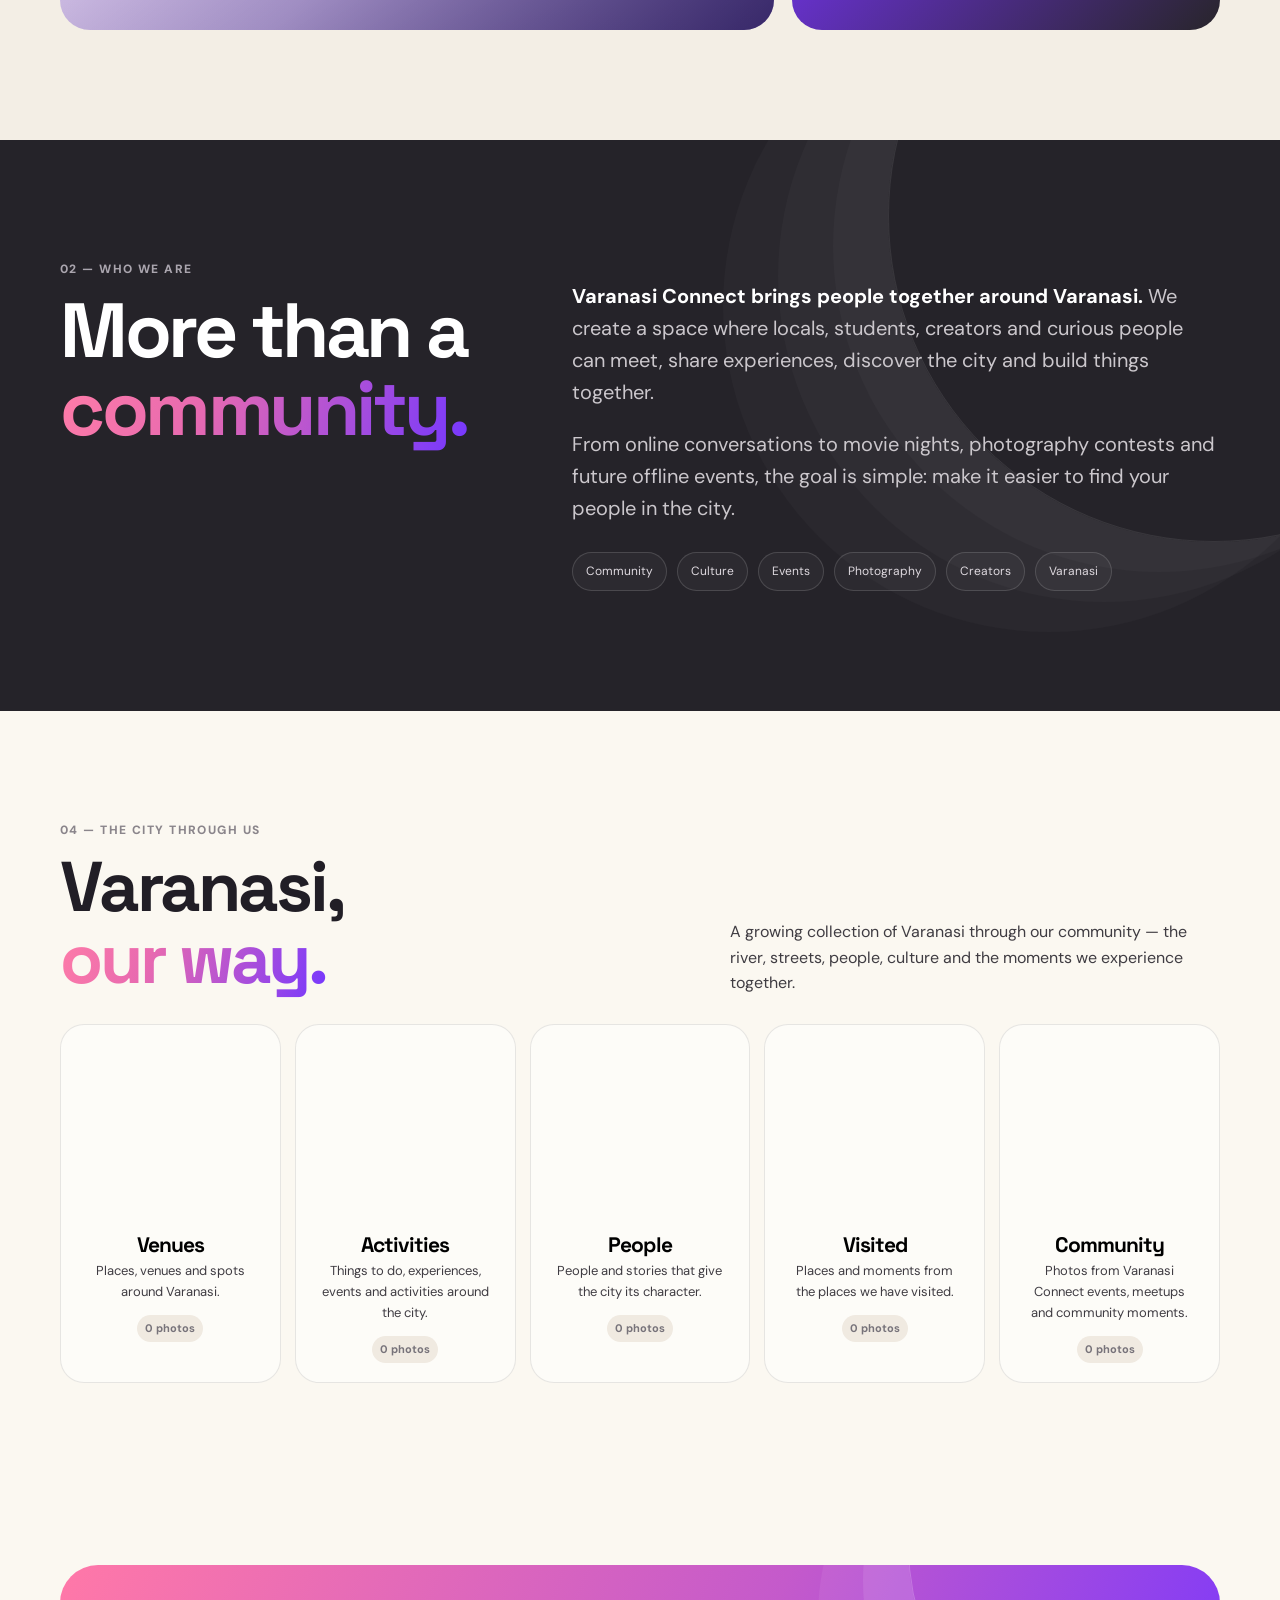
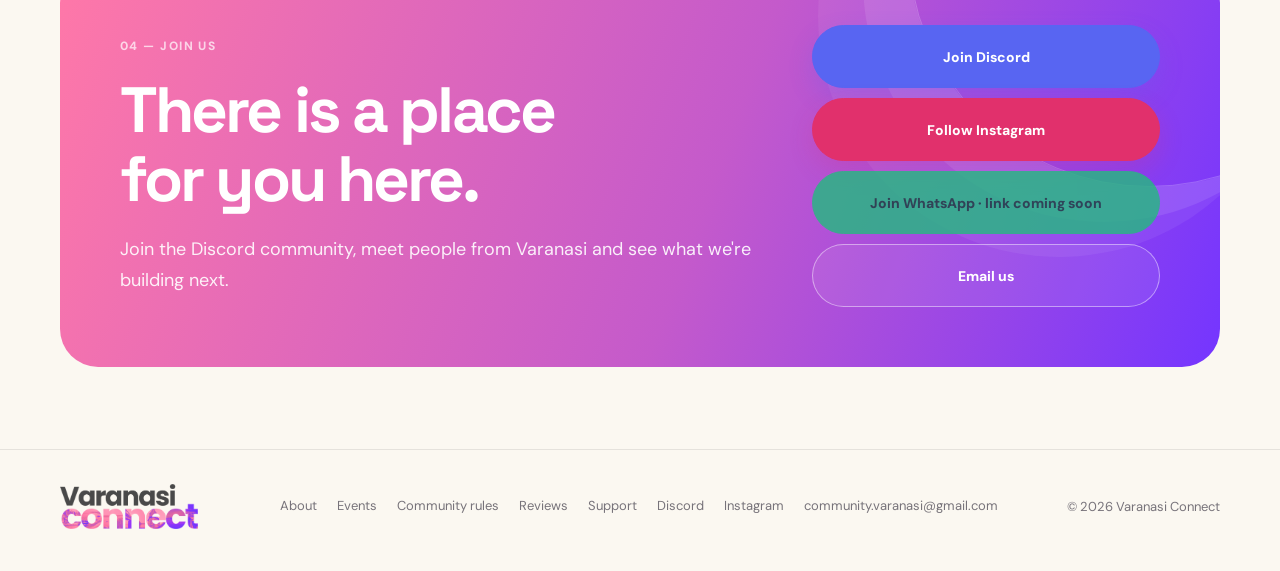
==== commit 5971c6e6: "Reveal homepage images after media preload completes" ====
--- a/index.html
+++ b/index.html
@@ -504,6 +504,7 @@
 <link rel="stylesheet" href="assets/shared-nav.css?v=1">
 <style>#websiteControlPanelLink[hidden],#discordBotDashboardLink[hidden]{display:none!important}</style>
 <style>.event-feature[data-website-media],.event-small[data-website-media]{visibility:hidden}.ongoing-preview img{visibility:hidden}</style>
+<style>html.website-media-ready .event-feature[data-website-media],html.website-media-ready .event-small[data-website-media],html.website-media-ready .ongoing-preview img{visibility:visible}</style>
 </head>
 <body>
   <nav class="nav"><div class="nav-inner">
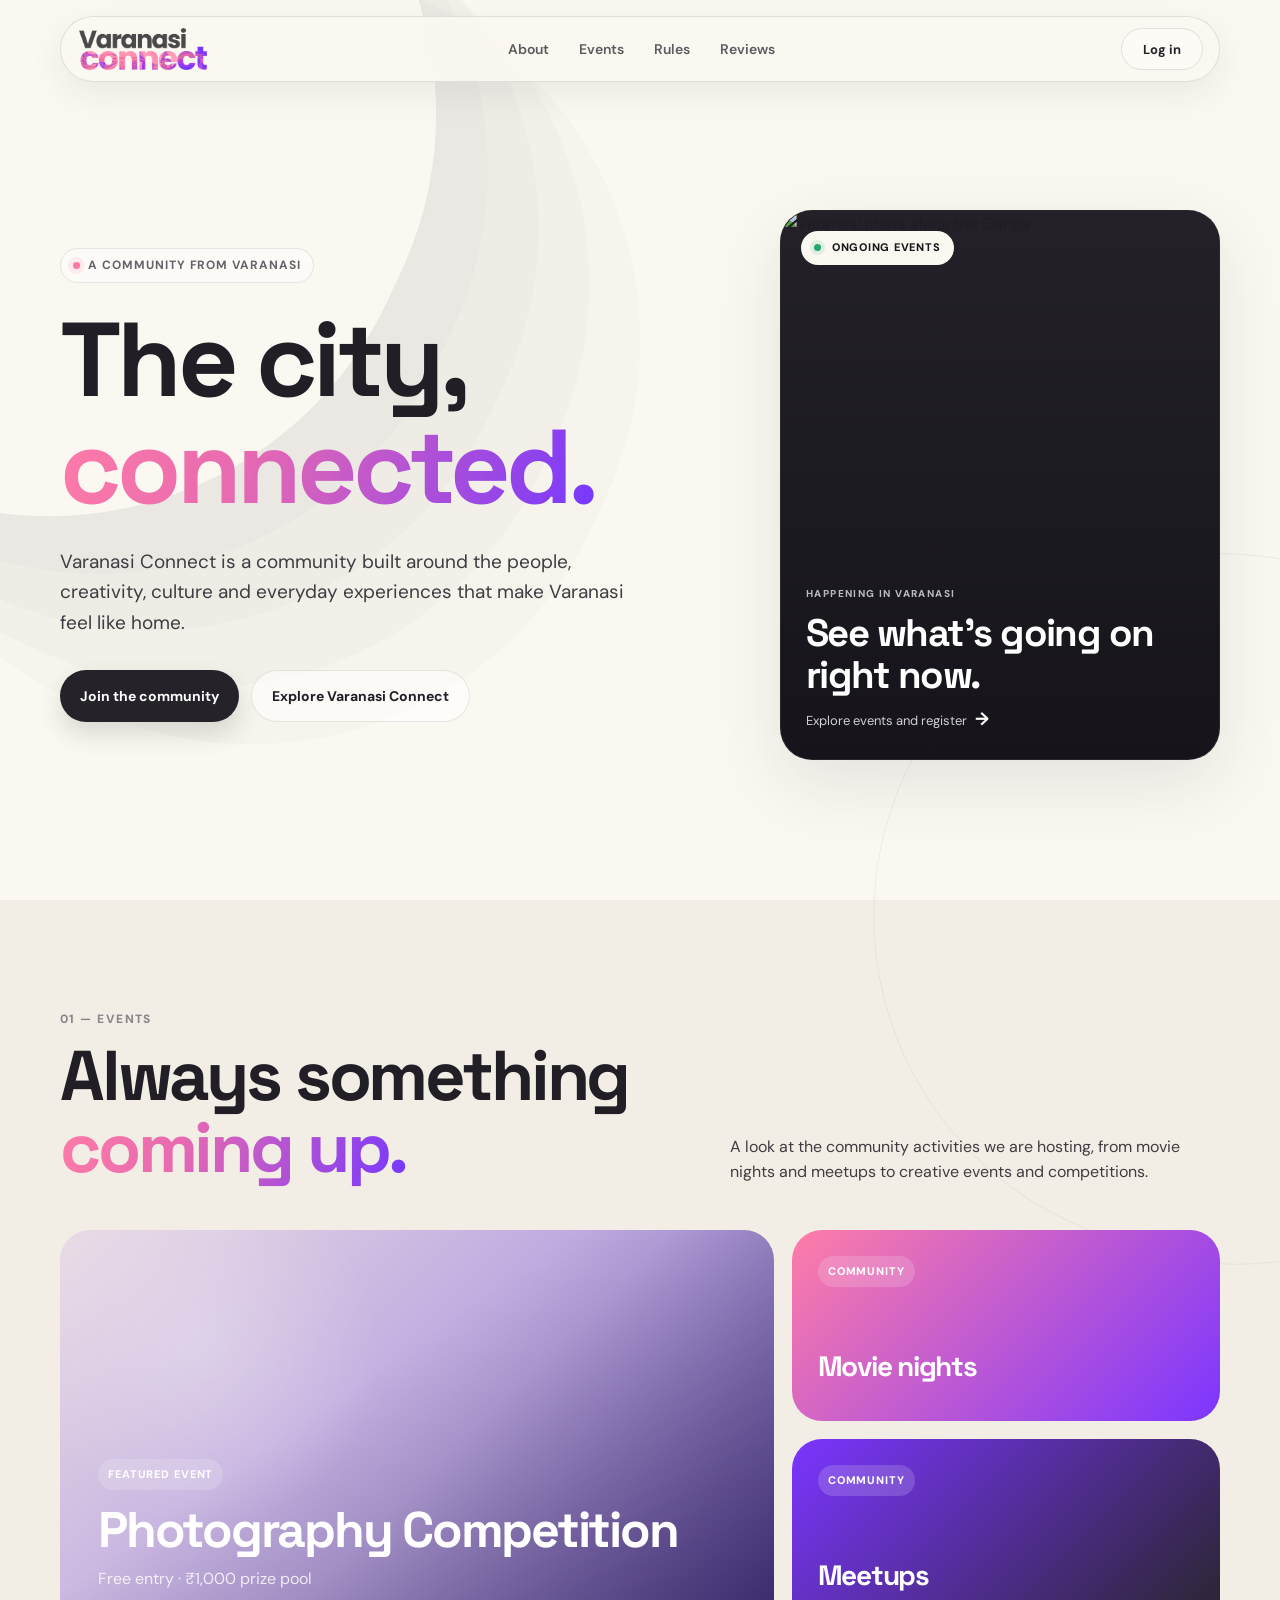
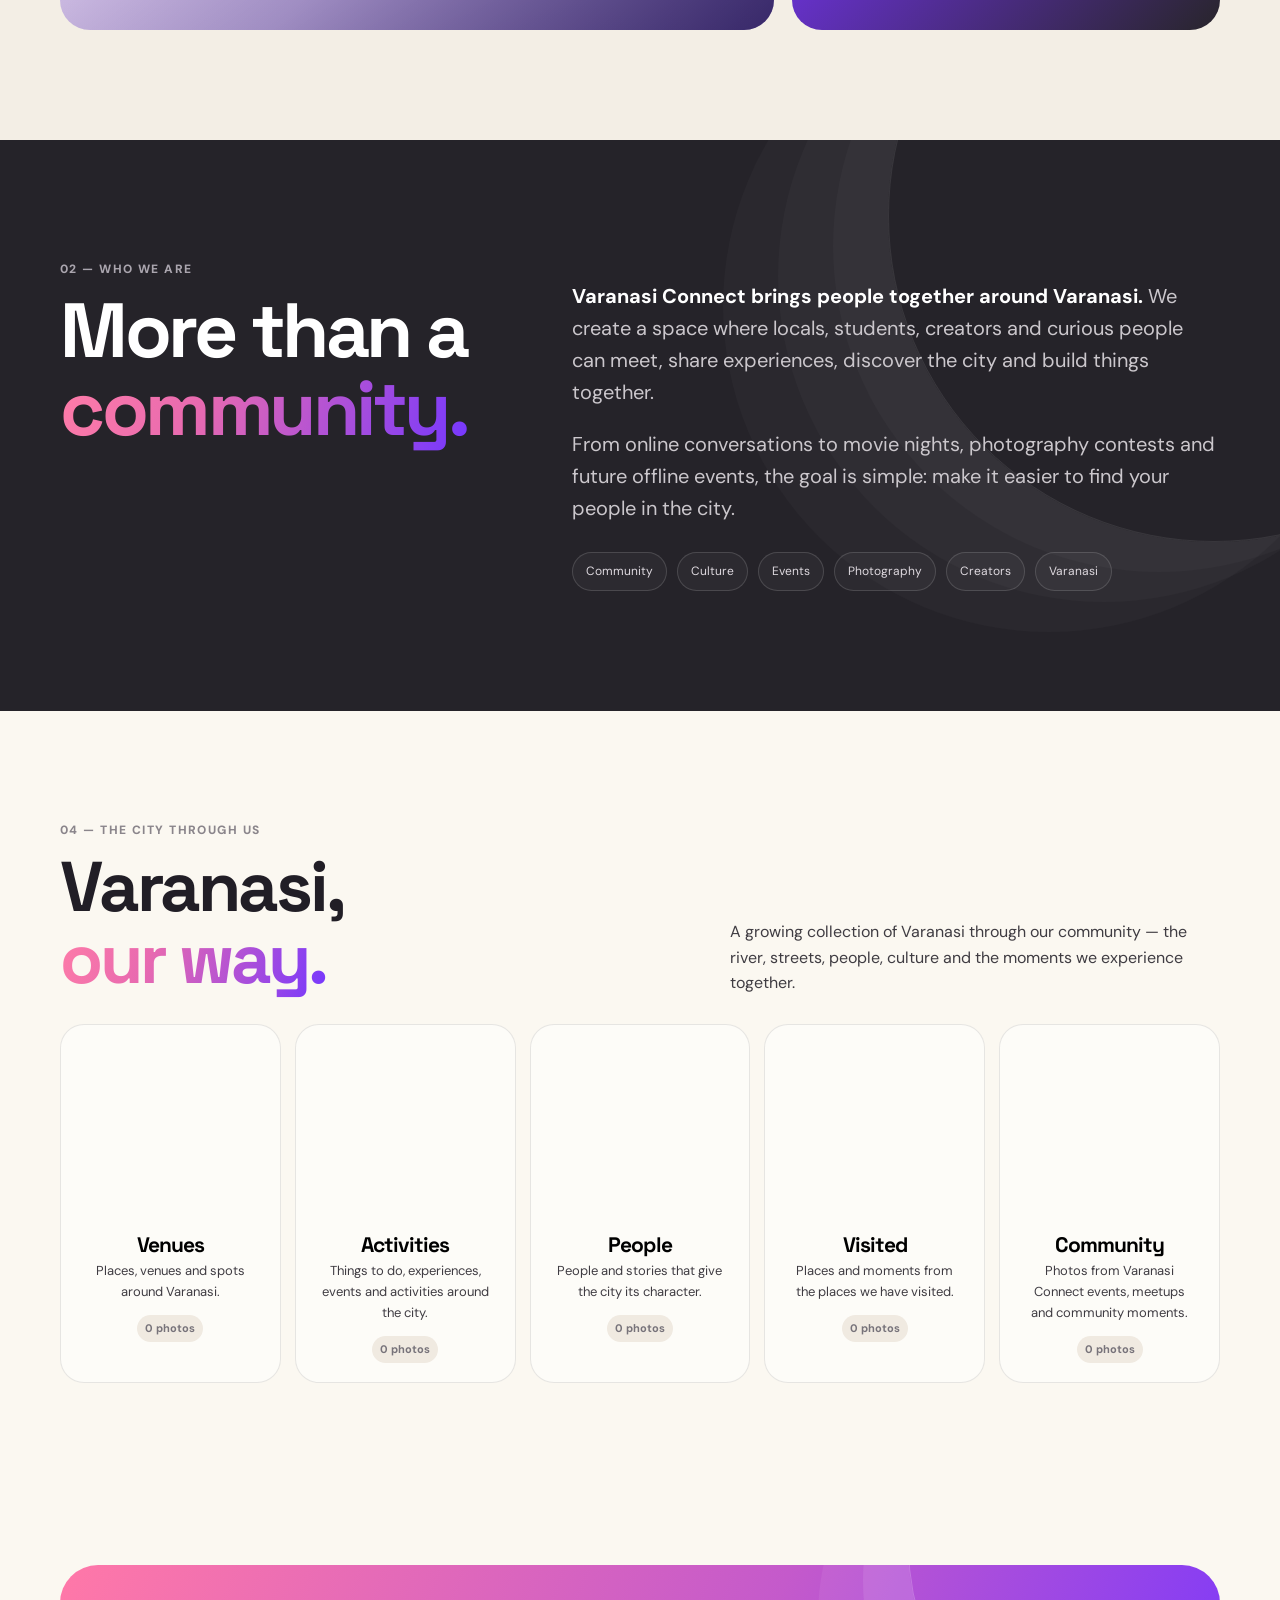
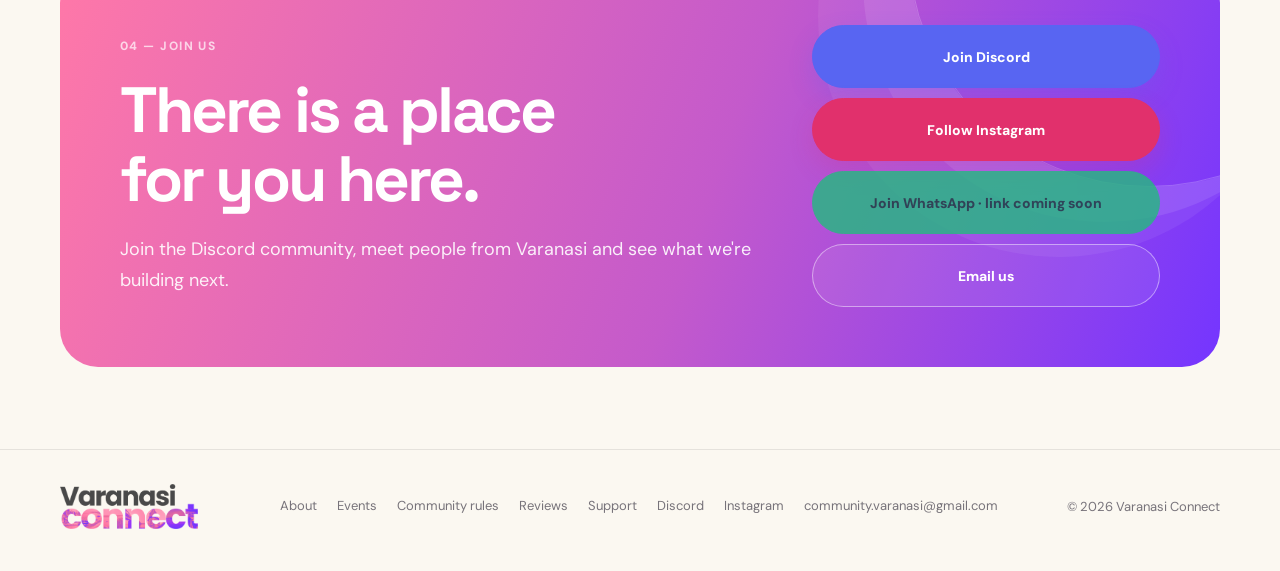
==== commit 7f1ddcbb: "Finalize Varanasi Connect website updates" ====
--- a/index.html
+++ b/index.html
@@ -503,13 +503,22 @@
 </style>
 <link rel="stylesheet" href="assets/shared-nav.css?v=1">
 <style>#websiteControlPanelLink[hidden],#discordBotDashboardLink[hidden]{display:none!important}</style>
-<style>.event-feature[data-website-media],.event-small[data-website-media]{visibility:hidden}.ongoing-preview img{visibility:hidden}</style>
-<style>html.website-media-ready .event-feature[data-website-media],html.website-media-ready .event-small[data-website-media],html.website-media-ready .ongoing-preview img{visibility:visible}</style>
-</head>
+<style>
+.profile-menu .profile-menu-group{margin:0}
+.profile-menu .profile-menu-group>summary{display:block;list-style:none;position:relative;padding:10px 12px;border-radius:10px;font-size:14px;cursor:pointer}
+.profile-menu .profile-menu-group>summary::-webkit-details-marker{display:none}
+.profile-menu .profile-menu-group>summary::after{content:'';position:absolute;right:15px;top:calc(50% - 5px);width:7px;height:7px;border-right:1.5px solid #77737a;border-bottom:1.5px solid #77737a;transform:rotate(45deg)}
+.profile-menu .profile-menu-group[open]>summary::after{transform:rotate(225deg)}
+.profile-menu .profile-menu-group>summary:hover,.profile-menu .profile-menu-group[open]>summary{background:#f3eee5}
+.profile-menu .profile-submenu{padding:0 4px 5px 12px}
+.profile-menu .profile-submenu .profile-menu-link{display:block;width:100%;padding:8px 12px;border-radius:9px;color:inherit;text-decoration:none;font-size:13px}
+.profile-menu .profile-submenu .profile-menu-link:hover{background:#f3eee5}
+body.dark .profile-menu .profile-menu-group>summary:hover,body.dark .profile-menu .profile-menu-group[open]>summary,body.dark .profile-menu .profile-submenu .profile-menu-link:hover{background:#302c36}
+</style></head>
 <body>
   <nav class="nav"><div class="nav-inner">
-    <a class="brand" href="https://www.varanasiconnect.in/" aria-label="Varanasi Connect home"><img src="assets/varanasi-connect-dark-logo.png" alt="Varanasi Connect"></a>
-    <div class="navlinks"><a href="https://www.varanasiconnect.in/about">About</a><a href="https://www.varanasiconnect.in/events">Events</a><a id="navRules" href="https://www.varanasiconnect.in/rules">Rules</a><a href="https://www.varanasiconnect.in/reviews">Reviews</a></div>
+    <a class="brand" href="./index.html" aria-label="Varanasi Connect home"><img src="assets/varanasi-connect-dark-logo.png" alt="Varanasi Connect"></a>
+    <div class="navlinks"><a href="./about.html">About</a><a href="./events.html">Events</a><a id="navRules" href="./rules.html">Rules</a><a href="./reviews.html">Reviews</a></div>
 
     <div class="profile-wrap" id="profileWrap">
       <button class="auth-cta" id="authButton" type="button" aria-label="Log in" title="Log in with Discord" aria-haspopup="menu" aria-expanded="false">
@@ -520,8 +529,8 @@
       <div class="profile-menu" id="profileMenu" role="menu" aria-label="Account menu" hidden>
         <div class="profile-menu-heading"><strong id="profileMenuName">Your account</strong><span id="profileMenuEmail"></span></div>
         <button type="button" role="menuitem" data-account-action="events">Registered events</button>
-        <button type="button" role="menuitem" data-account-action="settings">Settings</button>
-        <a class="profile-menu-link" role="menuitem" href="mailto:community.varanasi@gmail.com?subject=Varanasi%20Connect%20Support">Support</a>
+        <details class="profile-menu-group"><summary role="menuitem">Settings</summary><div class="profile-submenu"><a class="profile-menu-link" href="./index.html?open=notifications">Notifications</a></div></details>
+        <details class="profile-menu-group"><summary role="menuitem">Support</summary><div class="profile-submenu"><a class="profile-menu-link" href="mailto:community.varanasi@gmail.com?subject=Varanasi%20Connect%20Support">Email</a><a class="profile-menu-link" href="tel:+918004394207" data-support-phone="+91 800 439 4207">Call +91 800 439 4207</a></div></details>
         <a class="profile-menu-link" role="menuitem" id="websiteControlPanelLink" href="https://admin.varanasiconnect.in/" target="_blank" rel="noopener" hidden>Website Control Panel</a><a class="profile-menu-link" role="menuitem" id="discordBotDashboardLink" href="https://VnscBot.varanasiconnect.in/" target="_blank" rel="noopener" hidden>Discord Bot Dashboard</a>
         
         <div class="profile-menu-divider"></div>
@@ -534,13 +543,13 @@
   <main id="top">
     <section class="hero"><div class="container hero-grid">
       <div class="reveal"><div class="eyebrow"><span></span> A community from Varanasi</div><h1>The city,<br><span class="gradient-text">connected.</span></h1><p>Varanasi Connect is a community built around the people, creativity, culture and everyday experiences that make Varanasi feel like home.</p><div class="actions"><a class="btn btn-dark" id="heroDiscord" href="https://discord.gg/bSjWdp8fzX" target="_blank" rel="noopener">Join the community</a><a class="btn btn-light" href="#about">Explore Varanasi Connect</a></div></div>
-      <a class="ongoing-preview" href="https://www.varanasiconnect.in/events"><span class="ongoing-label"><i></i> Ongoing events</span><img src="https://images.unsplash.com/photo-1561361513-2d000a50f0dc?auto=format&fit=crop&w=900&q=85" alt="Varanasi ghats along the Ganga"><span class="ongoing-preview-copy"><small>HAPPENING IN VARANASI</small><strong>See what's going on<br>right now.</strong><span>Explore events and register <b>→</b></span></span></a>
+      <a class="ongoing-preview" href="./events.html"><span class="ongoing-label"><i></i> Ongoing events</span><img data-fallback-src="https://images.unsplash.com/photo-1561361513-2d000a50f0dc?auto=format&fit=crop&w=900&q=85" alt="Varanasi ghats along the Ganga"><span class="ongoing-preview-copy"><small>HAPPENING IN VARANASI</small><strong>See what's going on<br>right now.</strong><span>Explore events and register <b>→</b></span></span></a>
     </div></section>
 
     <section class="events" id="events"><div class="container"><div class="section-head"><div><div class="kicker">01 — Events</div><h2>Always something<br><span class="gradient-text">coming up.</span></h2></div><p class="section-intro">A look at the community activities we are hosting, from movie nights and meetups to creative events and competitions.</p></div>
       <div class="event-grid">
-        <a class="event-feature" data-website-media="home_photography" href="https://www.varanasiconnect.in/events?event=photography-competition#event-details"><div class="event-content"><span class="event-tag">Featured event</span><h3>Photography Competition</h3><p>Free entry · ₹1,000 prize pool</p></div></a>
-        <div class="side-events"><a class="event-small" data-website-media="home_movie_nights" href="https://www.varanasiconnect.in/events#movie"><span class="event-tag">Community</span><h3>Movie nights</h3></a><a class="event-small" data-website-media="home_meetups" href="https://www.varanasiconnect.in/events#meetups"><span class="event-tag">Community</span><h3>Meetups</h3></a></div>
+        <a class="event-feature" data-website-media="home_photography" href="./events.html?event=photography-competition#event-details"><div class="event-content"><span class="event-tag">Featured event</span><h3>Photography Competition</h3><p>Free entry · ₹1,000 prize pool</p></div></a>
+        <div class="side-events"><a class="event-small" data-website-media="home_movie_nights" href="./events.html#movie"><span class="event-tag">Community</span><h3>Movie nights</h3></a><a class="event-small" data-website-media="home_meetups" href="./events.html#meetups"><span class="event-tag">Community</span><h3>Meetups</h3></a></div>
       </div>
     </div></section>
 
@@ -552,14 +561,14 @@
   
     <footer class="site-footer">
   <div class="container footer-inner">
-    <a class="footer-brand" href="https://www.varanasiconnect.in/" aria-label="Varanasi Connect home">
+    <a class="footer-brand" href="./index.html" aria-label="Varanasi Connect home">
       <img src="assets/varanasi-connect-dark-logo.png" alt="Varanasi Connect">
     </a>
     <nav class="footer-links" aria-label="Footer navigation">
-      <a href="https://www.varanasiconnect.in/about">About</a>
-      <a href="https://www.varanasiconnect.in/events">Events</a>
-      <a href="https://www.varanasiconnect.in/rules">Community rules</a>
-      <a href="https://www.varanasiconnect.in/reviews">Reviews</a>
+      <a href="./about.html">About</a>
+      <a href="./events.html">Events</a>
+      <a href="./rules.html">Community rules</a>
+      <a href="./reviews.html">Reviews</a>
       <a class="footer-support" href="mailto:community.varanasi@gmail.com?subject=Varanasi%20Connect%20Support">Support</a>
       <a id="footerDiscord" href="https://discord.gg/bSjWdp8fzX" target="_blank" rel="noopener">Discord</a>
       <a id="footerInstagram" href="https://www.instagram.com/varanasi.connect/" target="_blank" rel="noopener">Instagram</a>
@@ -572,8 +581,8 @@
   <div class="modal" id="modal" aria-hidden="true"><div class="modal-panel" role="dialog" aria-modal="true" aria-labelledby="modalTitle"><div class="modal-top"><div><div class="modal-kicker" id="modalKicker"></div><h2 class="modal-title" id="modalTitle"></h2></div><button class="modal-close" id="modalClose" aria-label="Close">×</button></div><div class="modal-body" id="modalBody"></div></div></div>
   <div class="account-modal" id="accountModal" aria-hidden="true"><section class="account-panel" role="dialog" aria-modal="true" aria-labelledby="accountPanelTitle"><div class="account-panel-head"><h3 id="accountPanelTitle">Your account</h3><button class="account-panel-close" id="accountPanelClose" type="button" aria-label="Close">×</button></div><div class="account-panel-body" id="accountPanelBody"></div></section></div>
 
-  <script src="site-config.js"></script>
-  <script src="https://cdn.jsdelivr.net/npm/@supabase/supabase-js@2"></script>
+  <script src="site-config.js"></script><script src="./assets/blog-feature.js?v=2"></script>
+  <script src="https://cdn.jsdelivr.net/npm/@supabase/supabase-js@2"></script><script src="./assets/site-activity.js"></script>
   <script>
     (function(){
       const cfg=window.VC_CONFIG||{};
@@ -792,27 +801,57 @@
         if(!supabaseClient||!activeAuthUser){accountPanelBody.innerHTML='<div class="account-empty"><strong>Log in to view registrations</strong>Sign in with Discord to see the events you have joined.</div>';return;}
         const {data,error}=await supabaseClient.from('event_registrations').select('registered_at,events(id,title,summary,starts_at,location,status)').order('registered_at',{ascending:false});
         if(error){accountPanelBody.innerHTML='<div class="account-empty"><strong>Could not load registrations</strong>Please try again in a moment.</div>';console.error(error);return;}
-        if(!data?.length){accountPanelBody.innerHTML='<div class="account-empty"><strong>No registered events yet</strong>Explore the Events page and register for something coming up.</div><p><a class="btn btn-dark" href="https://www.varanasiconnect.in/events">Explore events</a></p>';return;}
+        if(!data?.length){accountPanelBody.innerHTML='<div class="account-empty"><strong>No registered events yet</strong>Explore the Events page and register for something coming up.</div><p><a class="btn btn-dark" href="./events.html">Explore events</a></p>';return;}
         accountPanelBody.innerHTML='<div class="registered-event-list">'+data.map(row=>{const ev=row.events||{};const date=ev.starts_at?new Date(ev.starts_at).toLocaleString(undefined,{dateStyle:'medium',timeStyle:'short'}):'Date to be announced';return '<article class="registered-event-item"><strong>'+escapeHtml(ev.title||'Community event')+'</strong><span>'+escapeHtml(date)+' · '+escapeHtml(ev.location||'Varanasi')+'</span></article>';}).join('')+'</div>';
       };
       const showAccountSettings=()=>{
-        openAccountPanel('Settings', '<div class="notification-setting"><div><strong>Community notifications</strong><small>Receive updates about upcoming events and community announcements.</small></div><label class="switch" aria-label="Community notifications"><input id="notificationToggle" type="checkbox" '+(notificationPreference?'checked':'')+'><span class="switch-track"></span></label></div><p class="settings-save-note" id="settingsSaveNote">Your preference is saved to your account.</p>');
+        openAccountPanel('Notifications', '<div class="notification-setting"><div><strong>Event notifications</strong><small>Get an alert when a new event is added and a reminder 24 hours before it starts. Alerts can arrive while this website is closed.</small></div><label class="switch" aria-label="Event notifications"><input id="notificationToggle" type="checkbox"><span class="switch-track"></span></label></div><p class="settings-save-note" id="settingsSaveNote">Notifications are off on this browser.</p>');
         const toggle=$('#notificationToggle');
+        const note=$('#settingsSaveNote');
+        const updateLocalState=async()=>{
+          const registration=await navigator.serviceWorker.getRegistration('./');
+          const subscription=registration&&await registration.pushManager.getSubscription();
+          notificationPreference=!!subscription;
+          toggle.checked=notificationPreference;
+          if(note)note.textContent=notificationPreference?'Notifications are on for this browser.':'Notifications are off on this browser.';
+        };
+        updateLocalState().catch(error=>{console.error('Could not check notification permission:',error);});
         toggle?.addEventListener('change',async()=>{
           toggle.disabled=true;
-          const note=$('#settingsSaveNote');
-          if(note)note.textContent='Saving your preference…';
+          if(note)note.textContent=toggle.checked?'Requesting browser notification permission…':'Turning notifications off…';
           try{
-            const {error}=await supabaseClient.auth.updateUser({data:{notifications_enabled:toggle.checked}});
-            if(error)throw error;
+            if(toggle.checked){
+              if(!('Notification' in window)||!('serviceWorker' in navigator)||!('PushManager' in window))throw new Error('Push notifications are not supported by this browser.');
+              if(!cfg.pushApplicationServerKey)throw new Error('Push notifications are not configured yet.');
+              const permission=await Notification.requestPermission();
+              if(permission!=='granted')throw new Error('Allow notifications in your browser to turn on event alerts.');
+              const registration=await navigator.serviceWorker.register('./service-worker.js');
+              let subscription=await registration.pushManager.getSubscription();
+              if(!subscription)subscription=await registration.pushManager.subscribe({userVisibleOnly:true,applicationServerKey:decodePushKey(cfg.pushApplicationServerKey)});
+              const result=await supabaseClient.functions.invoke('event-notifications',{body:{action:'subscribe',subscription:subscription.toJSON()}});
+              if(result.error)throw result.error;
+            }else{
+              const registration=await navigator.serviceWorker.getRegistration('./');
+              const subscription=registration&&await registration.pushManager.getSubscription();
+              if(subscription){
+                const result=await supabaseClient.functions.invoke('event-notifications',{body:{action:'unsubscribe',endpoint:subscription.endpoint}});
+                if(result.error)throw result.error;
+                await subscription.unsubscribe();
+              }
+            }
             notificationPreference=toggle.checked;
-            if(note)note.textContent=toggle.checked?'Notifications are turned on for your account.':'Notifications are turned off for your account.';
+            if(note)note.textContent=toggle.checked?'Notifications are on for this browser.':'Notifications are off on this browser.';
           }catch(error){
             toggle.checked=notificationPreference;
-            if(note)note.textContent='Could not save this setting. Please try again.';
-            console.error('Could not save notification preference:',error);
+            if(note)note.textContent=error.message||'Could not update notifications. Please try again.';
+            console.error('Could not update event notifications:',error);
           }finally{toggle.disabled=false;}
         });
+      };
+      const decodePushKey=(value)=>{
+        const normalized=value.replace(/-/g,'+').replace(/_/g,'/');
+        const raw=atob(normalized+'='.repeat((4-normalized.length%4)%4));
+        return Uint8Array.from(raw,char=>char.charCodeAt(0));
       };
       const signOut=async()=>{
         const {error}=await supabaseClient.auth.signOut();
@@ -824,9 +863,14 @@
         supabaseClient=window.supabase.createClient(cfg.supabaseUrl,cfg.supabasePublishableKey,{
           auth:{persistSession:true,autoRefreshToken:true,detectSessionInUrl:true}
         });
+        window.VC_ACTIVITY?.attach(supabaseClient);
         supabaseClient.auth.getSession().then(({data,error})=>{
           if(error)console.error('Supabase session check failed:',error);
           renderAuth(data?.session?.user||null);
+          if(data?.session?.user&&new URLSearchParams(location.search).get('open')==='notifications'){
+            showAccountSettings();
+            history.replaceState(null,'',location.pathname+location.hash);
+          }
         });
         supabaseClient.auth.onAuthStateChange((_event,session)=>renderAuth(session?.user||null));
         authButton?.addEventListener('click',async()=>{
@@ -880,25 +924,24 @@
 
 <script>
 (function(){
-  var cfg=window.VC_CONFIG||{},root=document.documentElement;
-  if(!window.supabase||!cfg.supabaseUrl||!cfg.supabasePublishableKey){root.classList.add('website-media-ready');return;}
+  var cfg=window.VC_CONFIG||{};
+  var posterEl=document.querySelector('.ongoing-preview img');
+  var fallbackPoster=posterEl&&posterEl.dataset.fallbackSrc;
+  function setPoster(url){if(posterEl&&url)posterEl.src=url;}
+  if(!window.supabase||!cfg.supabaseUrl||!cfg.supabasePublishableKey){setPoster(fallbackPoster);return;}
   var client=window.supabase.createClient(cfg.supabaseUrl,cfg.supabasePublishableKey,{auth:{persistSession:false,autoRefreshToken:false}});
   client.from('website_media').select('media_key,image_url').then(function(r){
-    if(r.error){console.warn('Website media could not be loaded:',r.error.message);return;}
+    if(r.error){console.warn('Website media could not be loaded:',r.error.message);setPoster(fallbackPoster);return;}
     var media={};(r.data||[]).forEach(function(x){media[x.media_key]=x.image_url;});
-    var tasks=[];
-    function preload(url,apply){if(!url)return;tasks.push(new Promise(function(resolve){var img=new Image();img.onload=function(){apply();resolve();};img.onerror=resolve;img.src=url;}));}
-    var poster=media.homepage_ongoing_poster,posterEl=document.querySelector('.ongoing-preview img');
-    if(poster&&posterEl)preload(poster,function(){posterEl.src=poster;});
+    setPoster(media.homepage_ongoing_poster||fallbackPoster);
     ['home_photography','home_movie_nights','home_meetups'].forEach(function(key){
-      var el=document.querySelector('[data-website-media="'+key+'"]'),url=media[key];
-      if(url&&el)preload(url,function(){el.style.backgroundImage='linear-gradient(135deg,rgba(25,20,35,.24),rgba(25,20,35,.68)),url("'+url.replace(/"/g,'%22')+'")';el.style.backgroundSize='cover';el.style.backgroundPosition='center';});
+      var el=document.querySelector('[data-website-media="'+key+'"]');
+      if(media[key]&&el){el.style.backgroundImage='linear-gradient(135deg,rgba(25,20,35,.24),rgba(25,20,35,.68)),url("'+media[key].replace(/"/g,'%22')+'")';el.style.backgroundSize='cover';el.style.backgroundPosition='center';}
     });
-    Promise.all(tasks).then(function(){root.classList.add('website-media-ready');});
-  }).catch(function(){root.classList.add('website-media-ready');});
-  setTimeout(function(){root.classList.add('website-media-ready');},3500);
+  }).catch(function(){setPoster(fallbackPoster);});
 })();
 </script>
 
+<script src="./account-menu.js" defer></script>
 </body>
 </html>
--- a/assets/shared-nav.css
+++ b/assets/shared-nav.css
@@ -9,6 +9,7 @@
 .nav .navlinks{grid-column:2!important;position:static!important;left:auto!important;top:auto!important;transform:none!important;display:flex!important;align-items:center!important;justify-content:center!important;flex:initial!important;min-width:max-content!important;max-width:none!important;overflow:visible!important;white-space:nowrap!important;gap:30px!important;margin:0!important;padding:0!important;font-size:14px!important;font-weight:600!important;color:var(--vc-nav-muted)!important}
 .nav .navlinks a{display:inline-flex!important;align-items:center!important;justify-content:center!important;flex:0 0 auto!important;margin:0!important;padding:6px 0!important;color:inherit!important;font:600 14px/1.2 'DM Sans',sans-serif!important;text-decoration:none!important;white-space:nowrap!important;transition:color .18s ease!important}
 .nav .navlinks a:hover,.nav .navlinks a[aria-current="page"]{color:var(--vc-nav-ink)!important}
+.nav .navlinks a[hidden]{display:none!important}
 .nav .profile-wrap{grid-column:3!important;justify-self:end!important;position:relative!important;display:flex!important;align-items:center!important;justify-content:flex-end!important;flex:initial!important;min-width:0!important;margin:0!important;padding:0!important}
 .nav .auth-cta{height:42px!important;min-width:82px!important;width:auto!important;padding:0 19px!important;display:inline-flex!important;align-items:center!important;justify-content:center!important;gap:8px!important;border:1px solid var(--vc-nav-border)!important;border-radius:999px!important;background:rgba(255,253,249,.72)!important;color:var(--vc-nav-ink)!important;font:700 13px/1 'DM Sans',sans-serif!important;box-shadow:none!important;cursor:pointer!important;white-space:nowrap!important;transition:background .18s ease,border-color .18s ease!important}
 .nav .auth-cta:hover{background:var(--vc-nav-soft)!important;color:var(--vc-nav-ink)!important;border-color:rgba(65,65,67,.22)!important;transform:none!important;box-shadow:none!important}
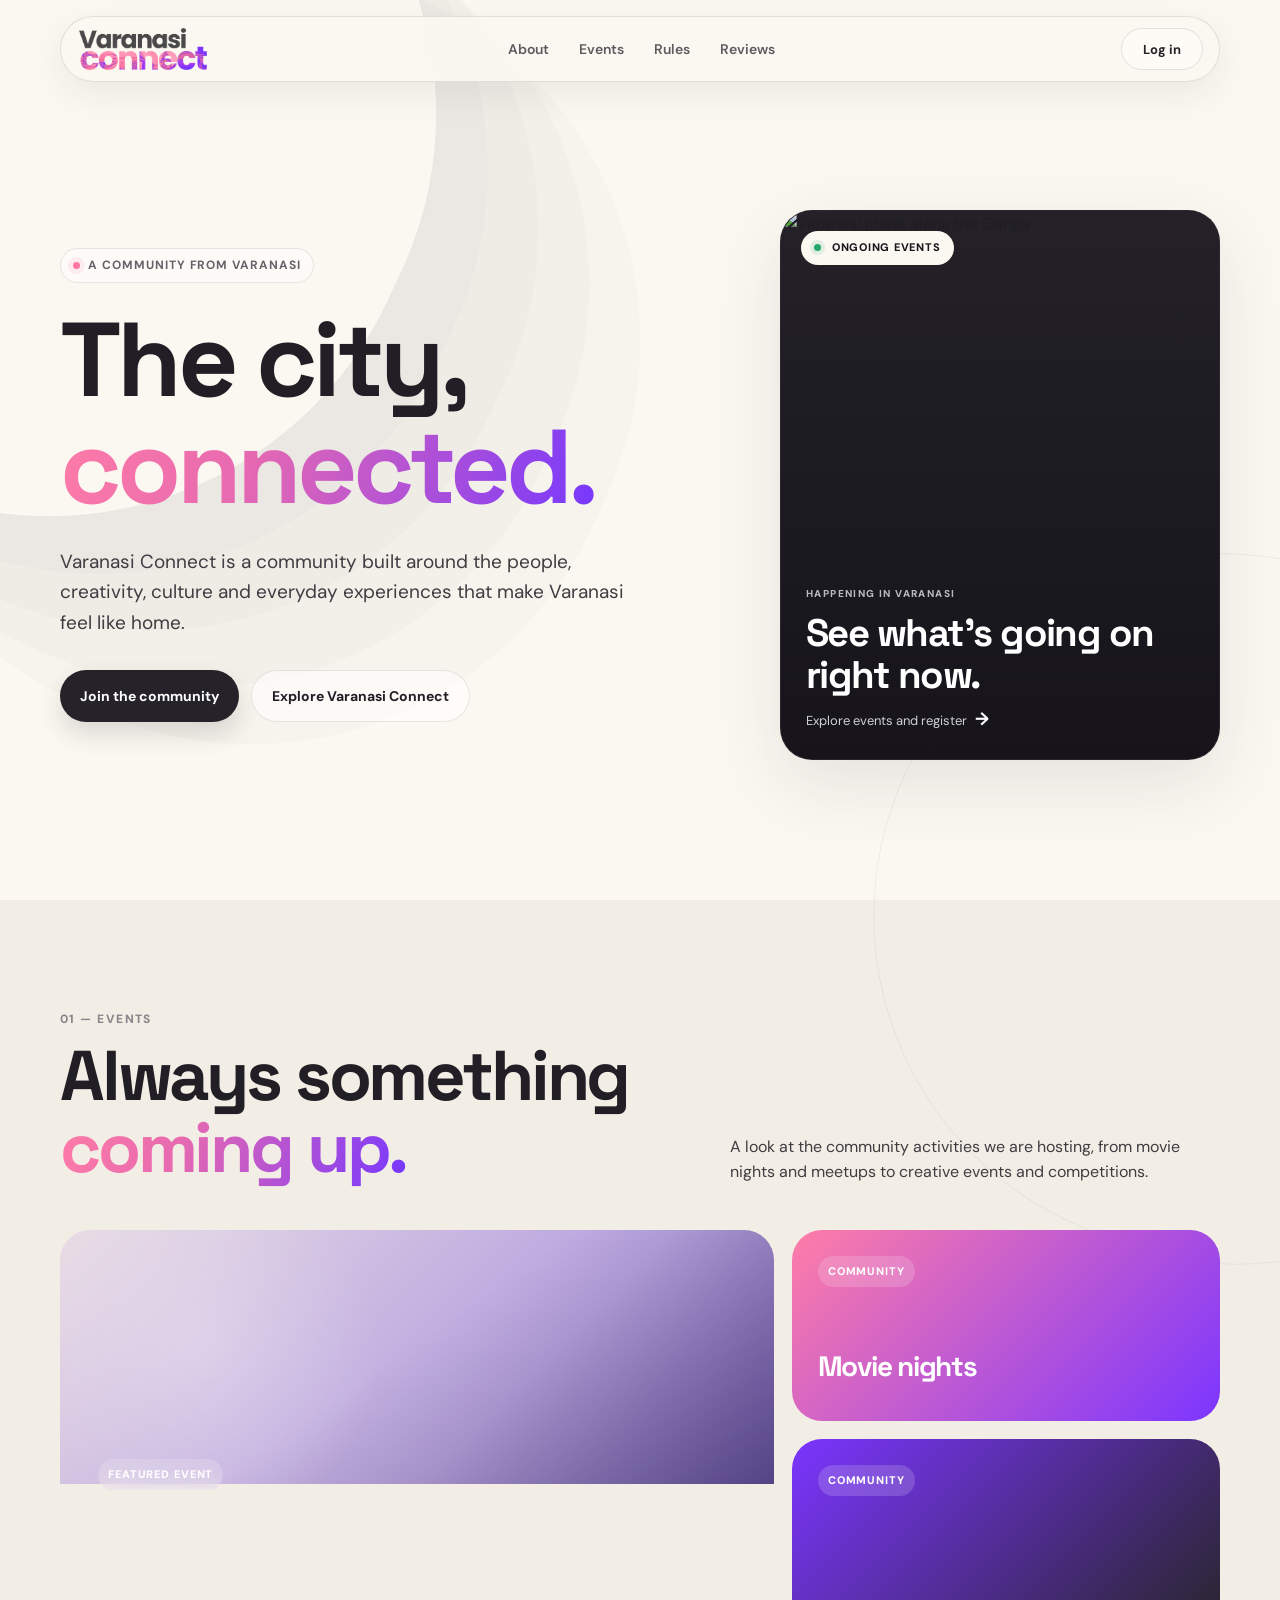
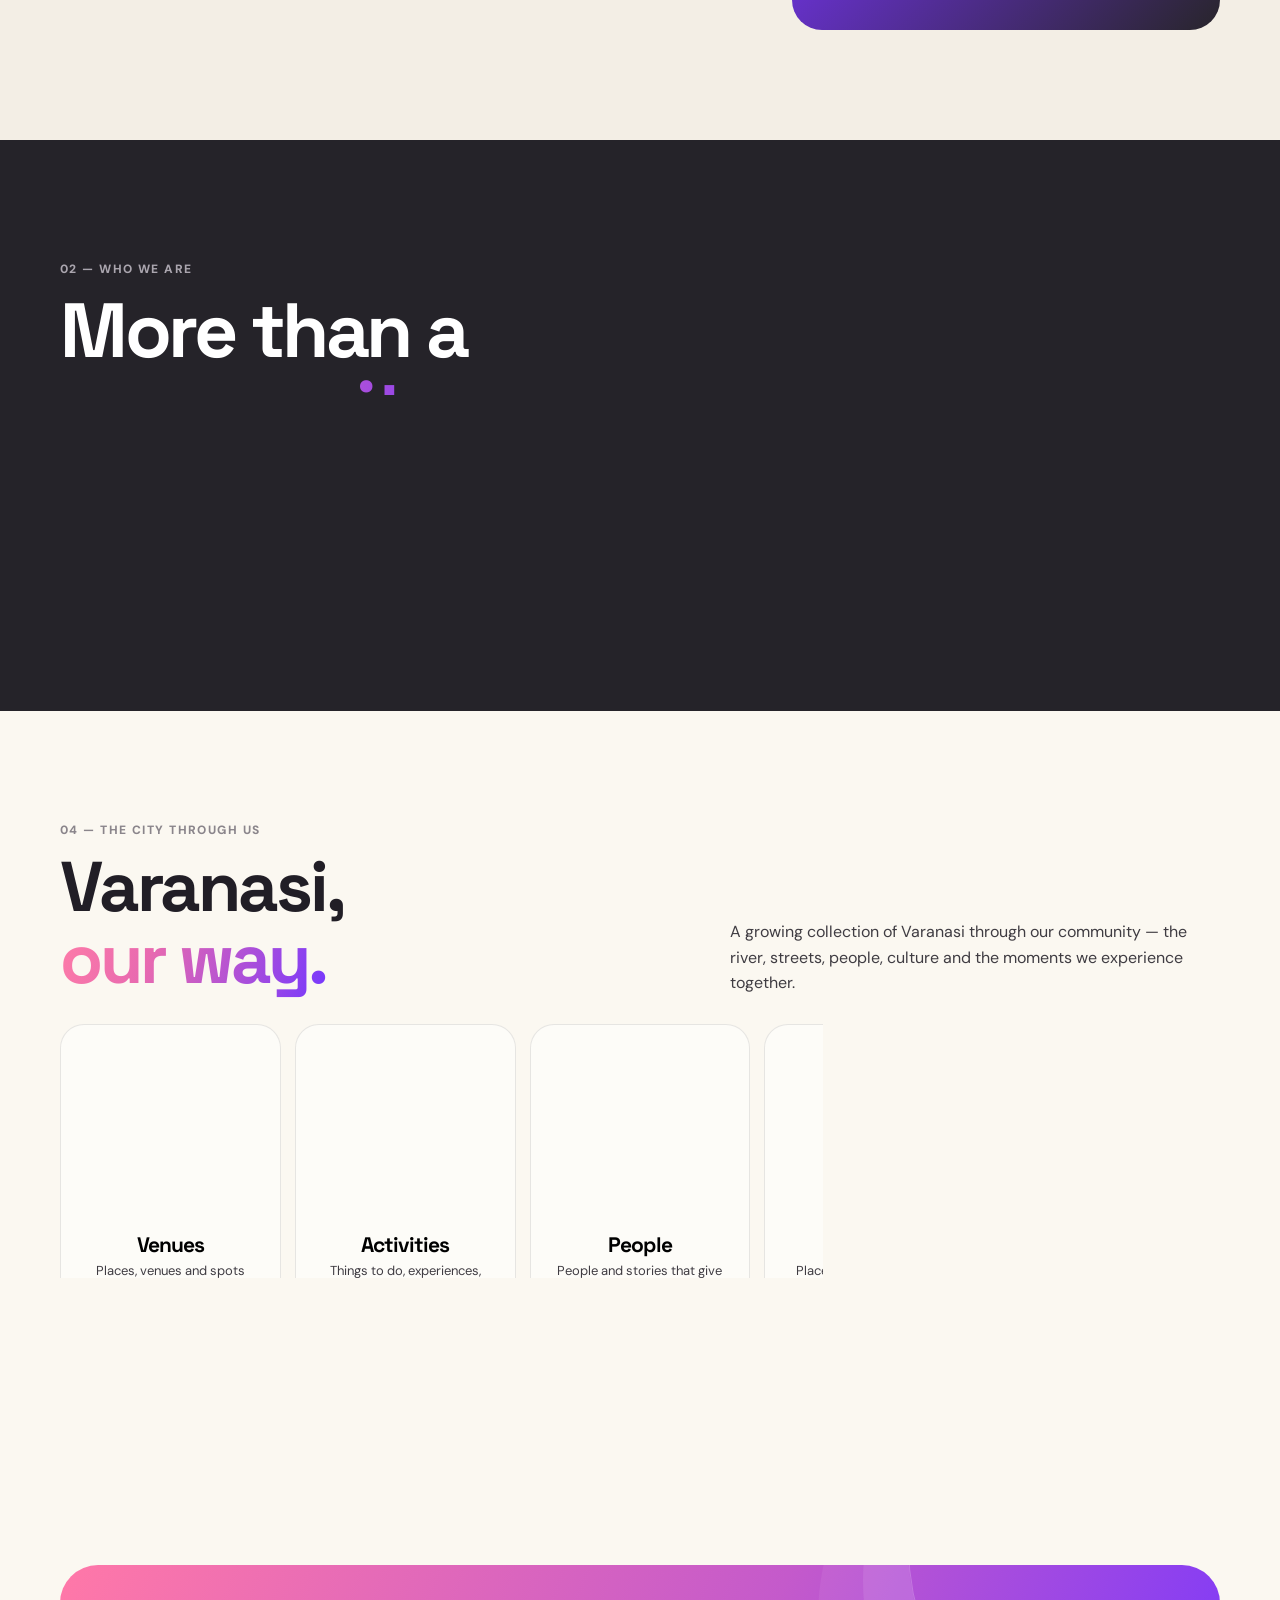
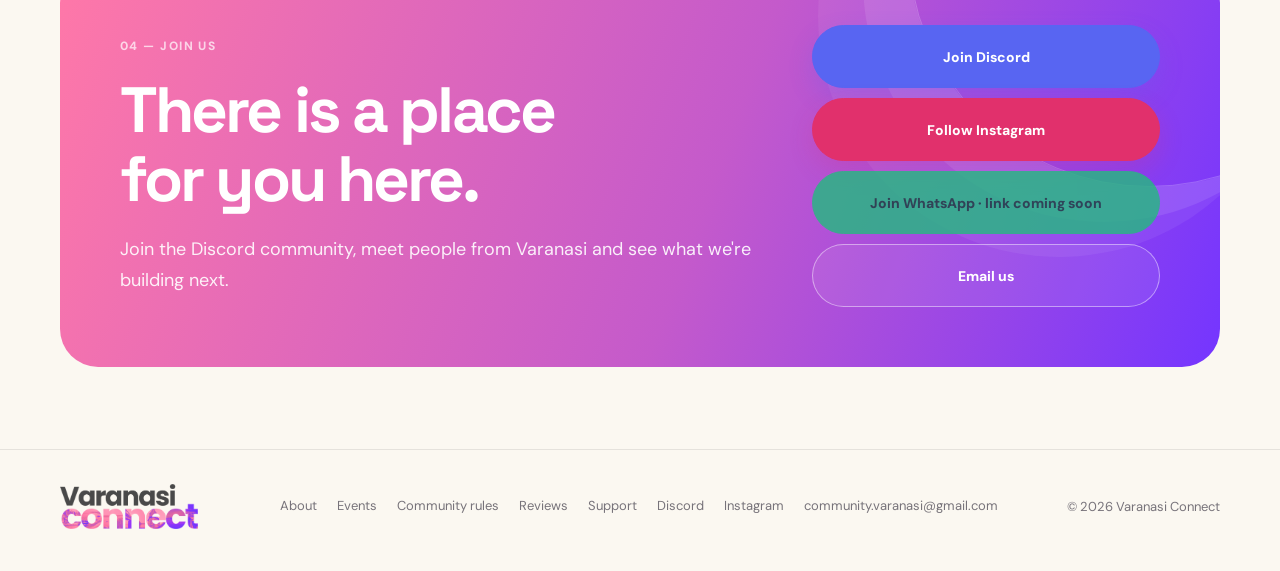
==== commit 1769f28c: "Use clean URLs across Varanasi Connect" ====
--- a/index.html
+++ b/index.html
@@ -514,11 +514,11 @@
 .profile-menu .profile-submenu .profile-menu-link{display:block;width:100%;padding:8px 12px;border-radius:9px;color:inherit;text-decoration:none;font-size:13px}
 .profile-menu .profile-submenu .profile-menu-link:hover{background:#f3eee5}
 body.dark .profile-menu .profile-menu-group>summary:hover,body.dark .profile-menu .profile-menu-group[open]>summary,body.dark .profile-menu .profile-submenu .profile-menu-link:hover{background:#302c36}
-</style></head>
+</style><script src="/assets/local-route-fallback.js" defer></script></head>
 <body>
   <nav class="nav"><div class="nav-inner">
-    <a class="brand" href="./index.html" aria-label="Varanasi Connect home"><img src="assets/varanasi-connect-dark-logo.png" alt="Varanasi Connect"></a>
-    <div class="navlinks"><a href="./about.html">About</a><a href="./events.html">Events</a><a id="navRules" href="./rules.html">Rules</a><a href="./reviews.html">Reviews</a></div>
+    <a class="brand" href="/" aria-label="Varanasi Connect home"><img src="assets/varanasi-connect-dark-logo.png" alt="Varanasi Connect"></a>
+    <div class="navlinks"><a href="/about">About</a><a href="/events">Events</a><a id="navRules" href="/rules">Rules</a><a href="/reviews">Reviews</a></div>
 
     <div class="profile-wrap" id="profileWrap">
       <button class="auth-cta" id="authButton" type="button" aria-label="Log in" title="Log in with Discord" aria-haspopup="menu" aria-expanded="false">
@@ -529,7 +529,7 @@
       <div class="profile-menu" id="profileMenu" role="menu" aria-label="Account menu" hidden>
         <div class="profile-menu-heading"><strong id="profileMenuName">Your account</strong><span id="profileMenuEmail"></span></div>
         <button type="button" role="menuitem" data-account-action="events">Registered events</button>
-        <details class="profile-menu-group"><summary role="menuitem">Settings</summary><div class="profile-submenu"><a class="profile-menu-link" href="./index.html?open=notifications">Notifications</a></div></details>
+        <details class="profile-menu-group"><summary role="menuitem">Settings</summary><div class="profile-submenu"><a class="profile-menu-link" href="/?open=notifications">Notifications</a></div></details>
         <details class="profile-menu-group"><summary role="menuitem">Support</summary><div class="profile-submenu"><a class="profile-menu-link" href="mailto:community.varanasi@gmail.com?subject=Varanasi%20Connect%20Support">Email</a><a class="profile-menu-link" href="tel:+918004394207" data-support-phone="+91 800 439 4207">Call +91 800 439 4207</a></div></details>
         <a class="profile-menu-link" role="menuitem" id="websiteControlPanelLink" href="https://admin.varanasiconnect.in/" target="_blank" rel="noopener" hidden>Website Control Panel</a><a class="profile-menu-link" role="menuitem" id="discordBotDashboardLink" href="https://VnscBot.varanasiconnect.in/" target="_blank" rel="noopener" hidden>Discord Bot Dashboard</a>
         
@@ -543,13 +543,13 @@
   <main id="top">
     <section class="hero"><div class="container hero-grid">
       <div class="reveal"><div class="eyebrow"><span></span> A community from Varanasi</div><h1>The city,<br><span class="gradient-text">connected.</span></h1><p>Varanasi Connect is a community built around the people, creativity, culture and everyday experiences that make Varanasi feel like home.</p><div class="actions"><a class="btn btn-dark" id="heroDiscord" href="https://discord.gg/bSjWdp8fzX" target="_blank" rel="noopener">Join the community</a><a class="btn btn-light" href="#about">Explore Varanasi Connect</a></div></div>
-      <a class="ongoing-preview" href="./events.html"><span class="ongoing-label"><i></i> Ongoing events</span><img data-fallback-src="https://images.unsplash.com/photo-1561361513-2d000a50f0dc?auto=format&fit=crop&w=900&q=85" alt="Varanasi ghats along the Ganga"><span class="ongoing-preview-copy"><small>HAPPENING IN VARANASI</small><strong>See what's going on<br>right now.</strong><span>Explore events and register <b>→</b></span></span></a>
+      <a class="ongoing-preview" href="/events"><span class="ongoing-label"><i></i> Ongoing events</span><img data-fallback-src="https://images.unsplash.com/photo-1561361513-2d000a50f0dc?auto=format&fit=crop&w=900&q=85" alt="Varanasi ghats along the Ganga"><span class="ongoing-preview-copy"><small>HAPPENING IN VARANASI</small><strong>See what's going on<br>right now.</strong><span>Explore events and register <b>→</b></span></span></a>
     </div></section>
 
     <section class="events" id="events"><div class="container"><div class="section-head"><div><div class="kicker">01 — Events</div><h2>Always something<br><span class="gradient-text">coming up.</span></h2></div><p class="section-intro">A look at the community activities we are hosting, from movie nights and meetups to creative events and competitions.</p></div>
       <div class="event-grid">
-        <a class="event-feature" data-website-media="home_photography" href="./events.html?event=photography-competition#event-details"><div class="event-content"><span class="event-tag">Featured event</span><h3>Photography Competition</h3><p>Free entry · ₹1,000 prize pool</p></div></a>
-        <div class="side-events"><a class="event-small" data-website-media="home_movie_nights" href="./events.html#movie"><span class="event-tag">Community</span><h3>Movie nights</h3></a><a class="event-small" data-website-media="home_meetups" href="./events.html#meetups"><span class="event-tag">Community</span><h3>Meetups</h3></a></div>
+        <a class="event-feature" data-website-media="home_photography" href="/events?event=photography-competition#event-details"><div class="event-content"><span class="event-tag">Featured event</span><h3>Photography Competition</h3><p>Free entry · ₹1,000 prize pool</p></div></a>
+        <div class="side-events"><a class="event-small" data-website-media="home_movie_nights" href="/events#movie"><span class="event-tag">Community</span><h3>Movie nights</h3></a><a class="event-small" data-website-media="home_meetups" href="/events#meetups"><span class="event-tag">Community</span><h3>Meetups</h3></a></div>
       </div>
     </div></section>
 
@@ -561,14 +561,14 @@
   
     <footer class="site-footer">
   <div class="container footer-inner">
-    <a class="footer-brand" href="./index.html" aria-label="Varanasi Connect home">
+    <a class="footer-brand" href="/" aria-label="Varanasi Connect home">
       <img src="assets/varanasi-connect-dark-logo.png" alt="Varanasi Connect">
     </a>
     <nav class="footer-links" aria-label="Footer navigation">
-      <a href="./about.html">About</a>
-      <a href="./events.html">Events</a>
-      <a href="./rules.html">Community rules</a>
-      <a href="./reviews.html">Reviews</a>
+      <a href="/about">About</a>
+      <a href="/events">Events</a>
+      <a href="/rules">Community rules</a>
+      <a href="/reviews">Reviews</a>
       <a class="footer-support" href="mailto:community.varanasi@gmail.com?subject=Varanasi%20Connect%20Support">Support</a>
       <a id="footerDiscord" href="https://discord.gg/bSjWdp8fzX" target="_blank" rel="noopener">Discord</a>
       <a id="footerInstagram" href="https://www.instagram.com/varanasi.connect/" target="_blank" rel="noopener">Instagram</a>
@@ -801,7 +801,7 @@
         if(!supabaseClient||!activeAuthUser){accountPanelBody.innerHTML='<div class="account-empty"><strong>Log in to view registrations</strong>Sign in with Discord to see the events you have joined.</div>';return;}
         const {data,error}=await supabaseClient.from('event_registrations').select('registered_at,events(id,title,summary,starts_at,location,status)').order('registered_at',{ascending:false});
         if(error){accountPanelBody.innerHTML='<div class="account-empty"><strong>Could not load registrations</strong>Please try again in a moment.</div>';console.error(error);return;}
-        if(!data?.length){accountPanelBody.innerHTML='<div class="account-empty"><strong>No registered events yet</strong>Explore the Events page and register for something coming up.</div><p><a class="btn btn-dark" href="./events.html">Explore events</a></p>';return;}
+        if(!data?.length){accountPanelBody.innerHTML='<div class="account-empty"><strong>No registered events yet</strong>Explore the Events page and register for something coming up.</div><p><a class="btn btn-dark" href="/events">Explore events</a></p>';return;}
         accountPanelBody.innerHTML='<div class="registered-event-list">'+data.map(row=>{const ev=row.events||{};const date=ev.starts_at?new Date(ev.starts_at).toLocaleString(undefined,{dateStyle:'medium',timeStyle:'short'}):'Date to be announced';return '<article class="registered-event-item"><strong>'+escapeHtml(ev.title||'Community event')+'</strong><span>'+escapeHtml(date)+' · '+escapeHtml(ev.location||'Varanasi')+'</span></article>';}).join('')+'</div>';
       };
       const showAccountSettings=()=>{
